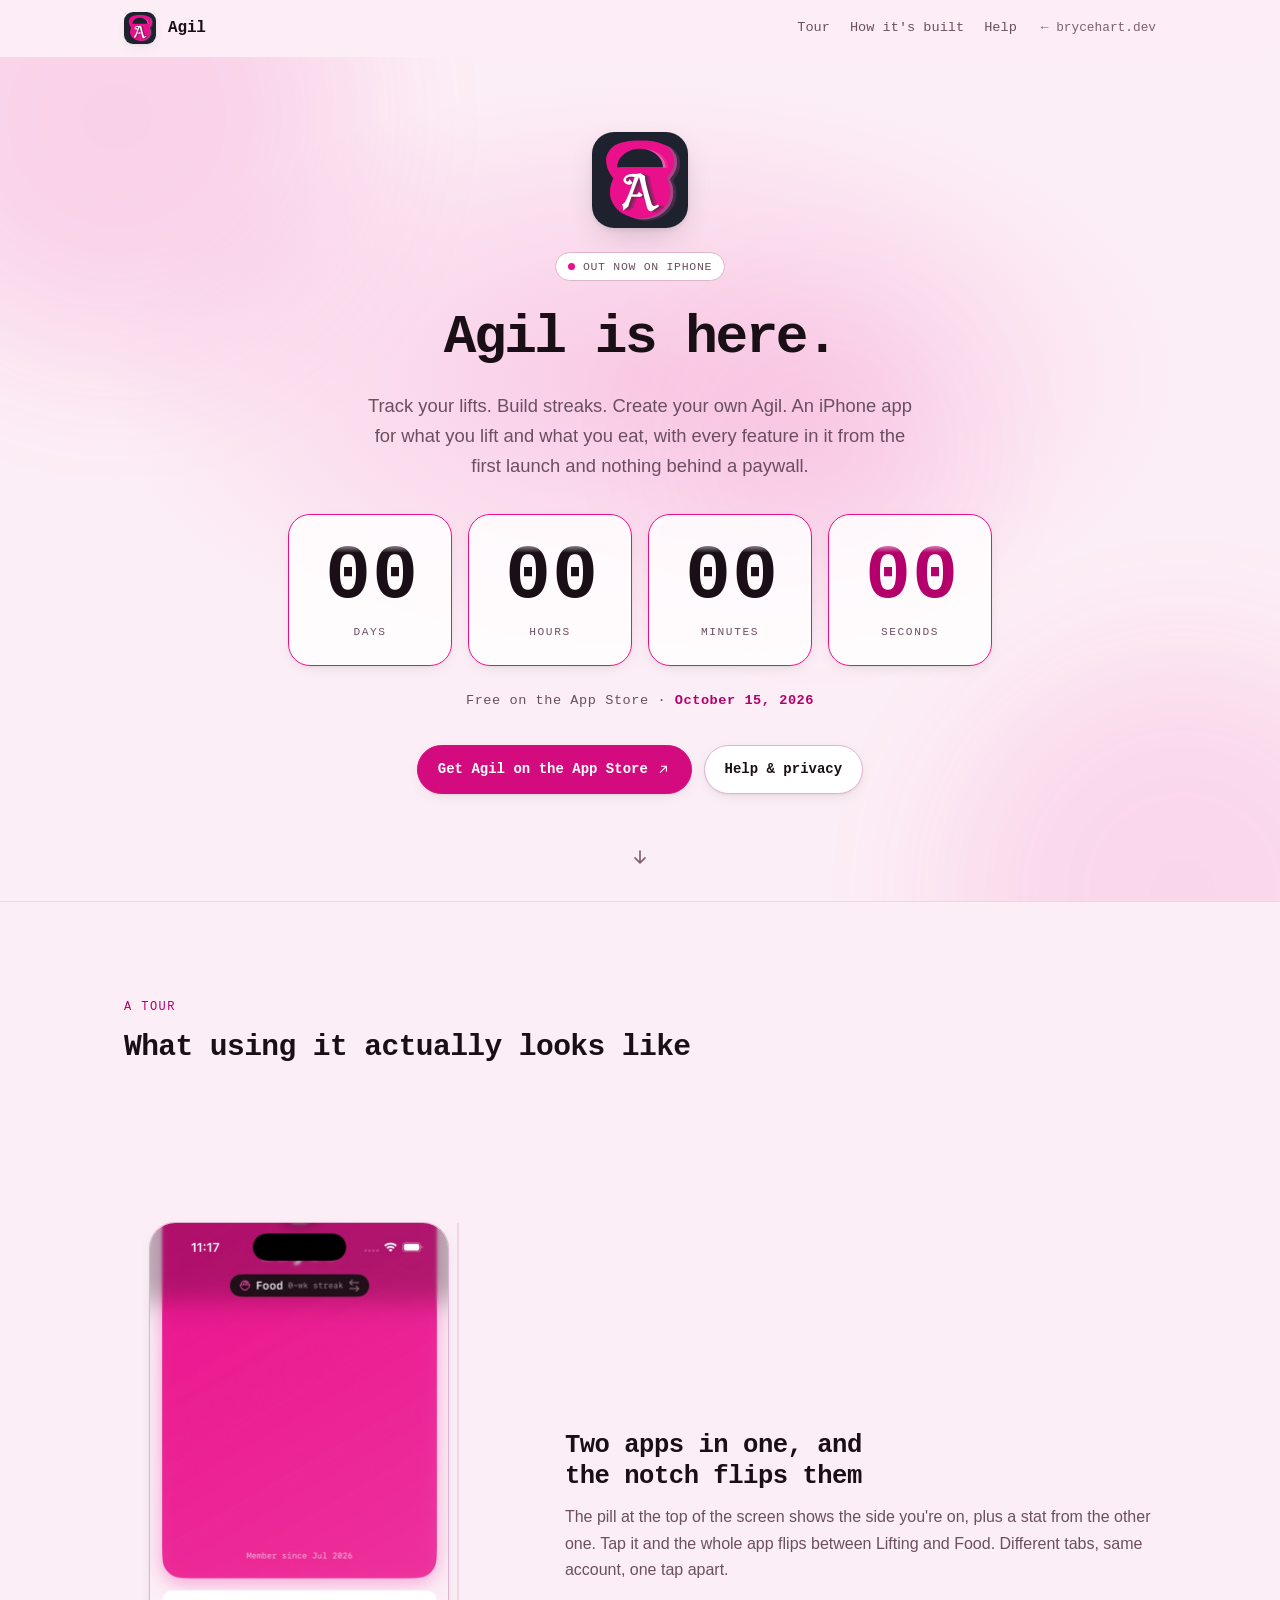
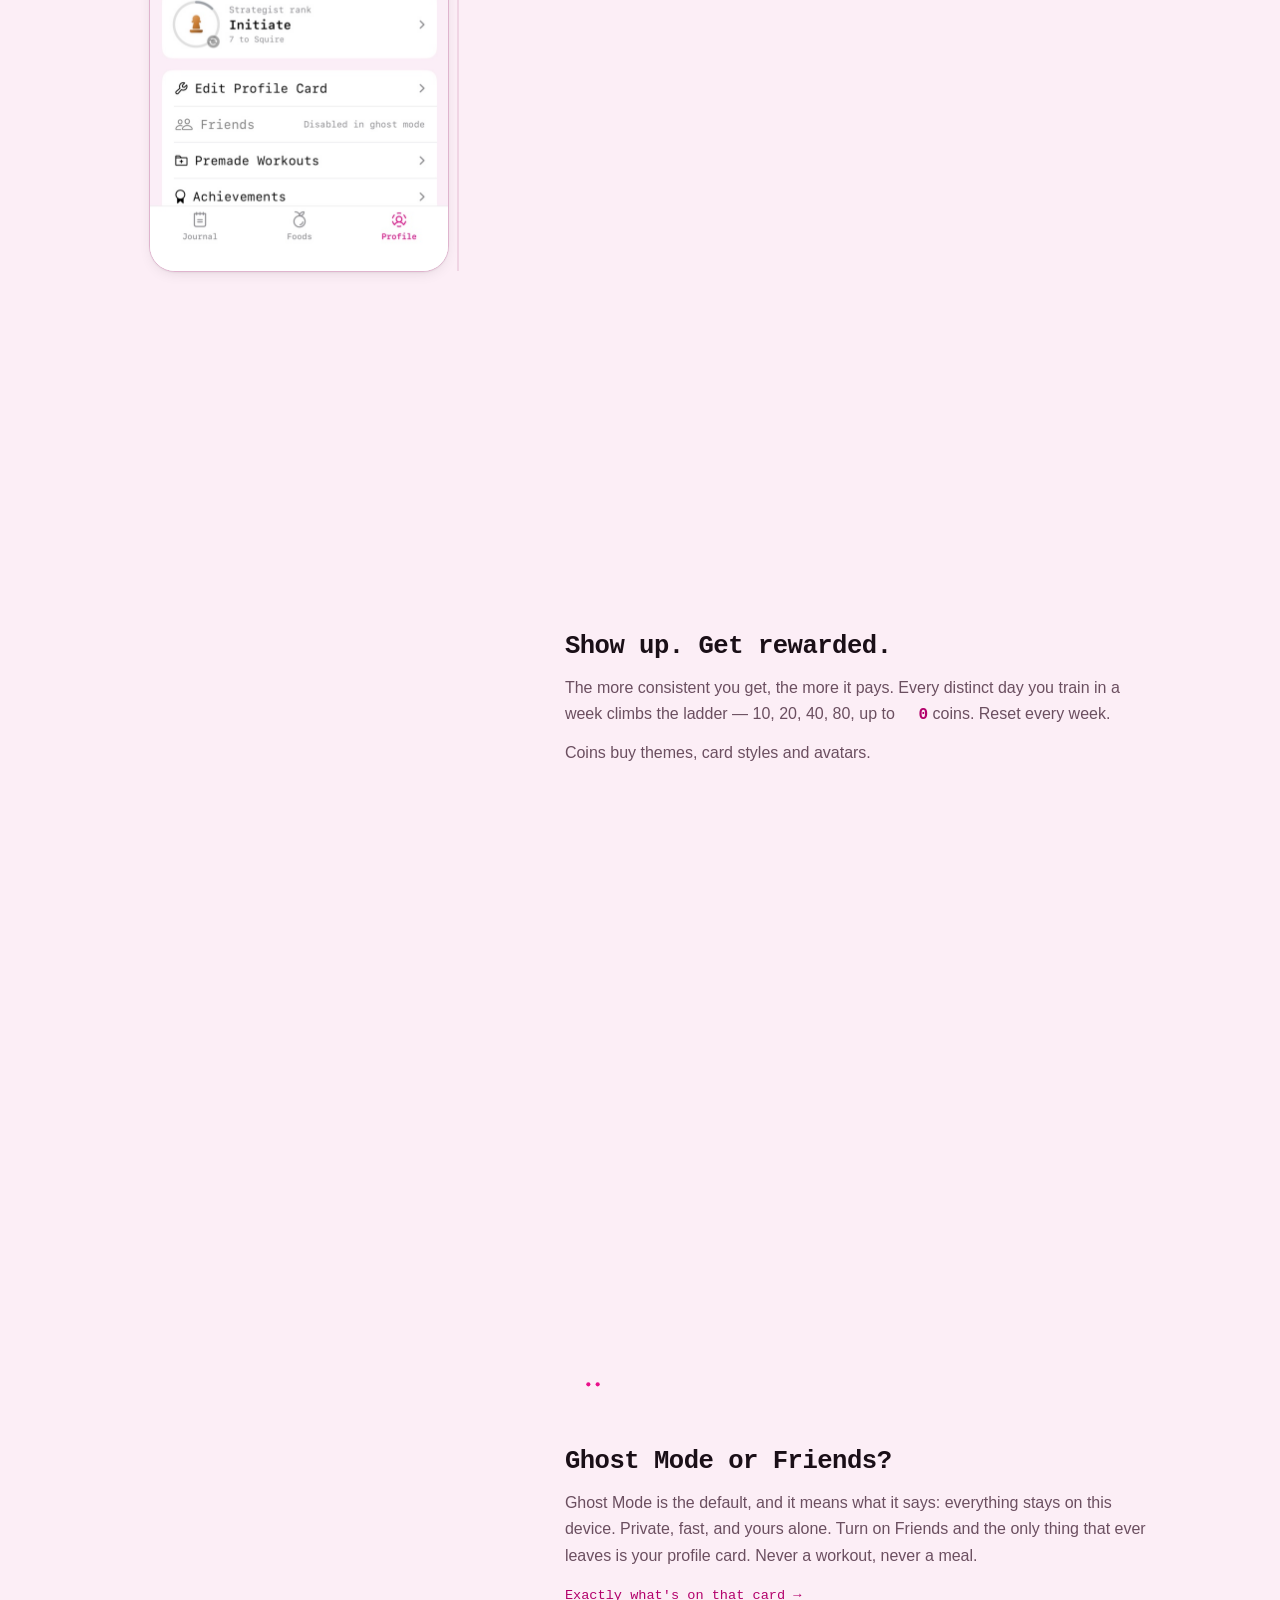
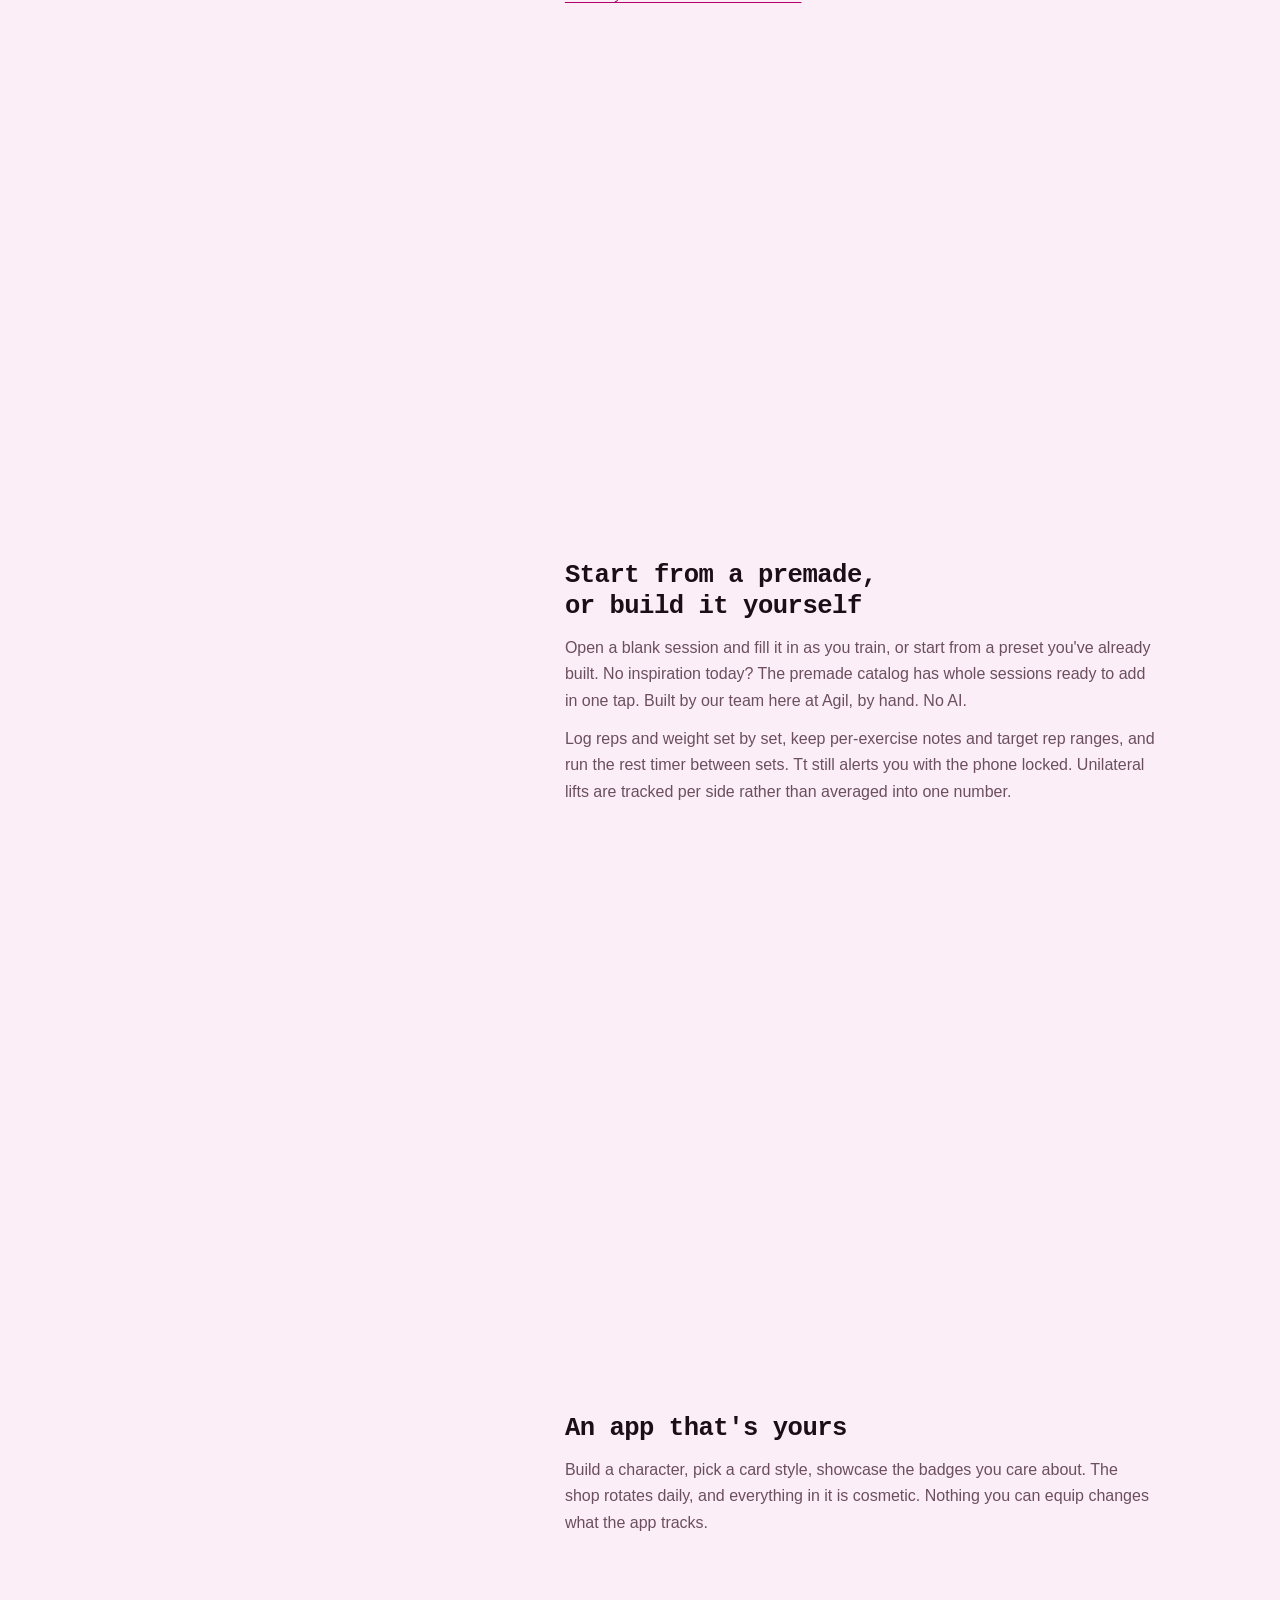
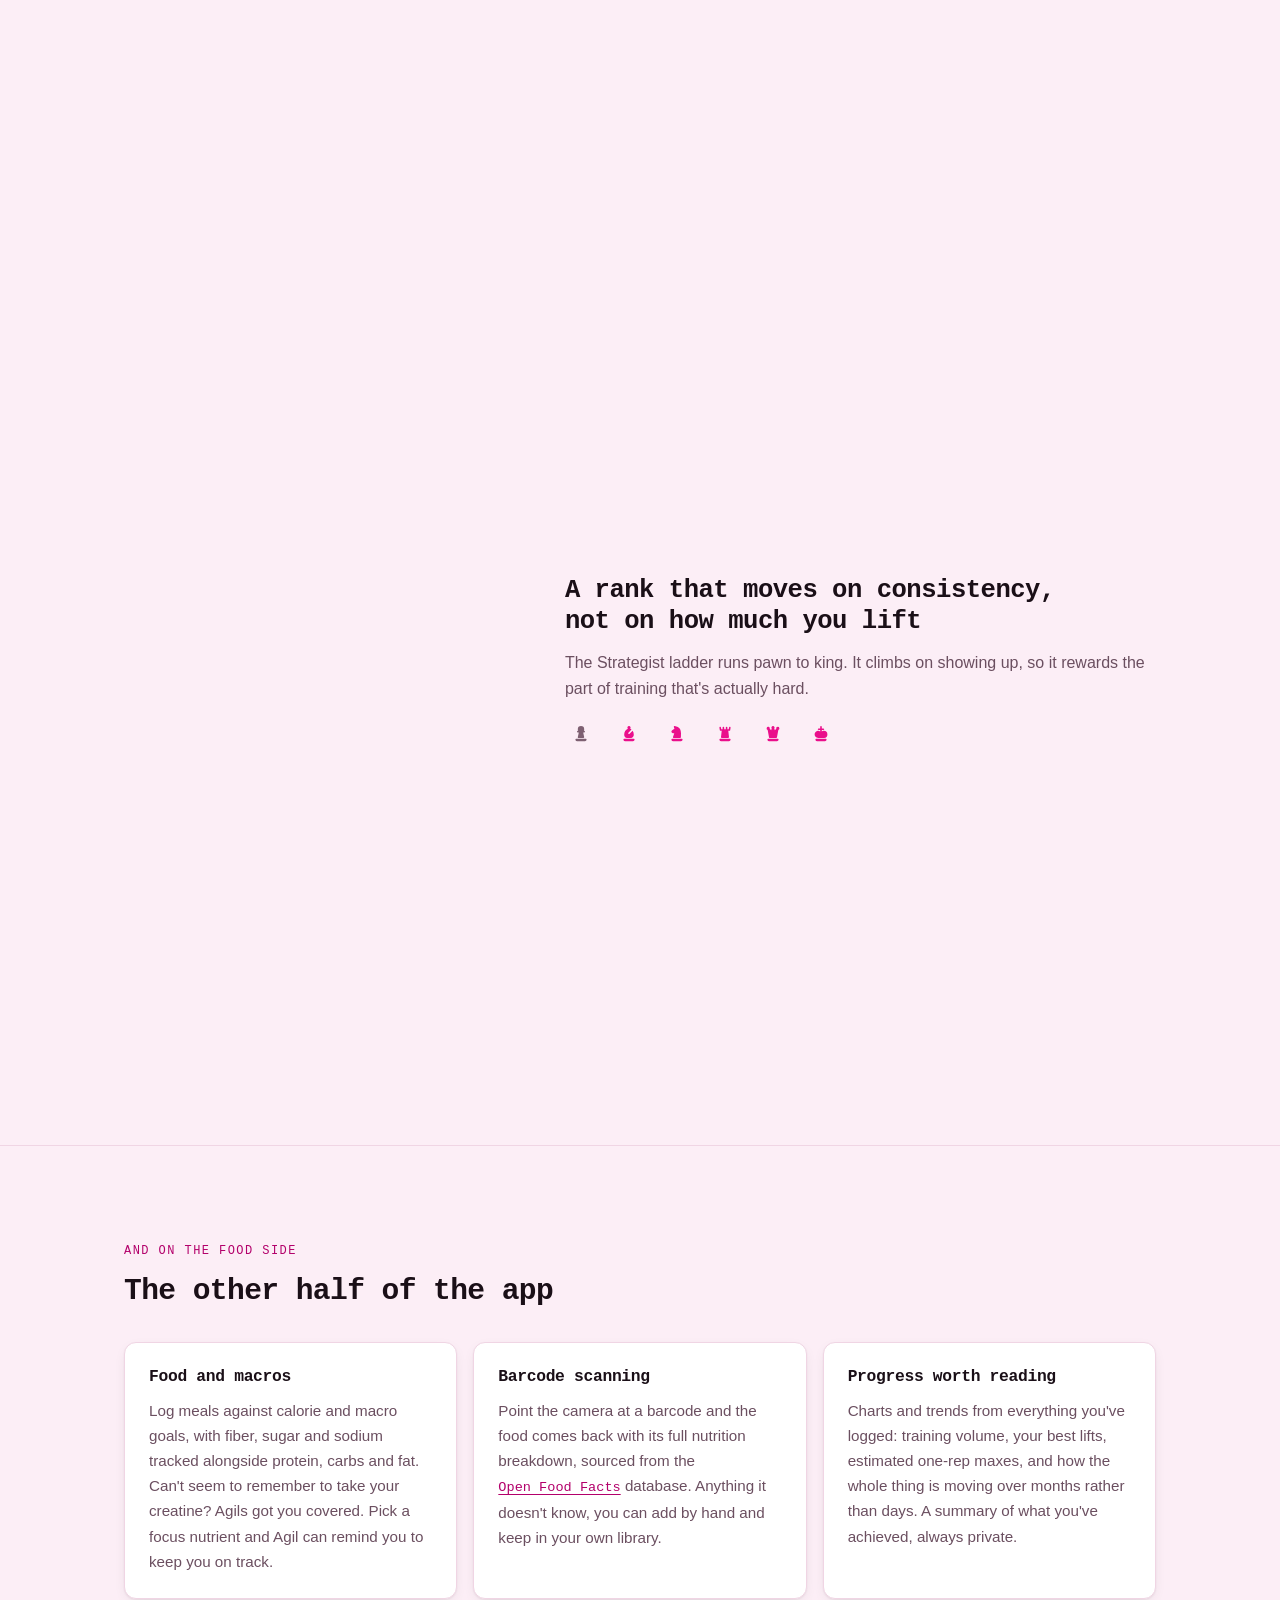
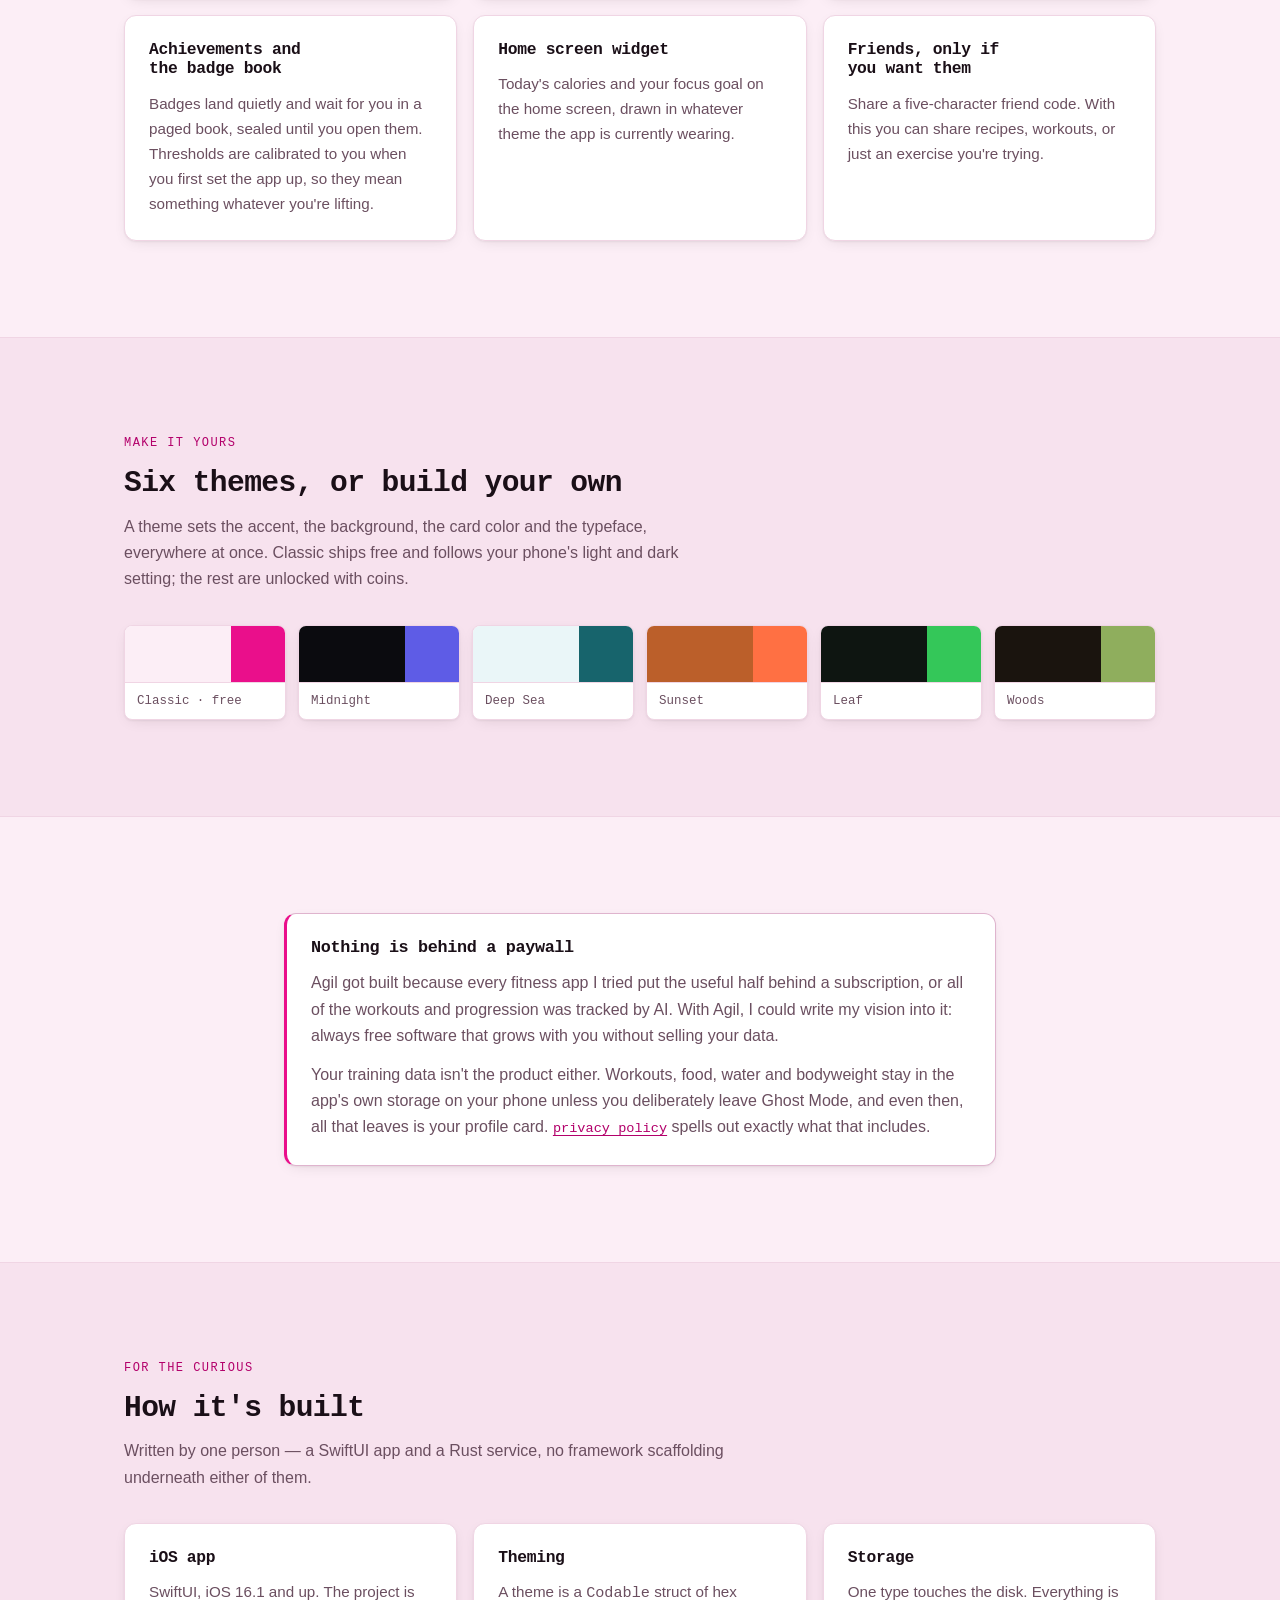
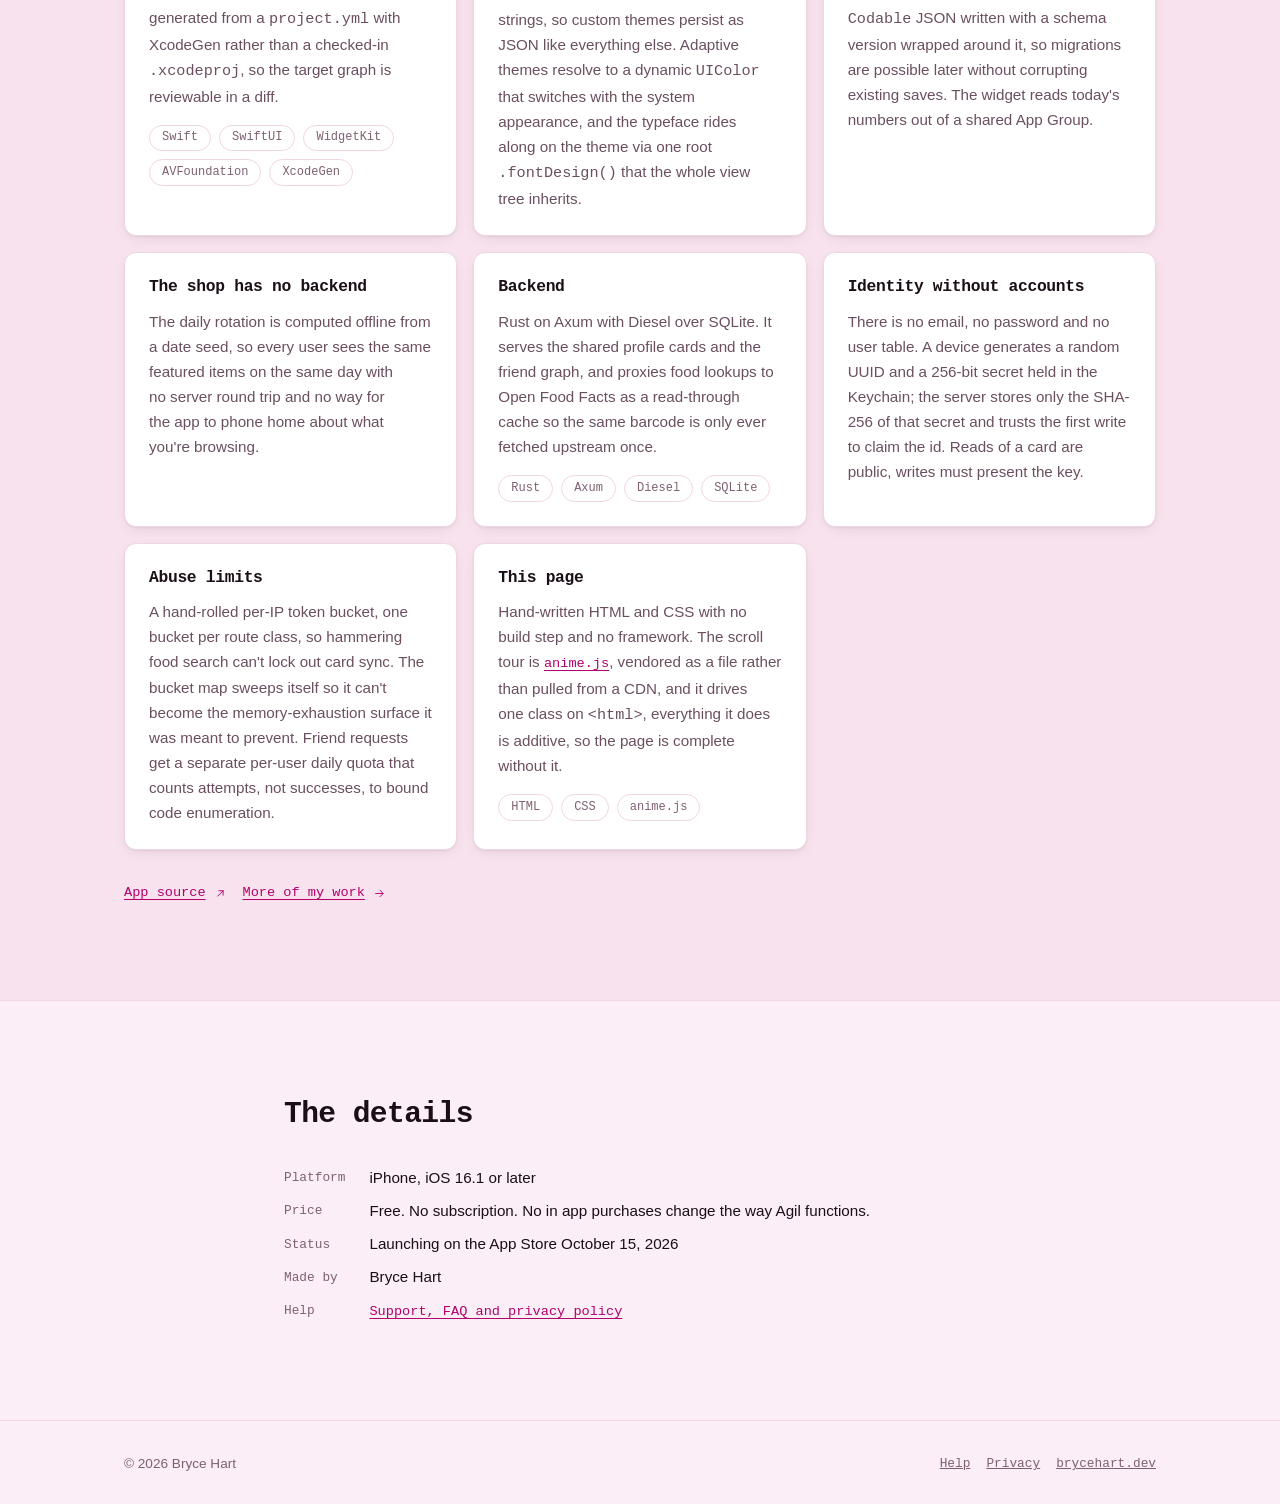
==== agil/index.html @ d1d2a428 "Initial commit: brycehart.dev static site Prepare for launch: real canonical/og URLs, 404 page, robo" ====
<!DOCTYPE html>
<html lang="en">
<head>
<meta charset="utf-8">
<meta name="viewport" content="width=device-width, initial-scale=1">

<title>Agil — a gym and nutrition tracker with nothing behind a paywall</title>
<meta name="description" content="Agil is an iPhone app for tracking lifts and food. Every feature is free, your training data stays on your phone, and there is no subscription.">
<meta name="author" content="Bryce Hart">

<!-- TODO: set the real domain here and in og:url once it's pointed at this site. -->
<link rel="canonical" href="https://brycehart.dev/agil/">

<meta property="og:type" content="website">
<meta property="og:title" content="Agil: a gym and nutrition tracker with no features behind a paywall">
<meta property="og:description" content="Track lifts and food on your iPhone. No subscription. Launching October 15, 2026.">
<meta property="og:url" content="https://brycehart.dev/agil/">
<!-- TODO: add assets/agil/og-image.png (1200x630) and uncomment for link previews. -->
<!-- <meta property="og:image" content="https://brycehart.dev/assets/agil/og-image.png"> -->
<meta name="twitter:card" content="summary_large_image">

<link rel="icon" href="../assets/agil/agil-icon-64.png" type="image/png">
<link rel="stylesheet" href="agil.css">

<!-- Only the first screenshot. It is the LCP element in both the pinned layout
     and the fallback; the other two are lazy and are promoted to eager one beat
     before they're needed. Deliberately NOT preloading the anime bundle — it is
     deferred, and preloading it would make it compete with this image. -->
<link rel="preload" as="image" href="../assets/agil/shots/shot-profile.jpg" fetchpriority="high">

<meta name="theme-color" content="#FCEEF6" media="(prefers-color-scheme: light)">
<meta name="theme-color" content="#130810" media="(prefers-color-scheme: dark)">
</head>

<body>
<a class="skip-link" href="#main">Skip to content</a>

<header class="site-header">
  <nav class="nav" aria-label="Primary">
    <a class="nav__brand" href="./">
      <img class="nav__mark" src="../assets/agil/agil-icon-64.png" alt="" width="32" height="32">
      <span>Agil</span>
    </a>

    <ul class="nav__links">
      <li><a href="#tour">Tour</a></li>
      <li><a href="#built">How it's built</a></li>
      <li><a href="help/">Help</a></li>
    </ul>

    <a class="nav__home" href="../">&larr; brycehart.dev</a>
  </nav>
</header>

<main id="main">

  <!-- ============================================================
       HERO
       ============================================================ -->
  <!-- The launch hero. agil-countdown.js reads data-launch and does everything
       else; with JS off the countdown stays hidden (CSS gates it on
       .js-countdown) and the written date below is what visitors get. -->
  <section class="hero launch" id="top" data-launch="2026-10-15T00:00:00-04:00" aria-labelledby="launch-title">
    <div class="launch__orbs" aria-hidden="true">
      <span class="launch__orb"></span>
      <span class="launch__orb"></span>
      <span class="launch__orb"></span>
    </div>

    <div class="wrap launch__inner">
      <img class="hero__mark launch__mark" data-intro src="../assets/agil/agil-icon-192.png"
           alt="The Agil app icon: a pink kettlebell with a letter A on it."
           width="96" height="96">

      <p class="pill" data-intro>
        <span class="pill__dot" aria-hidden="true"></span>
        <span data-launch-pill data-launched-text="Out now on iPhone">Launching October 15</span>
      </p>

      <h1 class="hero__title launch__title" id="launch-title" data-intro data-launched-text="Agil is here.">
        Agil is almost here.
      </h1>

      <p class="hero__lede launch__lede" data-intro>
        Track your lifts. Build streaks. Create your own Agil. An iPhone app for
        what you lift and what you eat, with every feature in it from the first
        launch and nothing behind a paywall.
      </p>

      <div class="countdown" role="timer" aria-labelledby="launch-date" data-countdown>
        <div class="countdown__unit" data-intro-unit>
          <span class="countdown__num" data-unit="days" aria-hidden="true"></span>
          <span class="countdown__label">Days</span>
        </div>
        <div class="countdown__unit" data-intro-unit>
          <span class="countdown__num" data-unit="hours" aria-hidden="true"></span>
          <span class="countdown__label">Hours</span>
        </div>
        <div class="countdown__unit" data-intro-unit>
          <span class="countdown__num" data-unit="minutes" aria-hidden="true"></span>
          <span class="countdown__label">Minutes</span>
        </div>
        <div class="countdown__unit countdown__unit--seconds" data-intro-unit>
          <span class="countdown__ring" data-ring aria-hidden="true"></span>
          <span class="countdown__num" data-unit="seconds" aria-hidden="true"></span>
          <span class="countdown__label">Seconds</span>
        </div>
        <div class="countdown__burst" data-burst aria-hidden="true"></div>
      </div>

      <!-- Updated at most once a minute, so a screen reader isn't read a number every second. -->
      <p class="visually-hidden" aria-live="polite" data-countdown-summary></p>

      <p class="launch__date" id="launch-date" data-intro>
        Free on the App Store &middot;
        <time datetime="2026-10-15T00:00-04:00">October 15, 2026</time>
      </p>

      <div class="hero__actions launch__actions" data-intro>
        <a class="btn btn--primary" href="#tour" data-prelaunch>
          Get a sneak peek
          <svg viewBox="0 0 24 24" aria-hidden="true" focusable="false"><path d="M5 12h13M13 6l6 6-6 6"/></svg>
        </a>
        <!-- TODO: App Store link. Replace this button with the official
             "Download on the App Store" badge from
             https://developer.apple.com/app-store/marketing/guidelines/
             Use the badge artwork unmodified, keep its clear space, and don't recolor
             or rebuild it — those are Apple's terms for using the mark. -->
        <a class="btn btn--primary" href="#" data-launched hidden>
          Get Agil on the App Store
          <svg viewBox="0 0 24 24" aria-hidden="true" focusable="false"><path d="M7 17 17 7M9 7h8v8"/></svg>
        </a>
        <a class="btn" href="help/">Help &amp; privacy</a>
      </div>
    </div>

    <a class="launch__cue" href="#tour" aria-label="Scroll to the tour">
      <svg viewBox="0 0 24 24" aria-hidden="true" focusable="false"><path d="M12 5v13M6 13l6 6 6-6"/></svg>
    </a>
  </section>


  <!-- ============================================================
       THE TOUR — the scroll-driven stage.

       Structure contract, so this stays easy to extend:
         * every <figure data-shot="N"> is one screen, stacked in one grid cell
         * every <li data-beat="N" data-shot="M"> is one talking point, and M
           says which screen it wants showing
         * the map is many-to-one: several beats may point at the same screen,
           and the swap no-ops when the index doesn't change
       ADDING A SCREEN LATER is three edits and no code: drop the file in
       assets/agil/shots/, add a <figure data-shot="N">, point a beat at it.

       Every word below is in the served HTML. The script injects no text, which
       is what makes the no-JS case a non-event.
       ============================================================ -->
  <section class="stage" id="tour" data-stage aria-labelledby="tour-title">
    <div class="wrap">
      <header class="section__head">
        <p class="eyebrow">A tour</p>
        <h2 class="section__title" id="tour-title">What using it actually looks like</h2>
      </header>

      <div class="stage__grid">

        <!-- The pinned column. Unpinned and laid out as a strip in the fallback. -->
        <div class="stage__phone">
          <div class="stage__frames" data-stage-frames>

            <figure class="shot stage__shot" data-shot="0">
              <img src="../assets/agil/shots/shot-profile.jpg" width="600" height="1304"
                   fetchpriority="high" decoding="async"
                   alt="Agil's Profile tab. A pill at the top reads “Food · 0-wk streak” with a
                        switch arrow. Below it a Strategist rank row shows a bronze chess pawn,
                        “Initiate”, and “7 to Squire”, then rows for Edit Profile Card, Friends
                        (marked disabled in ghost mode), Premade Workouts and Achievements.">
            </figure>

            <figure class="shot stage__shot" data-shot="1">
              <img src="../assets/agil/shots/shot-premade.jpg" width="600" height="1304"
                   loading="lazy" decoding="async"
                   alt="The Premade Workouts sheet: “Need inspiration? Start with one of our teams
                        researched workouts”, then Push Day — six lifts, chest, shoulders and
                        triceps — and Full Body A.">
            </figure>

            <figure class="shot stage__shot" data-shot="2">
              <img src="../assets/agil/shots/shot-card.jpg" width="600" height="1304"
                   loading="lazy" decoding="async"
                   alt="The Edit Profile Card screen with Card and Character tabs. A pink profile
                        card shows the Agil mark, a lifter avatar in a progress ring, the name
                        “Bryce”, the rank “Initiate” and “Member since Jul 2026”, above the hint
                        “Tap any part of your card to edit it.”">
            </figure>

            <!-- SLOT: the next screenshot goes here as data-shot="3", and one beat
                 below gets pointed at it. Nothing else changes.
                 Wanted next, in priority order:
                   3  active workout / set-by-set logging with the rest timer
                   4  the food diary with the macro summary
                   5  the barcode scanner
                   6  the progress dashboard charts
                   7  the theme picker and the home screen widget -->

            <span class="stage__rail" data-stage-rail aria-hidden="true"></span>
          </div>
        </div>

        <!-- The scrolling column. -->
        <ol class="stage__beats">

          <li class="beat" data-beat="0" data-shot="0">
            <h3 class="beat__title" data-beat-line>Two apps in one, and the notch flips them</h3>
            <p class="beat__body" data-beat-line>
              The pill at the top of the screen shows the side you're on, plus a stat
              from the other one. Tap it and the whole app flips between Lifting and
              Food. Different tabs, same account, one tap apart.
            </p>
          </li>

          <li class="beat" data-beat="1" data-shot="0">
            <h3 class="beat__title" data-beat-line>Show up. Get rewarded.</h3>
            <p class="beat__body" data-beat-line>
              The more consistent you get, the more it pays. Every distinct day you
              train in a week climbs the ladder &mdash; 10, 20, 40, 80, up to
              <span class="beat__count" data-count="100">100</span> coins. Reset every week.
            </p>
            <p class="beat__body" data-beat-line>
              Coins buy themes, card styles and avatars.
            </p>
          </li>

          <li class="beat" data-beat="2" data-shot="0">
            <span class="ghost-mark" data-draw aria-hidden="true">
              <svg xmlns="http://www.w3.org/2000/svg" width="24" height="24" viewBox="0 0 24 24" fill="none" stroke="currentColor" stroke-width="2" stroke-linecap="round" stroke-linejoin="round"><path stroke="none" d="M0 0h24v24H0z" fill="none"/><path d="M5 11a7 7 0 0 1 14 0v7a1.78 1.78 0 0 1 -3.1 1.4a1.65 1.65 0 0 0 -2.6 0a1.65 1.65 0 0 1 -2.6 0a1.65 1.65 0 0 0 -2.6 0a1.78 1.78 0 0 1 -3.1 -1.4v-7"/><path d="M10 10h.01"/><path d="M14 10h.01"/></svg>
            </span>
            <h3 class="beat__title" data-beat-line>Ghost Mode or Friends?</h3>
            <p class="beat__body" data-beat-line>
              Ghost Mode is the default, and it means what it says: everything stays on
              this device. Private, fast, and yours alone. Turn on Friends and the only
              thing that ever leaves is your profile card. Never a workout, never
              a meal.
            </p>
            <p class="beat__note" data-beat-line>
              <a class="link" href="help/#privacy">Exactly what's on that card &rarr;</a>
            </p>
          </li>

          <li class="beat" data-beat="3" data-shot="1">
            <h3 class="beat__title" data-beat-line>Start from a premade, or build it yourself</h3>
            <p class="beat__body" data-beat-line>
              Open a blank session and fill it in as you train, or start from a preset
              you've already built. No inspiration today? The premade catalog has whole
              sessions ready to add in one tap. Built by our team here at Agil, by hand. No AI.
            </p>
            <p class="beat__body" data-beat-line>
              Log reps and weight set by set, keep per-exercise notes and target rep
              ranges, and run the rest timer between sets. Tt still alerts you
              with the phone locked. Unilateral lifts are tracked per side rather than
              averaged into one number.
            </p>
          </li>

          <li class="beat" data-beat="4" data-shot="2">
            <h3 class="beat__title" data-beat-line>An app that's yours</h3>
            <p class="beat__body" data-beat-line>
              Build a character, pick a card style, showcase the badges you care about.
              The shop rotates daily, and everything in it is cosmetic. Nothing
              you can equip changes what the app tracks.
            </p>
          </li>

          <li class="beat" data-beat="5" data-shot="0">
            <h3 class="beat__title" data-beat-line>A rank that moves on consistency, not on how much you lift</h3>
            <p class="beat__body" data-beat-line>
              The Strategist ladder runs pawn to king. It climbs on showing up, so it
              rewards the part of training that's actually hard.
            </p>
            <ul class="ladder" data-ladder aria-label="The Strategist rank ladder, from pawn to king">
              <li style="--piece: url('../assets/agil/icons/chess_pawn_0.svg')"></li>
              <li style="--piece: url('../assets/agil/icons/chess_bishop_1.svg')"></li>
              <li style="--piece: url('../assets/agil/icons/chess_knight_2.svg')"></li>
              <li style="--piece: url('../assets/agil/icons/chess_rook_3.svg')"></li>
              <li style="--piece: url('../assets/agil/icons/chess_queen_4.svg')"></li>
              <li style="--piece: url('../assets/agil/icons/chess_king_5.svg')"></li>
            </ul>
          </li>

          <!-- SLOT beat 6 — needs shot 3 (active workout). Copy is ready:
               "Log it set by set" / "Reps and weight per set, per-exercise notes and
               target rep ranges, and a rest timer that still alerts you with the phone
               locked. Finishing a workout earns coins and drives your badges."
               SLOT beat 7 — needs shot 4 (food diary): macros plus fiber, sugar and
               sodium; pick a focus nutrient; log water.
               SLOT beat 8 — needs shot 5 (barcode scanner): Open Food Facts lookup,
               add-by-hand fallback.
               SLOT beat 9 — needs shot 6 (progress): "Charts and trends from everything
               you've logged: volume, best lifts, and how your training is moving." -->

        </ol>

      </div>
    </div>
  </section>


  <!-- ============================================================
       THE REST — food, barcode, widget. These read well as cards and
       don't need a screen each.
       ============================================================ -->
  <section class="section">
    <div class="wrap">
      <header class="section__head">
        <p class="eyebrow">And on the food side</p>
        <h2 class="section__title">The other half of the app</h2>
      </header>

      <div class="grid">

        <article class="card">
          <h3 class="card__title">Food and macros</h3>
          <p class="card__body">
            Log meals against calorie and macro goals, with fiber, sugar and sodium
            tracked alongside protein, carbs and fat. Can't seem to remember to take your creatine?
            Agils got you covered. Pick a focus nutrient and Agil can remind you to keep you on track.
          </p>
        </article>

        <article class="card">
          <h3 class="card__title">Barcode scanning</h3>
          <p class="card__body">
            Point the camera at a barcode and the food comes back with its full
            nutrition breakdown, sourced from the
            <a class="link" href="https://world.openfoodfacts.org/">Open Food Facts</a>
            database. Anything it doesn't know, you can add by hand and keep in your
            own library.
          </p>
        </article>

        <article class="card">
          <h3 class="card__title">Progress worth reading</h3>
          <p class="card__body">
            Charts and trends from everything you've logged: training volume, your
            best lifts, estimated one-rep maxes, and how the whole thing is moving
            over months rather than days. A summary of what you've achieved, always 
            private.
          </p>
        </article>

        <article class="card">
          <h3 class="card__title">Achievements and the badge book</h3>
          <p class="card__body">
            Badges land quietly and wait for you in a paged book, sealed until you
            open them. Thresholds are calibrated to you when you first set the app
            up, so they mean something whatever you're lifting.
          </p>
        </article>

        <article class="card">
          <h3 class="card__title">Home screen widget</h3>
          <p class="card__body">
            Today's calories and your focus goal on the home screen, drawn in
            whatever theme the app is currently wearing.
          </p>
        </article>

        <article class="card">
          <h3 class="card__title">Friends, only if you want them</h3>
          <p class="card__body">
            Share a five-character friend code. With this you can share recipes,
            workouts, or just an exercise you're trying.
          </p>
        </article>

      </div>
    </div>
  </section>


  <!-- ============================================================
       THEMES
       ============================================================ -->
  <section class="section section--alt">
    <div class="wrap">
      <header class="section__head">
        <p class="eyebrow">Make it yours</p>
        <h2 class="section__title">Six themes, or build your own</h2>
        <p class="section__sub">
          A theme sets the accent, the background, the card color and the typeface,
          everywhere at once. Classic ships free and follows your phone's light and
          dark setting; the rest are unlocked with coins.
        </p>
      </header>

      <ul class="swatches">
        <li class="swatch">
          <div class="swatch__chip" aria-hidden="true">
            <span style="background:#FCEEF6"></span><span style="background:#EA0F8B"></span>
          </div>
          <p class="swatch__name">Classic &middot; free</p>
        </li>
        <li class="swatch">
          <div class="swatch__chip" aria-hidden="true">
            <span style="background:#0B0B0F"></span><span style="background:#5E5CE6"></span>
          </div>
          <p class="swatch__name">Midnight</p>
        </li>
        <li class="swatch">
          <div class="swatch__chip" aria-hidden="true">
            <span style="background:#EAF6F8"></span><span style="background:#17646C"></span>
          </div>
          <p class="swatch__name">Deep Sea</p>
        </li>
        <li class="swatch">
          <div class="swatch__chip" aria-hidden="true">
            <span style="background:#BB5F2A"></span><span style="background:#FF7043"></span>
          </div>
          <p class="swatch__name">Sunset</p>
        </li>
        <li class="swatch">
          <div class="swatch__chip" aria-hidden="true">
            <span style="background:#0E1511"></span><span style="background:#34C759"></span>
          </div>
          <p class="swatch__name">Leaf</p>
        </li>
        <li class="swatch">
          <div class="swatch__chip" aria-hidden="true">
            <span style="background:#1A140E"></span><span style="background:#8FAE5D"></span>
          </div>
          <p class="swatch__name">Woods</p>
        </li>
      </ul>
    </div>
  </section>


  <!-- ============================================================
       THE PITCH
       ============================================================ -->
  <section class="section">
    <div class="wrap wrap--narrow">
      <div class="callout">
        <h2 class="callout__title">Nothing is behind a paywall</h2>
        <p>
          Agil got built because every fitness app I tried put the useful half behind
          a subscription, or all of the workouts and progression was tracked by AI. 
          With Agil, I could write my vision into it: always free software that grows 
          with you without selling your data.
        </p>
        <p>
          Your training data isn't the product either. Workouts, food, water and
          bodyweight stay in the app's own storage on your phone unless you
          deliberately leave Ghost Mode, and even then, all that leaves is your
          profile card. 
          <a class="link" href="help/#privacy">privacy policy</a> spells out exactly
          what that includes.
        </p>
      </div>
    </div>
  </section>


  <!-- ============================================================
       HOW IT'S BUILT — the recruiter half.
       ============================================================ -->
  <section class="section section--alt" id="built">
    <div class="wrap">
      <header class="section__head">
        <p class="eyebrow">For the curious</p>
        <h2 class="section__title">How it's built</h2>
        <p class="section__sub">
          Written by one person &mdash; a SwiftUI app and a Rust service, no framework
          scaffolding underneath either of them.
        </p>
      </header>

      <div class="grid">

        <article class="card">
          <h3 class="card__title">iOS app</h3>
          <p class="card__body">
            SwiftUI, iOS 16.1 and up. The project is generated from a
            <code>project.yml</code> with XcodeGen rather than a checked-in
            <code>.xcodeproj</code>, so the target graph is reviewable in a diff.
          </p>
          <ul class="tags">
            <li>Swift</li>
            <li>SwiftUI</li>
            <li>WidgetKit</li>
            <li>AVFoundation</li>
            <li>XcodeGen</li>
          </ul>
        </article>

        <article class="card">
          <h3 class="card__title">Theming</h3>
          <p class="card__body">
            A theme is a <code>Codable</code> struct of hex strings, so custom themes
            persist as JSON like everything else. Adaptive themes resolve to a dynamic
            <code>UIColor</code> that switches with the system appearance, and the
            typeface rides along on the theme via one root
            <code>.fontDesign()</code> that the whole view tree inherits.
          </p>
        </article>

        <article class="card">
          <h3 class="card__title">Storage</h3>
          <p class="card__body">
            One type touches the disk. Everything is <code>Codable</code> JSON written
            with a schema version wrapped around it, so migrations are possible later
            without corrupting existing saves. The widget reads today's numbers out of
            a shared App Group.
          </p>
        </article>

        <article class="card">
          <h3 class="card__title">The shop has no backend</h3>
          <p class="card__body">
            The daily rotation is computed offline from a date seed, so every user
            sees the same featured items on the same day with no server round trip
            and no way for the app to phone home about what you're browsing.
          </p>
        </article>

        <article class="card">
          <h3 class="card__title">Backend</h3>
          <p class="card__body">
            Rust on Axum with Diesel over SQLite. It serves the shared profile cards
            and the friend graph, and proxies food lookups to Open Food Facts as a
            read-through cache so the same barcode is only ever fetched upstream once.
          </p>
          <ul class="tags">
            <li>Rust</li>
            <li>Axum</li>
            <li>Diesel</li>
            <li>SQLite</li>
          </ul>
        </article>

        <article class="card">
          <h3 class="card__title">Identity without accounts</h3>
          <p class="card__body">
            There is no email, no password and no user table. A device generates a
            random UUID and a 256-bit secret held in the Keychain; the server stores
            only the SHA-256 of that secret and trusts the first write to claim the id.
            Reads of a card are public, writes must present the key.
          </p>
        </article>

        <article class="card">
          <h3 class="card__title">Abuse limits</h3>
          <p class="card__body">
            A hand-rolled per-IP token bucket, one bucket per route class, so hammering
            food search can't lock out card sync. The bucket map sweeps itself so it
            can't become the memory-exhaustion surface it was meant to prevent. Friend
            requests get a separate per-user daily quota that counts attempts, not
            successes, to bound code enumeration.
          </p>
        </article>

        <article class="card">
          <h3 class="card__title">This page</h3>
          <p class="card__body">
            Hand-written HTML and CSS with no build step and no framework. The scroll
            tour is <a class="link" href="https://animejs.com/">anime.js</a>, vendored
            as a file rather than pulled from a CDN, and it drives one class on
            <code>&lt;html&gt;</code>, everything it does is additive, so the
            page is complete without it.
          </p>
          <ul class="tags">
            <li>HTML</li>
            <li>CSS</li>
            <li>anime.js</li>
          </ul>
        </article>

      </div>

      <div class="card__links" style="margin-top: 2rem;">
        <a class="link" href="https://github.com/Bryce-Hart1/Agil_app">
          App source
          <svg viewBox="0 0 24 24" aria-hidden="true" focusable="false"><path d="M7 17 17 7M9 7h8v8"/></svg>
        </a>
        <a class="link" href="../#projects">
          More of my work
          <svg viewBox="0 0 24 24" aria-hidden="true" focusable="false"><path d="M5 12h13M13 6l6 6-6 6"/></svg>
        </a>
      </div>
    </div>
  </section>


  <!-- ============================================================
       FACTS
       ============================================================ -->
  <section class="section">
    <div class="wrap wrap--narrow">
      <header class="section__head">
        <h2 class="section__title">The details</h2>
      </header>

      <dl class="facts">
        <dt>Platform</dt>
        <dd>iPhone, iOS 16.1 or later</dd>

        <dt>Price</dt>
        <dd>Free. No subscription. No in app purchases change the way Agil functions.</dd>

        <dt>Status</dt>
        <!-- TODO: update when it ships, and put the real version here. -->
        <dd>Launching on the App Store October 15, 2026</dd>

        <dt>Made by</dt>
        <dd>Bryce Hart</dd>

        <dt>Help</dt>
        <dd><a class="link" href="help/">Support, FAQ and privacy policy</a></dd>
      </dl>
    </div>
  </section>

</main>

<footer class="site-footer">
  <div class="wrap">
    <p>&copy; <span data-year>2026</span> Bryce Hart</p>
    <ul class="site-footer__links">
      <li><a href="help/">Help</a></li>
      <li><a href="help/#privacy">Privacy</a></li>
      <li><a href="../">brycehart.dev</a></li>
    </ul>
  </div>
</footer>

<!-- Order matters and is preserved by `defer`. agil.js has no dependencies, so a
     blocked or failed anime request can never break the header or footer. -->
<script src="agil.js" defer></script>
<script src="vendor/anime.umd.min.js" defer></script>
<script src="agil-scroll.js" defer></script>
<script src="agil-countdown.js" defer></script>
</body>
</html>
---- agil/agil.css ----
/* ==========================================================================
   Agil — product, privacy and support pages
   Plain CSS, no build step. Self-contained: these pages do NOT load the
   personal site's styles.css, because they wear Agil's identity, not
   brycehart.dev's.

   Palette is Agil's built-in "Classic" theme, lifted verbatim from
   GymApp/Theme/AppTheme.swift:
       light   accent #EA0F8B   bg #FCEEF6   surface #FFFFFF
       dark    accent #FF4FB0   bg #130810   surface #211019
   Classic is an *adaptive* theme in the app (it follows the system light/dark
   setting), so these pages do the same via prefers-color-scheme.

   Two colors are added that the app doesn't need. The app draws its pink on
   large controls; a web page puts it under inline body links and small button
   labels, where #EA0F8B lands at 4.2:1 on white — under the 4.5:1 floor. So:
     --accent      the brand pink. Marks, rules, large type, decoration.
     --accent-ink  a deeper pink for body-copy links      (6.7:1 on white)
     --accent-btn  a deeper pink for solid button fills   (5.1:1 vs white)
   In dark mode the pink is already light enough to carry text, so all three
   collapse back to one value.

   Type: the whole app runs on the system font's *monospaced* design
   (AppFontDesign.monospaced is every built-in theme's default). Mono is the
   brand here, so it carries the chrome — headings, nav, labels, buttons,
   pills. Running prose stays in the system sans, because the privacy page is
   1,500 words and mono at that length is a wall. The seam is deliberate.

   Layout of this file:
     1. Tokens
     2. Reset & base
     3. Layout primitives
     4. Header / nav
     5. Hero
     6. Sections & cards
     7. Prose (privacy / support long-form)
     8. Buttons, pills, tags
     9. Footer
    10. Motion & print
   ========================================================================== */


/* 1. Tokens ---------------------------------------------------------------- */

:root {
  color-scheme: light dark;

  --bg:            #FCEEF6;  /* Classic light background */
  --bg-alt:        #F7E2EE;  /* one step down, for banded sections */
  --surface:       #FFFFFF;  /* Classic light surface (cards) */
  --border:        #F0D5E4;
  --border-strong: #DFB4CE;

  --text:          #1A0F17;  /* near-black plum, not grey */
  --text-muted:    #6B4F60;
  --text-faint:    #7E6072;  /* as light as it goes and still clears 4.5:1 on --bg-alt */

  --accent:        #EA0F8B;  /* the logo pink */
  --accent-ink:    #B3006B;  /* links in body copy */
  --accent-btn:    #D40B7E;  /* solid fills carrying white text */
  --on-accent:     #FFFFFF;

  --shadow:      0 1px 2px rgb(26 15 23 / 0.05), 0 4px 16px -6px rgb(26 15 23 / 0.14);
  --shadow-lift: 0 2px 4px rgb(26 15 23 / 0.07), 0 12px 32px -10px rgb(26 15 23 / 0.22);

  --font-sans: ui-sans-serif, -apple-system, BlinkMacSystemFont, "Segoe UI",
               Inter, Roboto, "Helvetica Neue", Arial, sans-serif;
  --font-mono: ui-monospace, SFMono-Regular, "SF Mono", Menlo, Consolas,
               "Liberation Mono", monospace;

  --sp-1: 0.25rem;
  --sp-2: 0.5rem;
  --sp-3: 0.75rem;
  --sp-4: 1rem;
  --sp-6: 1.5rem;
  --sp-8: 2rem;
  --sp-12: 3rem;
  --sp-16: 4rem;
  --sp-24: 6rem;

  --radius: 12px;
  --radius-sm: 8px;
  --radius-lg: 22px;   /* iOS app-icon corner, for the mark */

  --measure: 68ch;
  --page: 1080px;
}

@media (prefers-color-scheme: dark) {
  :root {
    --bg:            #130810;  /* Classic dark background */
    --bg-alt:        #1A0C16;
    --surface:       #211019;  /* Classic dark surface */
    --border:        #35202C;
    --border-strong: #4E2E3F;

    --text:          #F9EDF4;
    --text-muted:    #CFAEC0;
    --text-faint:    #B893A8;

    --accent:        #FF4FB0;  /* Classic dark accent */
    --accent-ink:    #FF4FB0;
    --accent-btn:    #FF4FB0;
    --on-accent:     #130810;  /* dark ink on the bright pink */

    --shadow:      0 1px 2px rgb(0 0 0 / 0.5), 0 4px 16px -6px rgb(0 0 0 / 0.6);
    --shadow-lift: 0 2px 4px rgb(0 0 0 / 0.5), 0 12px 32px -10px rgb(0 0 0 / 0.7);
  }
}


/* 2. Reset & base ---------------------------------------------------------- */

*, *::before, *::after { box-sizing: border-box; }
[hidden] { display: none !important; }   /* .btn's inline-flex would otherwise beat it */
* { margin: 0; }

html {
  scroll-behavior: smooth;
  scroll-padding-top: 5rem;
  -webkit-text-size-adjust: 100%;
}

body {
  background: var(--bg);
  color: var(--text);
  font-family: var(--font-sans);
  font-size: 1rem;
  line-height: 1.65;
  -webkit-font-smoothing: antialiased;
  text-rendering: optimizeLegibility;
}

h1, h2, h3, h4 {
  font-family: var(--font-mono);
  line-height: 1.2;
  letter-spacing: -0.02em;
  font-weight: 600;
  text-wrap: balance;
}

p { text-wrap: pretty; }
a { color: inherit; }
img { max-width: 100%; height: auto; display: block; }

svg {
  fill: none;
  stroke: currentColor;
  stroke-width: 1.75;
  stroke-linecap: round;
  stroke-linejoin: round;
}

:focus-visible {
  outline: 2px solid var(--accent);
  outline-offset: 3px;
  border-radius: var(--radius-sm);
}

.skip-link {
  position: absolute;
  left: var(--sp-4);
  top: -100%;
  z-index: 100;
  padding: var(--sp-3) var(--sp-4);
  background: var(--surface);
  border: 1px solid var(--border-strong);
  border-radius: var(--radius-sm);
  font-family: var(--font-mono);
  font-size: 0.875rem;
  text-decoration: none;
}
.skip-link:focus { top: var(--sp-4); }

.visually-hidden {
  position: absolute;
  width: 1px; height: 1px;
  padding: 0; margin: -1px;
  overflow: hidden;
  clip-path: inset(50%);
  white-space: nowrap;
}


/* 3. Layout primitives ----------------------------------------------------- */

.wrap {
  width: 100%;
  max-width: var(--page);
  margin-inline: auto;
  padding-inline: var(--sp-6);
}
.wrap--narrow { max-width: 760px; }

.section {
  padding-block: var(--sp-24);
  border-top: 1px solid var(--border);
}
.section--alt { background: var(--bg-alt); }
.section--tight { padding-block: var(--sp-16); }

.section__head { margin-bottom: var(--sp-8); }

.section__title {
  font-size: clamp(1.35rem, 1.1rem + 1.1vw, 1.85rem);
}

.section__sub {
  margin-top: var(--sp-3);
  color: var(--text-muted);
  max-width: var(--measure);
}

.eyebrow {
  font-family: var(--font-mono);
  font-size: 0.75rem;
  letter-spacing: 0.12em;
  text-transform: uppercase;
  color: var(--accent-ink);
  margin-bottom: var(--sp-3);
}


/* 4. Header / nav ---------------------------------------------------------- */

.site-header {
  position: sticky;
  top: 0;
  z-index: 50;
  background: color-mix(in srgb, var(--bg) 84%, transparent);
  backdrop-filter: saturate(1.4) blur(10px);
  border-bottom: 1px solid transparent;
  transition: border-color 0.2s ease;
}
.site-header[data-scrolled] { border-bottom-color: var(--border); }

.nav {
  max-width: var(--page);
  margin-inline: auto;
  padding: var(--sp-3) var(--sp-6);
  display: flex;
  align-items: center;
  gap: var(--sp-6);
  flex-wrap: wrap;
}

.nav__brand {
  display: inline-flex;
  align-items: center;
  gap: var(--sp-3);
  text-decoration: none;
  margin-right: auto;
  font-family: var(--font-mono);
  font-weight: 600;
  letter-spacing: -0.01em;
}

/* The logo ships with its own near-black plate, so it needs no background of
   its own — just the iOS icon radius so it reads as an app icon. */
.nav__mark {
  width: 2rem;
  height: 2rem;
  border-radius: 9px;
  box-shadow: var(--shadow);
}

.nav__links {
  display: flex;
  gap: var(--sp-5, 1.25rem);
  list-style: none;
  padding: 0;
  font-family: var(--font-mono);
  font-size: 0.85rem;
  flex-wrap: wrap;
}
.nav__links a {
  text-decoration: none;
  color: var(--text-muted);
  padding-block: var(--sp-1);
  border-bottom: 1px solid transparent;
}
.nav__links a:hover { color: var(--text); border-bottom-color: var(--accent); }
.nav__links a[aria-current="page"] { color: var(--text); border-bottom-color: var(--accent); }

.nav__home {
  font-family: var(--font-mono);
  font-size: 0.8rem;
  color: var(--text-faint);
  text-decoration: none;
}
.nav__home:hover { color: var(--accent-ink); }


/* 5. Hero ------------------------------------------------------------------ */

.hero { padding-block: var(--sp-24) var(--sp-16); }

.hero__mark {
  width: 96px;
  height: 96px;
  border-radius: var(--radius-lg);
  box-shadow: var(--shadow-lift);
  margin-bottom: var(--sp-6);
}

.hero__title {
  font-size: clamp(2.1rem, 1.5rem + 3vw, 3.4rem);
  letter-spacing: -0.045em;
}

.hero__lede {
  margin-top: var(--sp-5, 1.25rem);
  max-width: 54ch;
  font-size: clamp(1.02rem, 0.98rem + 0.3vw, 1.15rem);
  color: var(--text-muted);
}

.hero__actions {
  display: flex;
  flex-wrap: wrap;
  align-items: center;
  gap: var(--sp-3);
  margin-top: var(--sp-8);
}

/* Launch hero — the countdown. Full-viewport, centred, with a pink glow behind
   it. The countdown itself is opt-in behind `.js-countdown` on <html>, which
   agil-countdown.js adds; without it the written launch date is the fallback. */
.launch {
  position: relative;
  isolation: isolate;
  overflow: hidden;
  display: grid;
  align-items: center;
  min-height: calc(100svh - 3.5rem);
  padding-block: var(--sp-16) var(--sp-24);
  text-align: center;
  background:
    radial-gradient(60% 50% at 50% 38%, color-mix(in srgb, var(--accent) 16%, transparent), transparent 70%),
    var(--bg);
}

.launch__inner { display: flex; flex-direction: column; align-items: center; }
.launch__mark { margin-inline: auto; }
.launch__title { margin-top: var(--sp-6); text-wrap: balance; }
.launch__lede { margin-inline: auto; text-wrap: pretty; }
.launch__actions { justify-content: center; }

.launch__date {
  margin-top: var(--sp-6);
  font-family: var(--font-mono);
  font-size: 0.85rem;
  letter-spacing: 0.04em;
  color: var(--text-muted);
}
.launch__date time { color: var(--accent-ink); font-weight: 700; white-space: nowrap; }

/* Decorative drifting blobs. anime moves them; CSS only places them. */
.launch__orbs { position: absolute; inset: 0; z-index: -1; pointer-events: none; }
.launch__orb {
  position: absolute;
  width: 34vmax; height: 34vmax;
  border-radius: 50%;
  background: var(--accent);
  opacity: 0.12;
  filter: blur(70px);
}
.launch__orb:nth-child(1) { top: -12vmax; left: -10vmax; }
.launch__orb:nth-child(2) { bottom: -16vmax; right: -8vmax; opacity: 0.1; }
.launch__orb:nth-child(3) { top: 30%; left: 55%; width: 20vmax; height: 20vmax; opacity: 0.08; }

.launch__cue {
  position: absolute;
  bottom: var(--sp-6);
  left: 50%;
  translate: -50% 0;
  display: grid;
  place-items: center;
  width: 2.5rem; height: 2.5rem;
  border-radius: 50%;
  color: var(--text-faint);
  animation: cue-bob 2.2s ease-in-out infinite;
}
.launch__cue:hover { color: var(--accent-ink); }
.launch__cue svg {
  width: 1.25rem; height: 1.25rem;
  fill: none; stroke: currentColor; stroke-width: 2;
  stroke-linecap: round; stroke-linejoin: round;
}
@keyframes cue-bob { 50% { transform: translateY(6px); } }

.countdown { display: none; }

.js-countdown .countdown {
  position: relative;
  display: grid;
  grid-template-columns: repeat(4, minmax(0, 1fr));
  gap: clamp(0.5rem, 2vw, 1rem);
  width: min(100%, 44rem);
  margin-top: var(--sp-8);
}

.countdown__unit {
  position: relative;
  display: flex;
  flex-direction: column;
  align-items: center;
  gap: var(--sp-2);
  padding: clamp(0.9rem, 2.5vw, 1.5rem) var(--sp-2);
  border: 1px solid var(--border);
  border-radius: var(--radius-lg);
  background: color-mix(in srgb, var(--surface) 82%, transparent);
  box-shadow: var(--shadow);
  backdrop-filter: blur(6px);
}

.countdown__num {
  display: flex;
  font-family: var(--font-mono);
  font-weight: 700;
  font-size: clamp(2.2rem, 1rem + 6vw, 4.75rem);
  line-height: 1;
  letter-spacing: -0.04em;
  font-variant-numeric: tabular-nums;
  color: var(--text);
}
.countdown__unit--seconds .countdown__num { color: var(--accent-ink); }

/* One digit = a window onto a vertical strip of 0–9 twice over. anime slides
   the strip; the doubled strip is what lets a countdown wrap 0 → 9 while still
   rolling in the same direction. */
.digit {
  display: block;
  height: 1em;
  width: 0.62em;
  overflow: hidden;
  -webkit-mask-image: linear-gradient(transparent, #000 18%, #000 82%, transparent);
          mask-image: linear-gradient(transparent, #000 18%, #000 82%, transparent);
}
.digit__strip { display: block; will-change: transform; }
.digit__strip span { display: block; height: 1em; text-align: center; }

.countdown__label {
  font-family: var(--font-mono);
  font-size: 0.7rem;
  letter-spacing: 0.14em;
  text-transform: uppercase;
  color: var(--text-muted);
}

.countdown__ring {
  position: absolute;
  inset: -1px;
  border: 2px solid var(--accent);
  border-radius: inherit;
  opacity: 0;
  pointer-events: none;
}

.countdown__burst {
  position: absolute;
  top: 50%; left: 50%;
  width: 0; height: 0;
  pointer-events: none;
}
.countdown__burst span {
  position: absolute;
  width: 9px; height: 9px;
  margin: -4.5px 0 0 -4.5px;
  border-radius: 2px;
  background: var(--accent);
}
.countdown__burst span:nth-child(3n) { background: var(--accent-ink); border-radius: 50%; }
.countdown__burst span:nth-child(4n) { background: var(--border-strong); }

.launch[data-state="launched"] .countdown__unit { border-color: var(--accent); }

@media (max-width: 30rem) {
  .js-countdown .countdown { grid-template-columns: repeat(2, minmax(0, 1fr)); }
}

/* Page title block on the legal/support pages — smaller than the product hero. */
.page-head {
  padding-block: var(--sp-16) var(--sp-8);
}
.page-head__title {
  font-size: clamp(1.7rem, 1.3rem + 1.8vw, 2.4rem);
  letter-spacing: -0.035em;
}
.page-head__meta {
  margin-top: var(--sp-4);
  font-family: var(--font-mono);
  font-size: 0.8rem;
  color: var(--text-faint);
}


/* 6. Sections & cards ------------------------------------------------------ */

.grid {
  display: grid;
  gap: var(--sp-4);
  grid-template-columns: repeat(auto-fill, minmax(300px, 1fr));
}

.card {
  background: var(--surface);
  border: 1px solid var(--border);
  border-radius: var(--radius);
  padding: var(--sp-6);
  box-shadow: var(--shadow);
}

.card__title {
  font-size: 1.02rem;
  display: flex;
  align-items: center;
  gap: var(--sp-2);
}

.card__body {
  margin-top: var(--sp-3);
  color: var(--text-muted);
  font-size: 0.95rem;
}

.card__body + .card__body { margin-top: var(--sp-3); }

/* A single wide card used for the "no paywalls" claim and other pull-outs. */
.callout {
  background: var(--surface);
  border: 1px solid var(--border-strong);
  border-left: 3px solid var(--accent);
  border-radius: var(--radius);
  padding: var(--sp-6);
  box-shadow: var(--shadow);
}
.callout__title { font-size: 1.05rem; }
.callout p { margin-top: var(--sp-3); color: var(--text-muted); }

/* Screenshot frames. Empty until real captures land — the aspect ratio holds
   the layout so dropping images in later doesn't reflow the page. */
/* Columns are capped, not fluid: a phone frame is 9:19.5, so a 380px-wide
   column would be 820px tall and the page would become a corridor. */
.shots {
  display: grid;
  gap: var(--sp-4);
  grid-template-columns: repeat(auto-fit, minmax(150px, 230px));
  justify-content: center;
}

.shot {
  aspect-ratio: 9 / 19.5;          /* iPhone */
  border-radius: 26px;
  border: 1px solid var(--border-strong);
  background: var(--surface);
  box-shadow: var(--shadow);
  overflow: hidden;
  display: grid;
  place-items: center;
}
.shot img { width: 100%; height: 100%; object-fit: cover; }
.shot__placeholder {
  font-family: var(--font-mono);
  font-size: 0.75rem;
  color: var(--text-faint);
  text-align: center;
  padding: var(--sp-4);
}

/* Theme swatches — the six built-in themes, real hexes from AppTheme.swift. */
.swatches {
  display: grid;
  gap: var(--sp-3);
  grid-template-columns: repeat(auto-fill, minmax(150px, 1fr));
  list-style: none;
  padding: 0;
}
.swatch {
  border: 1px solid var(--border);
  border-radius: var(--radius-sm);
  overflow: hidden;
  background: var(--surface);
  box-shadow: var(--shadow);
}
.swatch__chip {
  height: 56px;
  display: flex;
}
.swatch__chip span { flex: 1; }
.swatch__chip span:nth-child(2) { flex: 0 0 34%; }
.swatch__name {
  font-family: var(--font-mono);
  font-size: 0.78rem;
  padding: var(--sp-2) var(--sp-3);
  color: var(--text-muted);
  border-top: 1px solid var(--border);
}

/* Two-column key/value list used for "system requirements" style facts. */
.facts {
  display: grid;
  grid-template-columns: max-content 1fr;
  gap: var(--sp-2) var(--sp-6);
  font-size: 0.95rem;
}
.facts dt {
  font-family: var(--font-mono);
  font-size: 0.8rem;
  color: var(--text-faint);
  padding-top: 0.15rem;
}
.facts dd { margin: 0; color: var(--text); }

@media (max-width: 32rem) {
  .facts { grid-template-columns: 1fr; gap: 0; }
  .facts dd { margin-bottom: var(--sp-4); }
}


/* 7. Prose ----------------------------------------------------------------- */

.prose {
  max-width: var(--measure);
}
.prose > * + * { margin-top: var(--sp-4); }

.prose h2 {
  margin-top: var(--sp-12);
  font-size: 1.2rem;
  padding-top: var(--sp-4);
  border-top: 1px solid var(--border);
}
.prose h3 {
  margin-top: var(--sp-8);
  font-size: 0.98rem;
  color: var(--text);
}
.prose h2 + p, .prose h3 + p { margin-top: var(--sp-3); }

.prose p, .prose li { color: var(--text-muted); }
.prose strong { color: var(--text); font-weight: 600; }

.prose a {
  color: var(--accent-ink);
  text-underline-offset: 3px;
  text-decoration-thickness: 1px;
}
.prose a:hover { text-decoration-thickness: 2px; }

.prose ul, .prose ol {
  padding-left: 1.25rem;
  display: grid;
  gap: var(--sp-2);
}
.prose li::marker { color: var(--accent); }

.prose code {
  font-family: var(--font-mono);
  font-size: 0.875em;
  background: var(--bg-alt);
  border: 1px solid var(--border);
  border-radius: 5px;
  padding: 0.1em 0.35em;
  color: var(--text);
}

/* Table of contents at the top of the long pages. */
.toc {
  background: var(--surface);
  border: 1px solid var(--border);
  border-radius: var(--radius);
  padding: var(--sp-5, 1.25rem) var(--sp-6);
  box-shadow: var(--shadow);
}
.toc h2 {
  font-size: 0.75rem;
  letter-spacing: 0.12em;
  text-transform: uppercase;
  color: var(--text-faint);
  margin: 0 0 var(--sp-3);
  border: 0;
  padding: 0;
}
.toc ol {
  margin: 0;
  padding-left: 1.1rem;
  display: grid;
  gap: var(--sp-1);
  font-family: var(--font-mono);
  font-size: 0.85rem;
}
.toc a { color: var(--text-muted); text-decoration: none; }
.toc a:hover { color: var(--accent-ink); text-decoration: underline; }

/* A short summary panel above the full policy — the version a person actually
   reads. Never the only statement of a fact; the body below always repeats it. */
.summary {
  background: var(--surface);
  border: 1px solid var(--border-strong);
  border-radius: var(--radius);
  padding: var(--sp-6);
  box-shadow: var(--shadow);
}
.summary h2 {
  font-size: 0.95rem;
  margin: 0 0 var(--sp-4);
  border: 0;
  padding: 0;
}
.summary ul {
  margin: 0;
  padding-left: 1.1rem;
  display: grid;
  gap: var(--sp-2);
  font-size: 0.95rem;
  color: var(--text-muted);
}
.summary li::marker { color: var(--accent); }

/* Support-page Q&A. <details> so the page is skimmable, but every answer is in
   the DOM for search and for Ctrl-F. */
.qa {
  border-top: 1px solid var(--border);
}
.qa details {
  border-bottom: 1px solid var(--border);
  padding: var(--sp-4) 0;
}
.qa summary {
  font-family: var(--font-mono);
  font-size: 0.95rem;
  font-weight: 600;
  cursor: pointer;
  list-style: none;
  display: flex;
  gap: var(--sp-3);
  align-items: baseline;
}
.qa summary::-webkit-details-marker { display: none; }
.qa summary::before {
  content: "+";
  color: var(--accent);
  font-weight: 700;
}
.qa details[open] summary::before { content: "\2013"; }
.qa details > *:not(summary) {
  margin-top: var(--sp-3);
  margin-left: 1.4rem;
  color: var(--text-muted);
  font-size: 0.95rem;
  max-width: var(--measure);
}
.qa details > * + *:not(summary) { margin-top: var(--sp-3); }


/* 8. Buttons, pills, tags -------------------------------------------------- */

.btn {
  display: inline-flex;
  align-items: center;
  gap: var(--sp-2);
  padding: var(--sp-3) var(--sp-5, 1.25rem);
  border: 1px solid var(--border-strong);
  border-radius: 999px;
  background: var(--surface);
  color: var(--text);
  font-family: var(--font-mono);
  font-size: 0.875rem;
  font-weight: 600;
  text-decoration: none;
  box-shadow: var(--shadow);
  transition: transform 0.15s ease, box-shadow 0.15s ease, background 0.15s ease;
}
.btn:hover { transform: translateY(-1px); box-shadow: var(--shadow-lift); }
.btn svg { width: 1.05em; height: 1.05em; }

.btn--primary {
  background: var(--accent-btn);
  border-color: var(--accent-btn);
  color: var(--on-accent);
}
.btn--primary:hover { background: var(--accent); border-color: var(--accent); }

.pill {
  display: inline-flex;
  align-items: center;
  gap: var(--sp-2);
  padding: var(--sp-1) var(--sp-3);
  border: 1px solid var(--border-strong);
  border-radius: 999px;
  background: var(--surface);
  font-family: var(--font-mono);
  font-size: 0.72rem;
  letter-spacing: 0.06em;
  text-transform: uppercase;
  color: var(--text-muted);
}
.pill__dot {
  width: 7px; height: 7px;
  border-radius: 50%;
  background: var(--accent);
}

.tags {
  display: flex;
  flex-wrap: wrap;
  gap: var(--sp-2);
  list-style: none;
  padding: 0;
  margin-top: var(--sp-4);
}
.tags li {
  font-family: var(--font-mono);
  font-size: 0.75rem;
  color: var(--text-faint);
  border: 1px solid var(--border);
  border-radius: 999px;
  padding: 0.15rem var(--sp-3);
}

.link {
  display: inline-flex;
  align-items: center;
  gap: var(--sp-2);
  font-family: var(--font-mono);
  font-size: 0.85rem;
  color: var(--accent-ink);
  text-underline-offset: 3px;
}
.link svg { width: 0.95em; height: 0.95em; }

.card__links {
  display: flex;
  flex-wrap: wrap;
  gap: var(--sp-4);
  margin-top: var(--sp-4);
}


/* 9. Footer ---------------------------------------------------------------- */

.site-footer {
  border-top: 1px solid var(--border);
  padding-block: var(--sp-8);
  font-size: 0.85rem;
  color: var(--text-faint);
}
.site-footer .wrap {
  display: flex;
  flex-wrap: wrap;
  gap: var(--sp-3) var(--sp-6);
  align-items: center;
}
.site-footer__links {
  display: flex;
  flex-wrap: wrap;
  gap: var(--sp-4);
  list-style: none;
  padding: 0;
  margin-left: auto;
  font-family: var(--font-mono);
  font-size: 0.8rem;
}
.site-footer a { color: inherit; }
.site-footer a:hover { color: var(--accent-ink); }


/* Phone widths. App Review opens the support and privacy URLs on a phone as
   often as not, so the first screen shouldn't be spent on navigation. */
@media (max-width: 34rem) {
  .wrap { padding-inline: var(--sp-4); }

  .nav {
    padding: var(--sp-3) var(--sp-4);
    gap: var(--sp-2) var(--sp-4);
    row-gap: var(--sp-2);
  }
  .nav__links { gap: var(--sp-4); font-size: 0.8rem; }
  .nav__home { font-size: 0.75rem; }

  .hero { padding-block: var(--sp-12) var(--sp-8); }
  .hero__mark { width: 72px; height: 72px; }
  .page-head { padding-block: var(--sp-8) var(--sp-4); }
  .section { padding-block: var(--sp-16); }

  .card, .callout, .summary, .toc { padding: var(--sp-5, 1.25rem); }
}


/* 10. Motion & print ------------------------------------------------------- */

/* TRANSFORM ONLY — no opacity, deliberately.

   `.reveal` is added by JS and cleared by an IntersectionObserver. If the
   observer never fires, whatever `.reveal` sets is what the visitor is stuck
   with. With `opacity: 0` in here, that means invisible content — and the
   observer genuinely may not fire: background tabs, a restored scroll position
   that puts the element outside every threshold, or a browser that ran the
   script but throttled the callback. That is an unacceptable failure mode on
   /agil/help/, which is the URL App Review opens to read the privacy policy.

   Sliding 10px is the same effect minus the risk: worst case the section sits
   10px low and nobody can tell. Same rule as the beat copy in agil-scroll.js —
   never put readable content behind a JS-driven opacity. */
.reveal {
  transform: translateY(10px);
  transition: transform 0.5s ease;
}
.reveal.is-visible { transform: none; }

@media (prefers-reduced-motion: reduce) {
  html { scroll-behavior: auto; }
  *, *::before, *::after {
    animation-duration: 0.01ms !important;
    transition-duration: 0.01ms !important;
  }
  .reveal { transform: none; }
  .launch__cue { animation: none; }
}

@media print {
  .site-header, .site-footer, .hero__actions, .toc { display: none; }
  body { background: #fff; color: #000; }
  .prose a::after { content: " (" attr(href) ")"; font-size: 0.8em; }
}


/* 11. Tour stage ------------------------------------------------------------
   The scroll-driven section on the product page: a phone that pins while the
   talking points scroll past it, swapping its screenshot as each one arrives.

   THE RULE THAT MAKES THIS SAFE: everything below is written so the DEFAULT
   state — the one you get with no CSS class applied — is the fallback layout.
   The pinned version is opt-in, gated behind `.js-stage` on <html>, which
   agil-scroll.js adds only once it is confident it will work (anime loaded,
   sticky supported, wide enough, tall enough, motion allowed). Every failure
   mode therefore lands on a plain, complete, readable page rather than on a
   half-applied effect. Nothing here hides content by default, so no script
   failure can leave content hidden.
   ========================================================================== */

.stage {
  padding-block: var(--sp-24);
  border-top: 1px solid var(--border);
}

.stage__grid { display: grid; gap: var(--sp-12); }

/* Fallback geometry: the same phone-frame strip the page used before, reusing
   the .shot component wholesale. See the note on .shots — the columns are
   capped rather than fluid because a 9:19.5 frame in a wide column becomes a
   corridor. */
.stage__frames {
  display: grid;
  gap: var(--sp-4);
  grid-template-columns: repeat(auto-fit, minmax(150px, 230px));
  justify-content: center;
}

.stage__beats {
  list-style: none;
  padding: 0;
  display: grid;
  gap: var(--sp-12);
  counter-reset: beat;
}

.beat__title { font-size: clamp(1.2rem, 1rem + 1vw, 1.6rem); }

.beat__body {
  margin-top: var(--sp-3);
  color: var(--text-muted);
  max-width: var(--measure);
}

.beat__note {
  margin-top: var(--sp-4);
  font-family: var(--font-mono);
  font-size: 0.8rem;
  color: var(--text-faint);
}

/* The coin figure in the consistency beat. The number is written on every
   animation frame while it counts up, so it MUST be able to change digit count
   without reflowing the sentence around it: tabular figures, fixed min-width,
   own formatting context. Without this the whole paragraph shimmers. */
.beat__count {
  font-family: var(--font-mono);
  font-variant-numeric: tabular-nums;
  display: inline-block;
  min-width: 3ch;
  text-align: right;
  color: var(--accent-ink);
  font-weight: 600;
}

/* Chess rank ladder. The source SVGs are fill="currentColor", which an <img>
   would resolve to its own black rather than inheriting ours — so they're
   painted as masks instead: the box is the color, the file is the stencil.
   That gives correct color in both light and dark with no inlined markup and
   no duplicate assets. */
.ladder {
  display: flex;
  flex-wrap: wrap;
  gap: var(--sp-4);
  align-items: center;
  margin-top: var(--sp-6);
  padding: 0;
  list-style: none;
}
.ladder li {
  width: 2rem;
  height: 2rem;
  background-color: var(--accent);
  -webkit-mask: var(--piece) center / contain no-repeat;
          mask: var(--piece) center / contain no-repeat;
}
.ladder li:first-child { background-color: var(--text-faint); }

/* Ghost mark for the privacy beat — inline SVG (not an <img>) because its
   stroke gets drawn on by anime.createDrawable, which needs the path in the
   document. Stroked, not filled, which is what makes a draw-on legible. */
.ghost-mark {
  width: 3.5rem;
  height: 3.5rem;
  color: var(--accent);
  margin-bottom: var(--sp-4);
}
.ghost-mark svg { width: 100%; height: 100%; }


/* --- Pinned variant ------------------------------------------------------ */

.js-stage .stage__grid {
  grid-template-columns: minmax(240px, 34%) 1fr;
  column-gap: var(--sp-16);
  /* REQUIRED. Grid's default `stretch` makes the sticky child as tall as its
     whole column, which leaves it no room to travel within — sticky then
     computes correctly and still never appears to stick. This one line is the
     difference between the effect working and silently doing nothing. */
  align-items: start;
}

.js-stage .stage__phone {
  position: sticky;
  top: 0;
  /* svh, not vh: on iOS Safari the collapsing toolbar changes vh mid-scroll,
     which makes the pinned phone jump every time the scroll direction flips. */
  height: 100svh;
  display: grid;
  place-items: center;
}

/* Stacked with grid-area rather than absolute positioning, so the stack still
   derives its height from its tallest child. Adding a fourth screenshot needs
   no size to be recalculated anywhere. */
.js-stage .stage__frames {
  display: grid;
  grid-template-columns: 1fr;
  width: min(300px, 26vw);
  max-height: 78svh;
  justify-content: initial;
  gap: 0;
}
.js-stage .stage__shot {
  grid-area: 1 / 1;
  opacity: 0;
  will-change: opacity;   /* scoped to .js-stage: mobile never pays for this */
}
/* The honest pre-script state: frame one is the one already showing. */
.js-stage .stage__shot:first-child { opacity: 1; }

/* One screenful of scroll track per beat — no JS-computed heights, no magic
   numbers. 88svh rather than 100 so the next headline is already peeking in
   while the current one sits centred. */
.js-stage .stage__beats { gap: 0; }
.js-stage .beat {
  min-height: 88svh;
  display: grid;
  align-content: center;
}

/* The active beat gets a rule down its left edge. Cheap, and it makes the
   link between "this paragraph" and "that screenshot" explicit. */
.js-stage .beat {
  border-left: 2px solid transparent;
  padding-left: var(--sp-6);
  transition: border-color 0.35s ease;
}
.js-stage .beat[data-current] { border-left-color: var(--accent); }

/* Scrubbed progress rail beside the phone. `position: sticky` on .stage__phone
   already establishes the containing block, so the rail needs nothing else. */
.stage__rail { display: none; }
.js-stage .stage__rail {
  display: block;
  position: absolute;
  inset-block: 14%;
  right: var(--sp-4);
  width: 2px;
  background: var(--border);
}
.js-stage .stage__rail::after {
  content: "";
  position: absolute;
  inset: 0;
  background: var(--accent);
  transform: scaleY(var(--rail, 0));
  transform-origin: top;
}


/* --- The merged help page ------------------------------------------------ */

/* Inside the help page the policy is a section of a larger document, so its
   headings demote one level (h2 -> h3) to keep the outline valid. These rules
   give the demoted headings the visual weight the h2 styling used to carry, so
   the policy still reads as a policy rather than as FAQ overflow. */
.prose--policy h3 {
  margin-top: var(--sp-12);
  font-size: 1.05rem;
  padding-top: var(--sp-4);
  border-top: 1px solid var(--border);
}
.prose--policy h4 {
  margin-top: var(--sp-6);
  font-size: 0.95rem;
  color: var(--text);
}
.prose--policy h3 + p,
.prose--policy h4 + p { margin-top: var(--sp-3); }

/* Nested entries in the help page's table of contents. */
.toc ol ol {
  margin-top: var(--sp-1);
  padding-left: 1.1rem;
  font-size: 0.8rem;
}


/* --- Stage: narrow and short viewports ----------------------------------- */

/* Belt and braces. agil-scroll.js already refuses to add .js-stage below these
   thresholds, but if the class is ever applied by hand (or left behind by a
   failed teardown) these rules unwind the pin rather than trapping a phone in
   half a small viewport. */
@media (max-width: 48rem), (max-height: 40rem) {
  .js-stage .stage__grid { grid-template-columns: 1fr; }
  .js-stage .stage__phone { position: static; height: auto; }
  .js-stage .stage__frames {
    grid-template-columns: repeat(auto-fit, minmax(150px, 230px));
    width: auto;
    max-height: none;
    gap: var(--sp-4);
    justify-content: center;
  }
  .js-stage .stage__shot { grid-area: auto; opacity: 1; }
  .js-stage .beat {
    min-height: 0;
    border-left: 0;
    padding-left: 0;
  }
  .js-stage .stage__beats { gap: var(--sp-12); }
  .js-stage .stage__rail { display: none; }
}
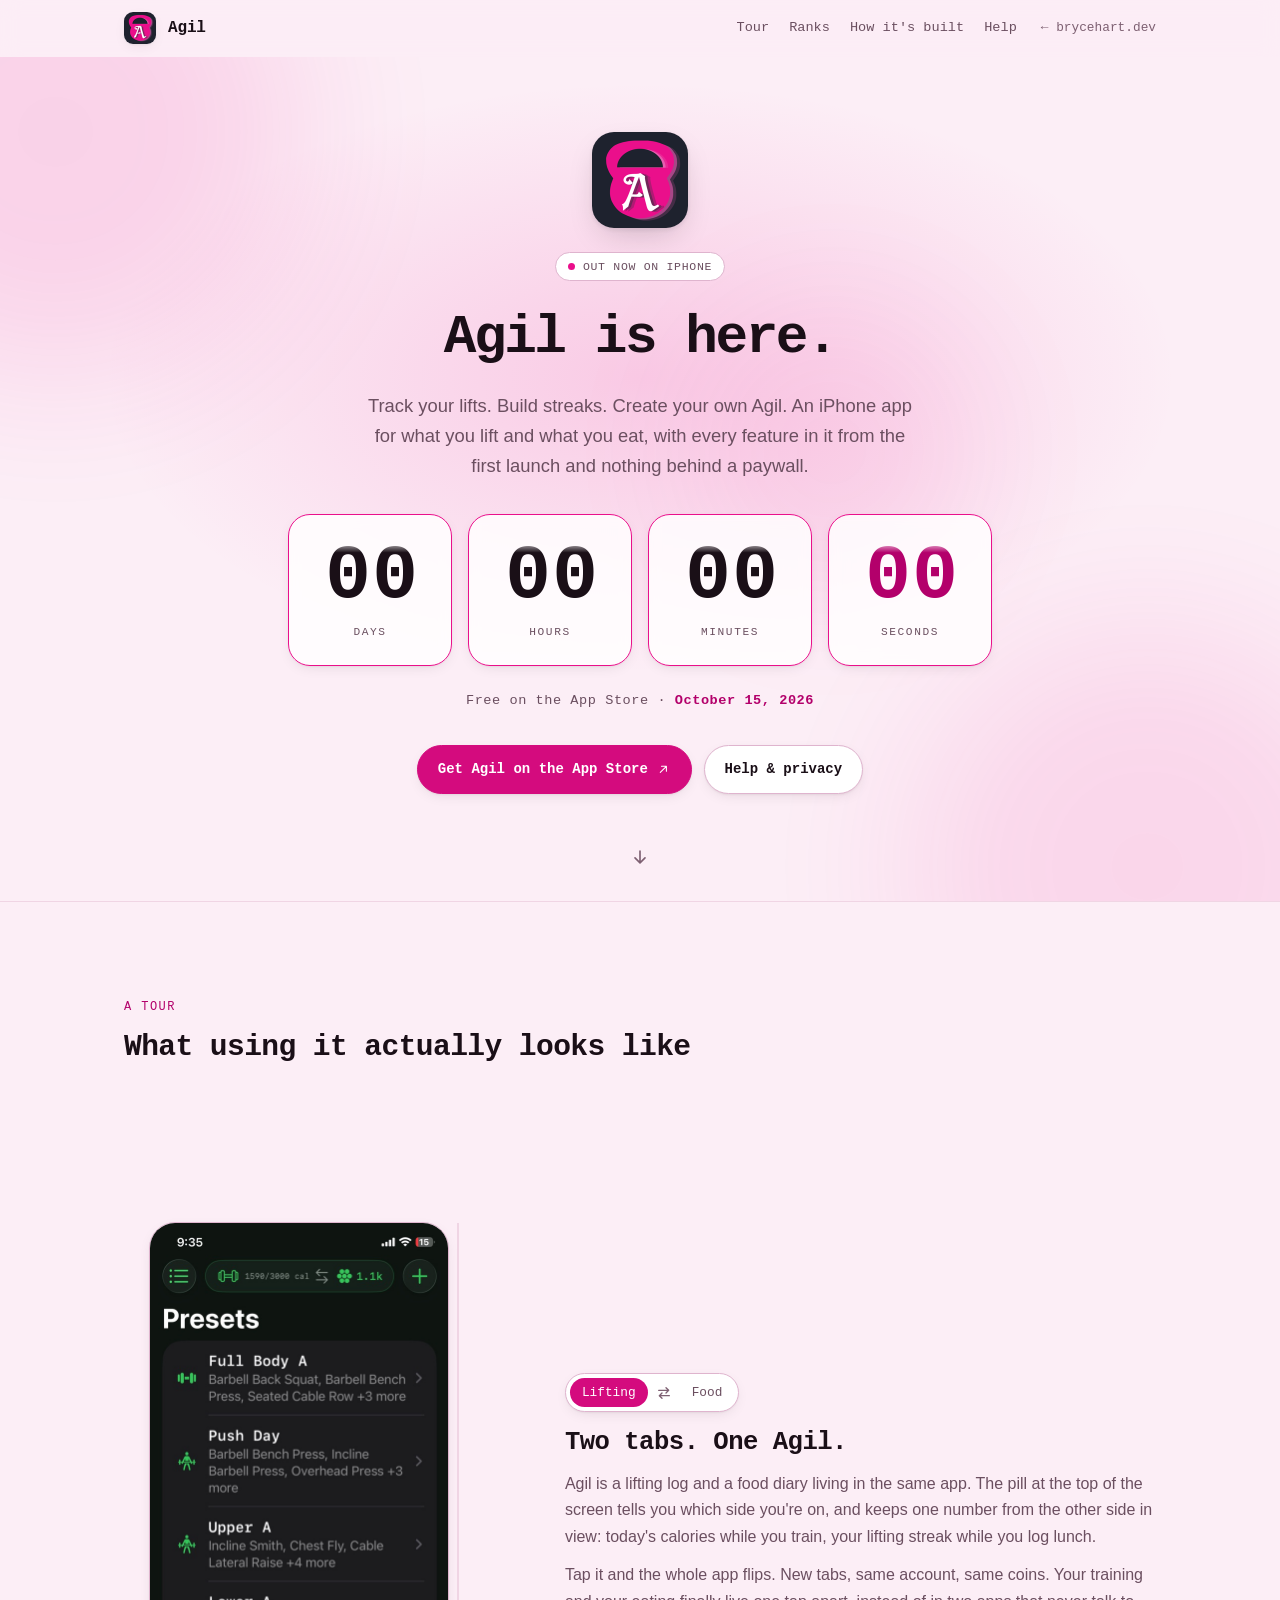
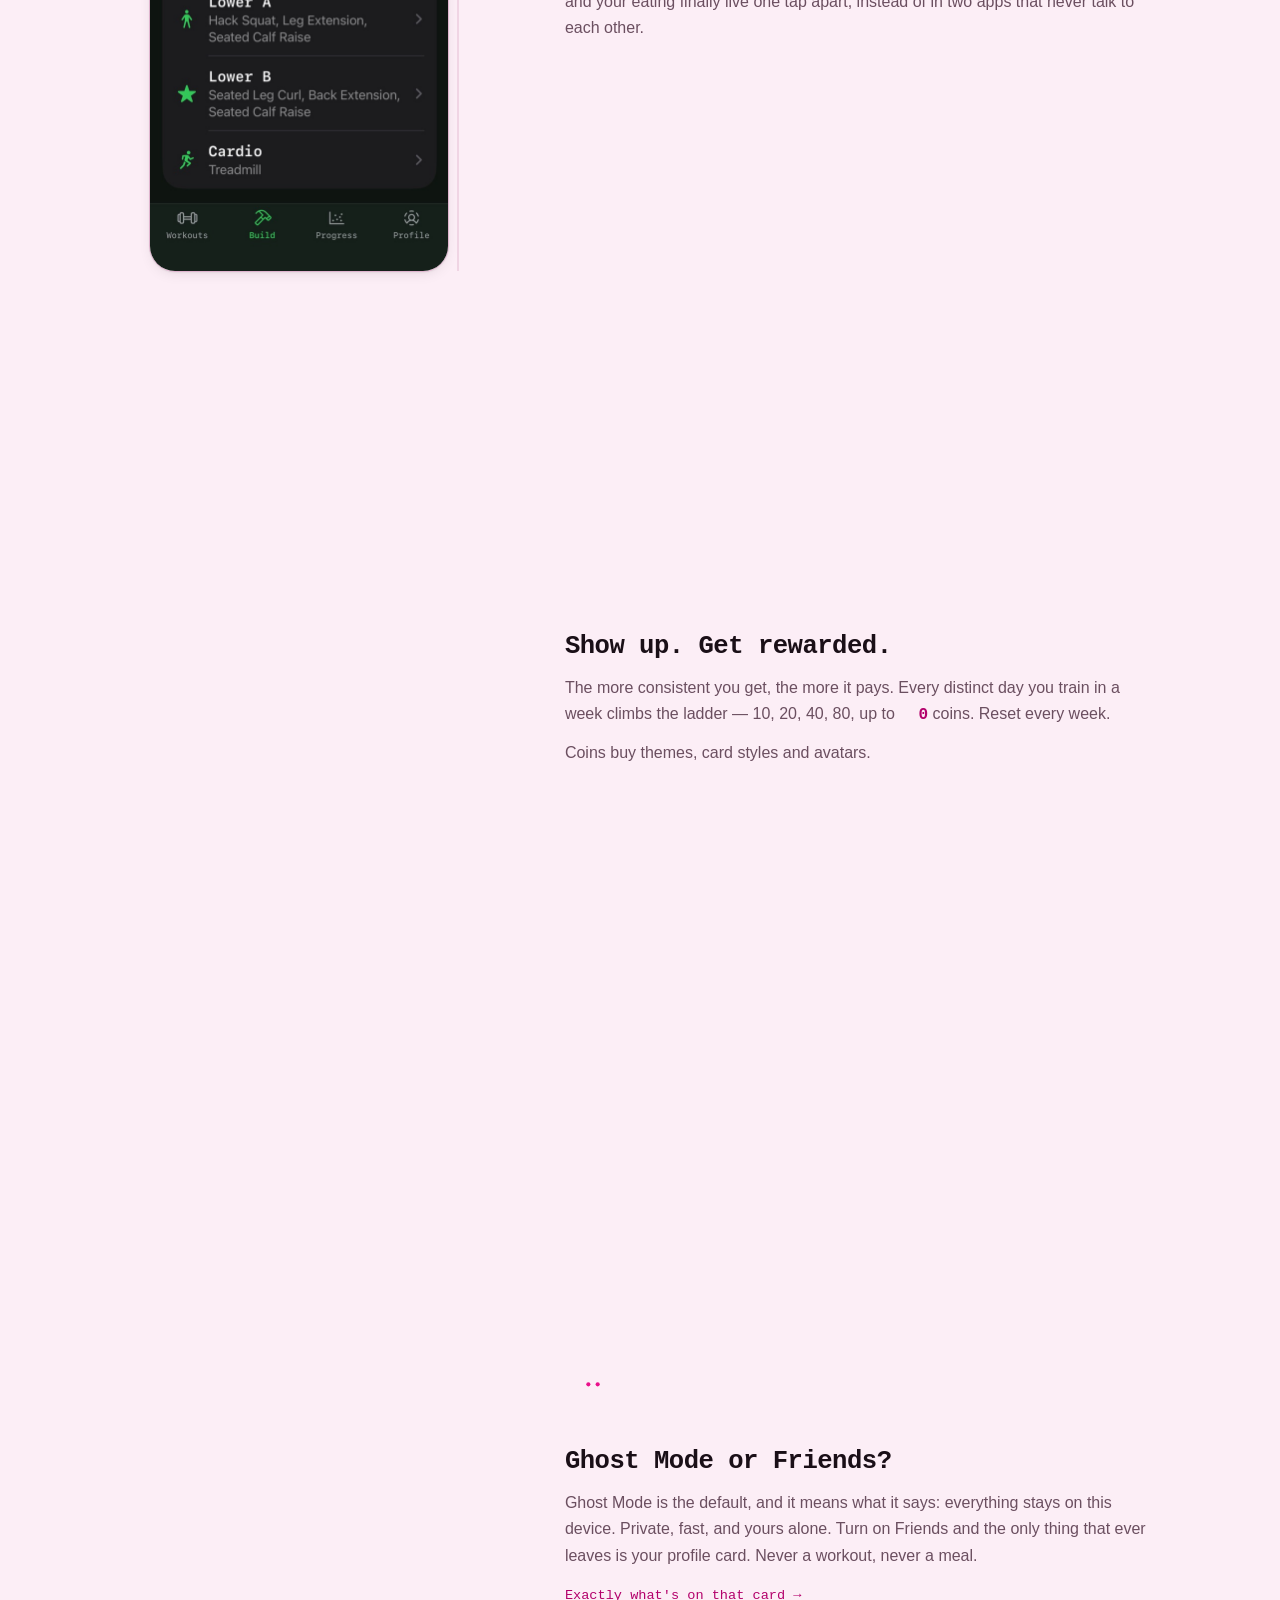
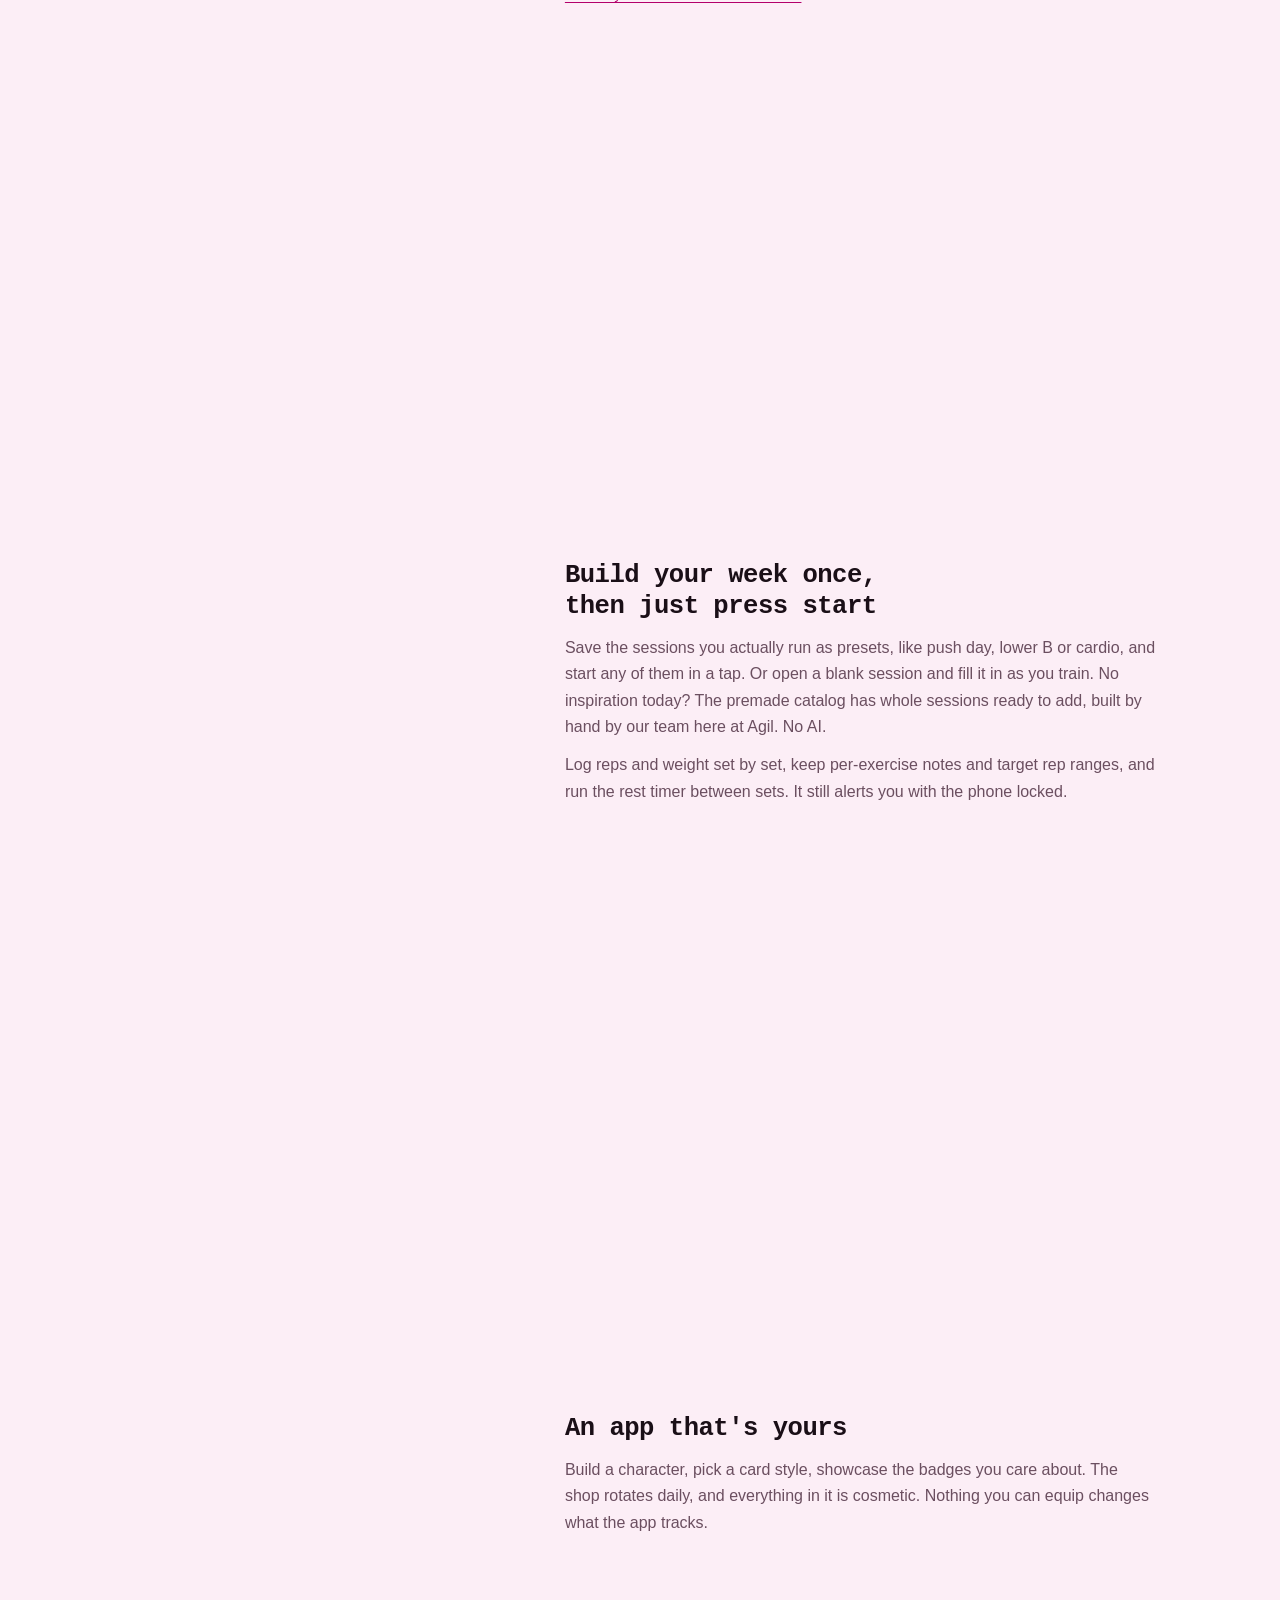
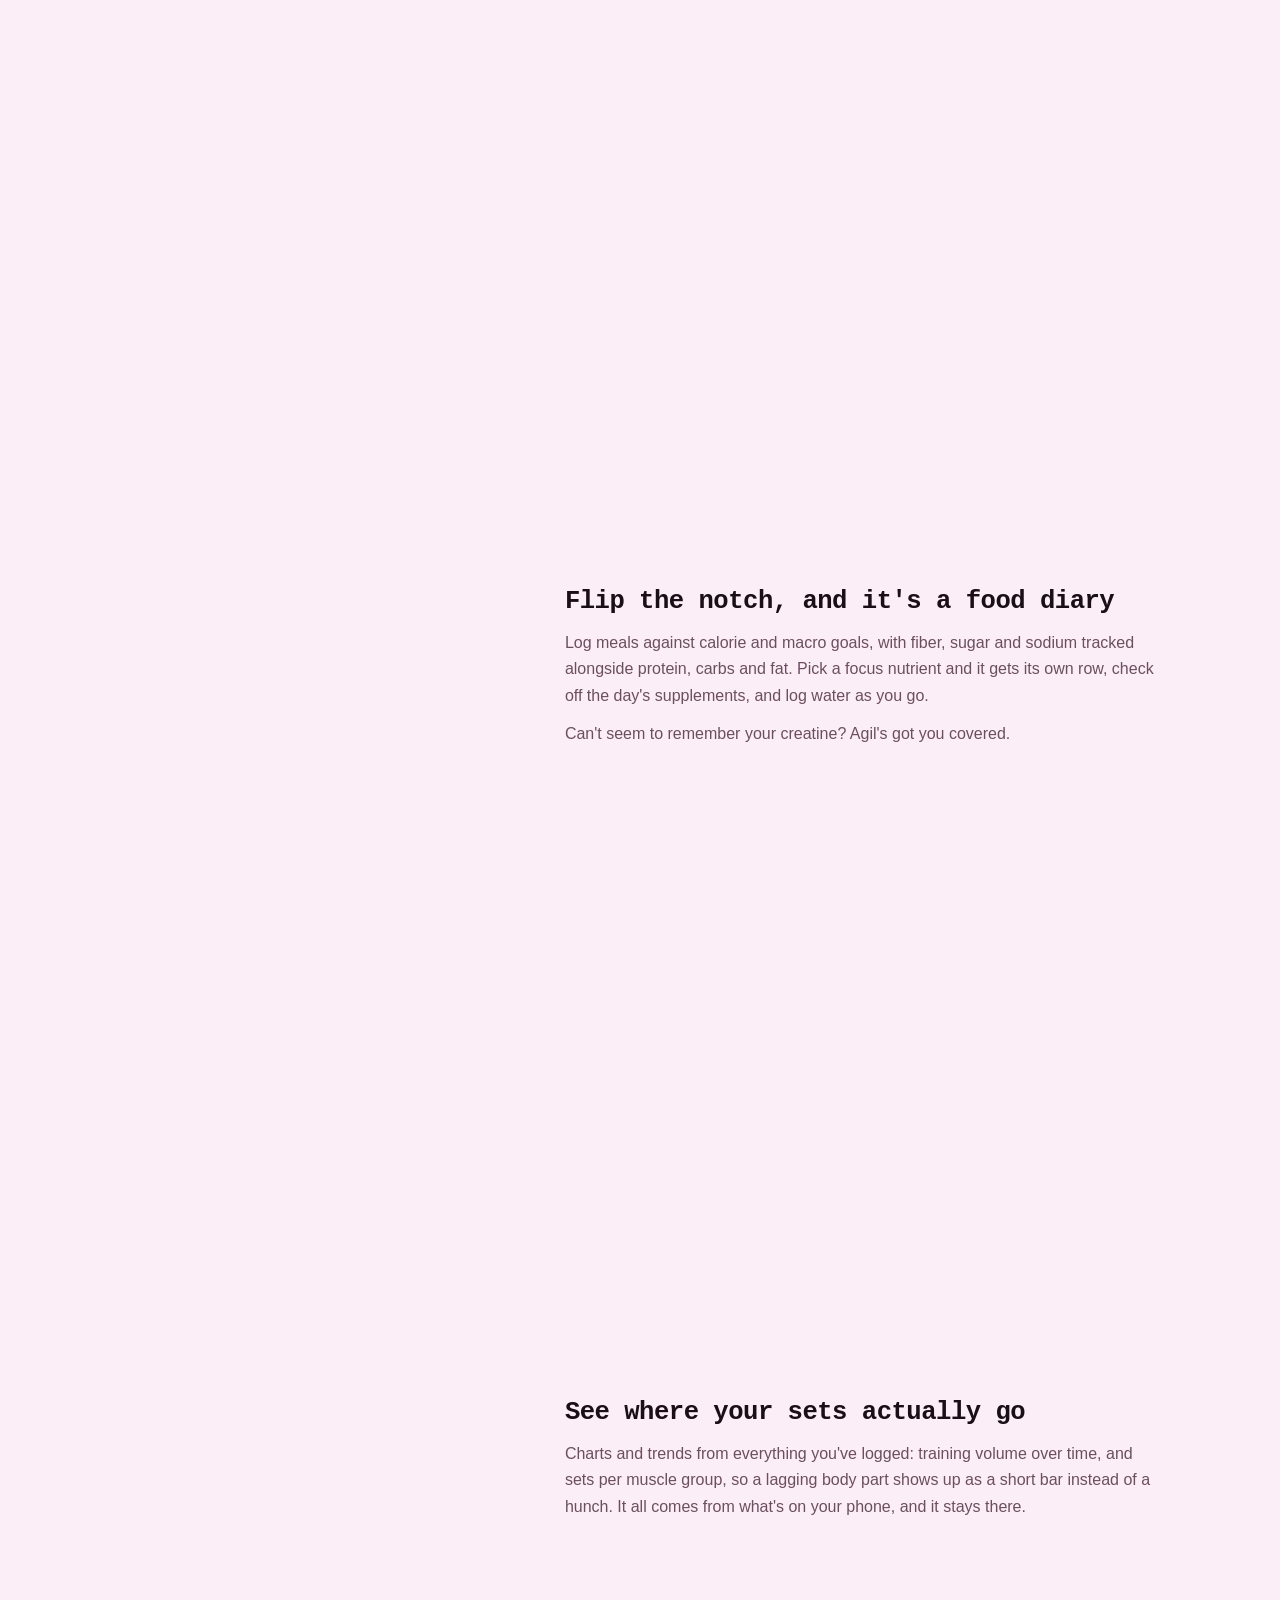
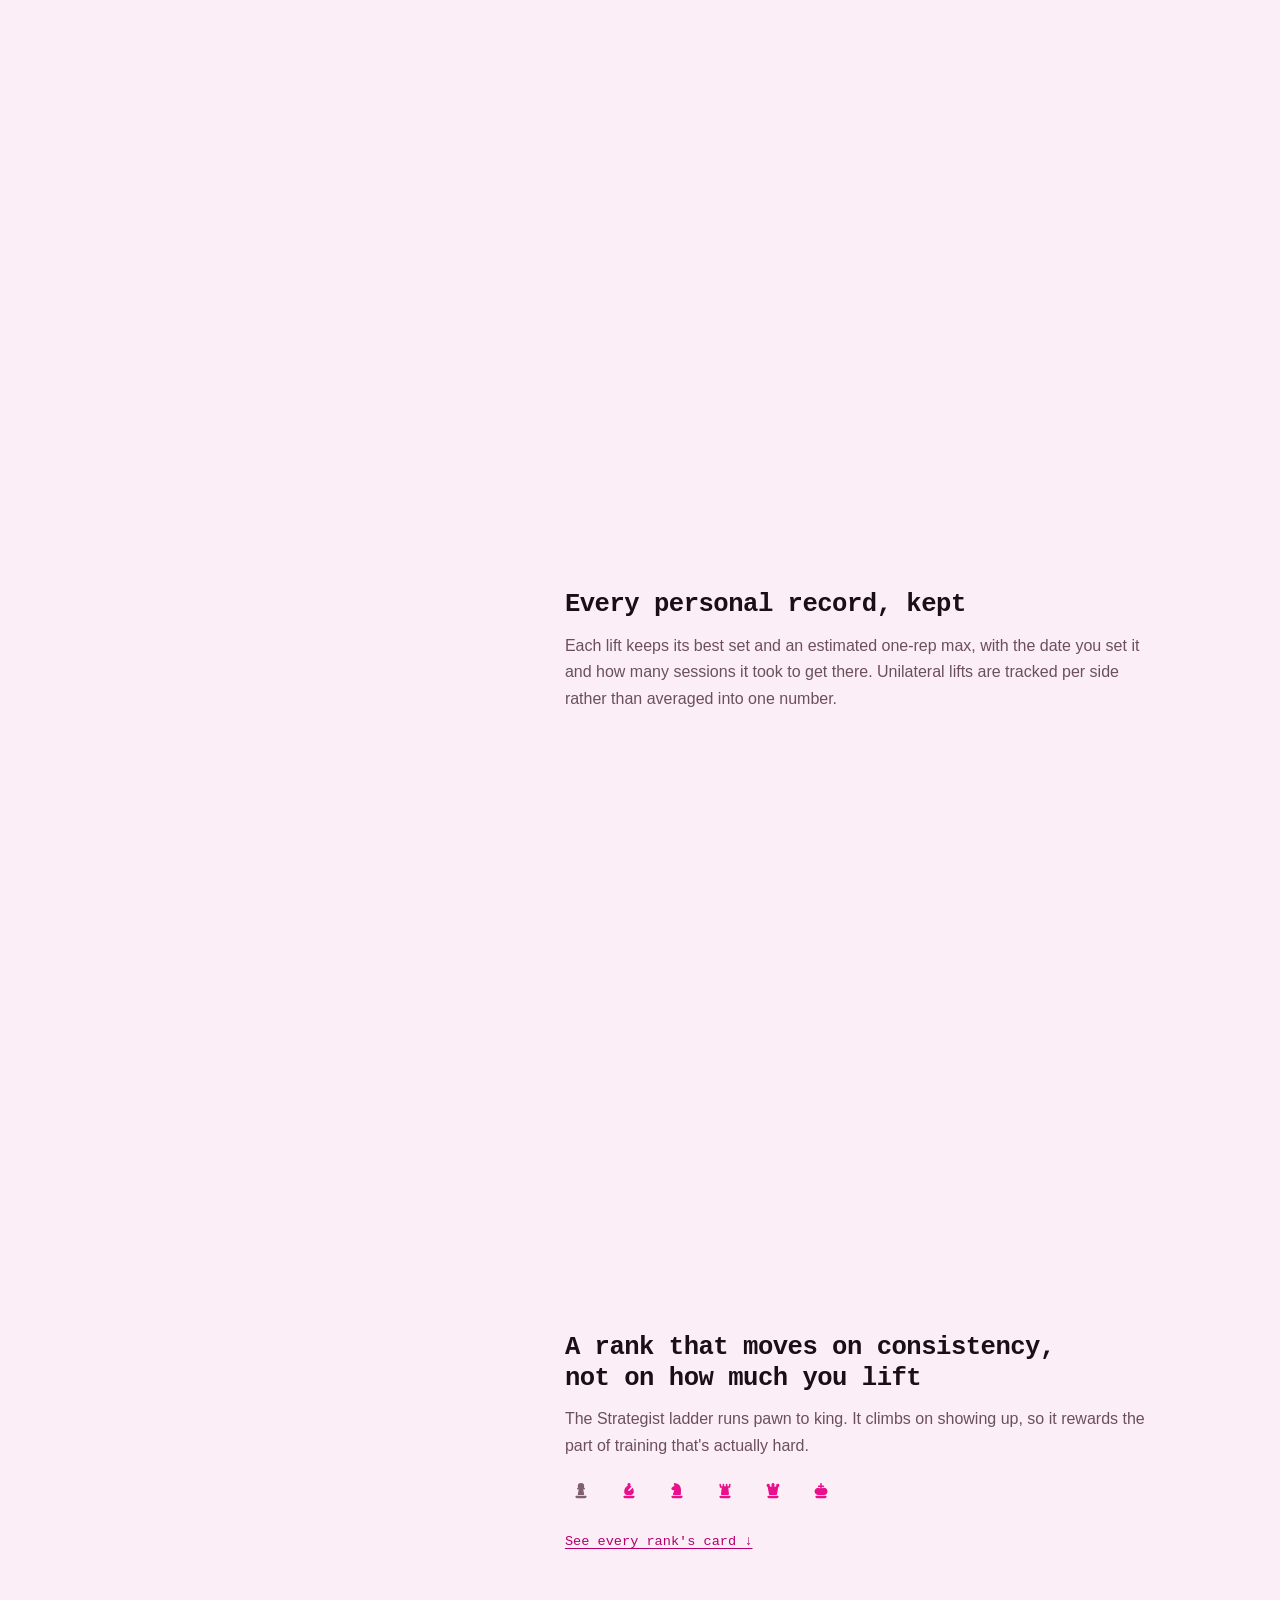
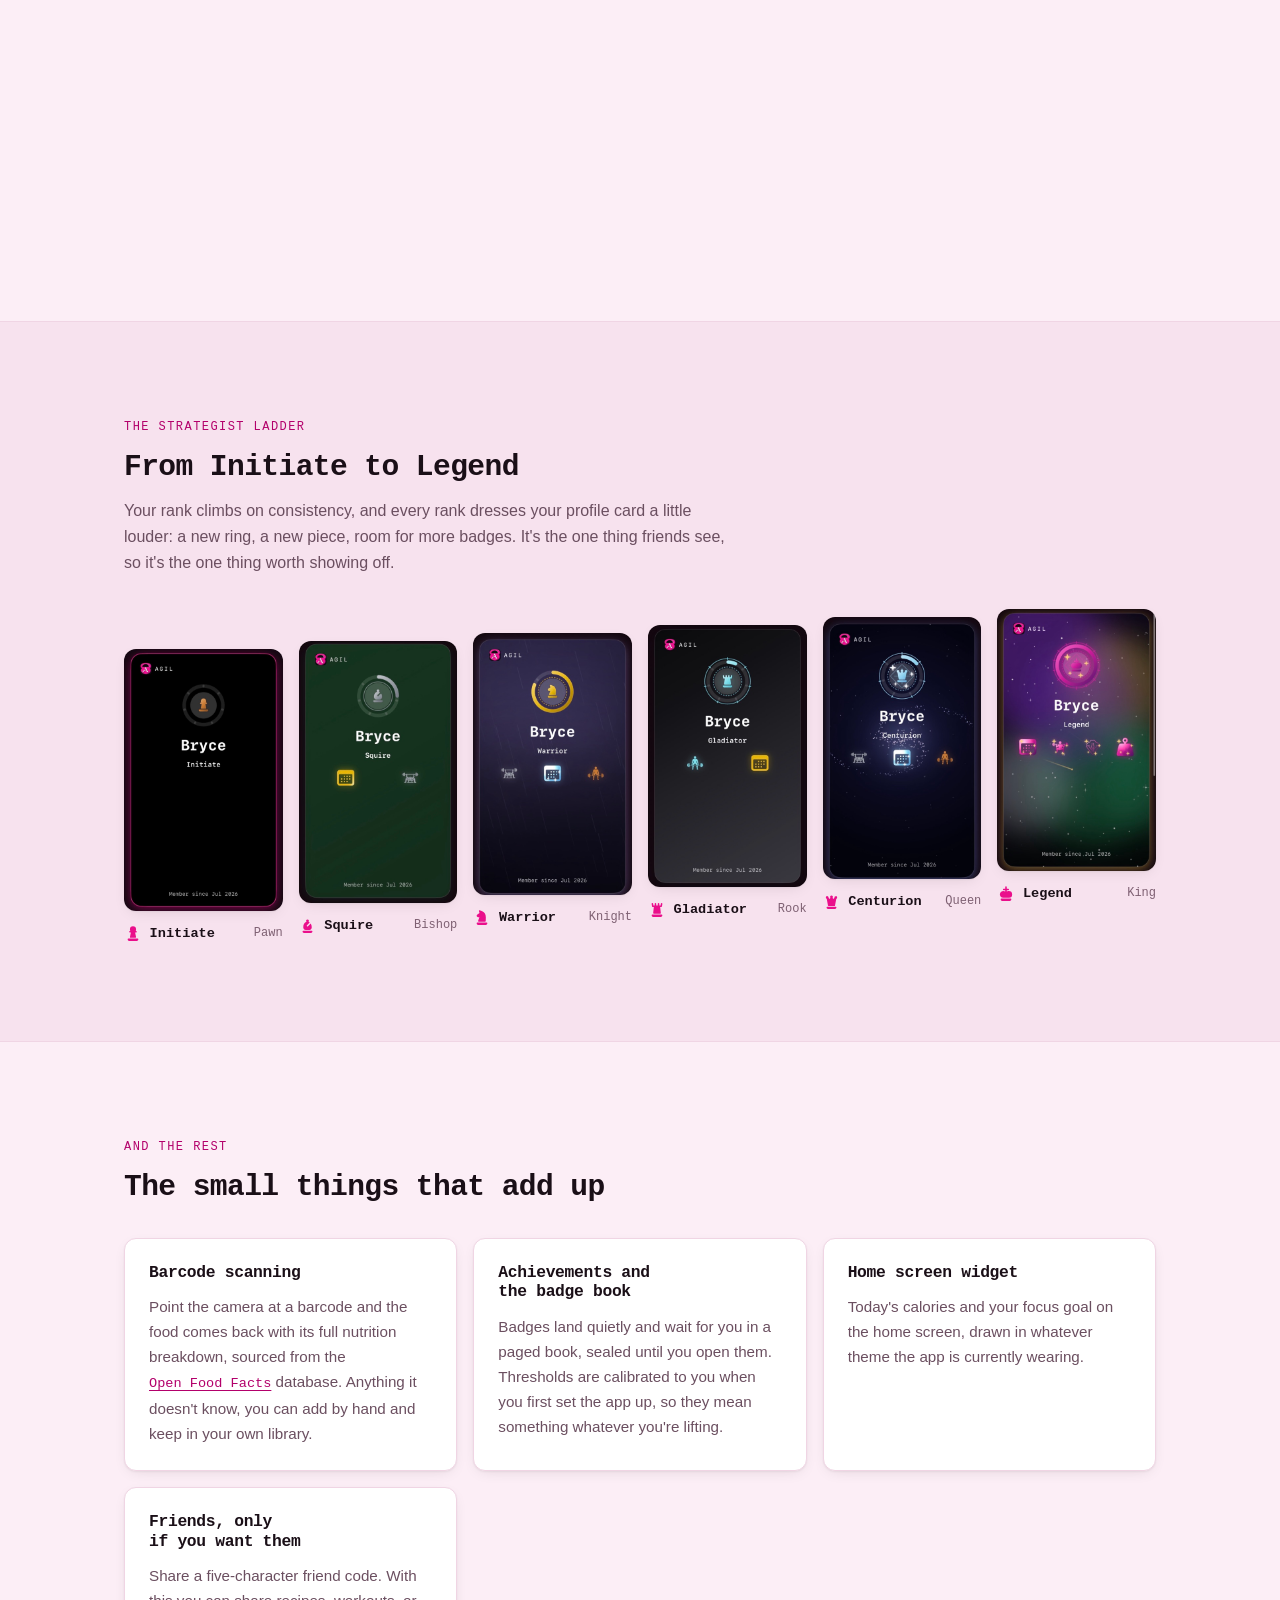
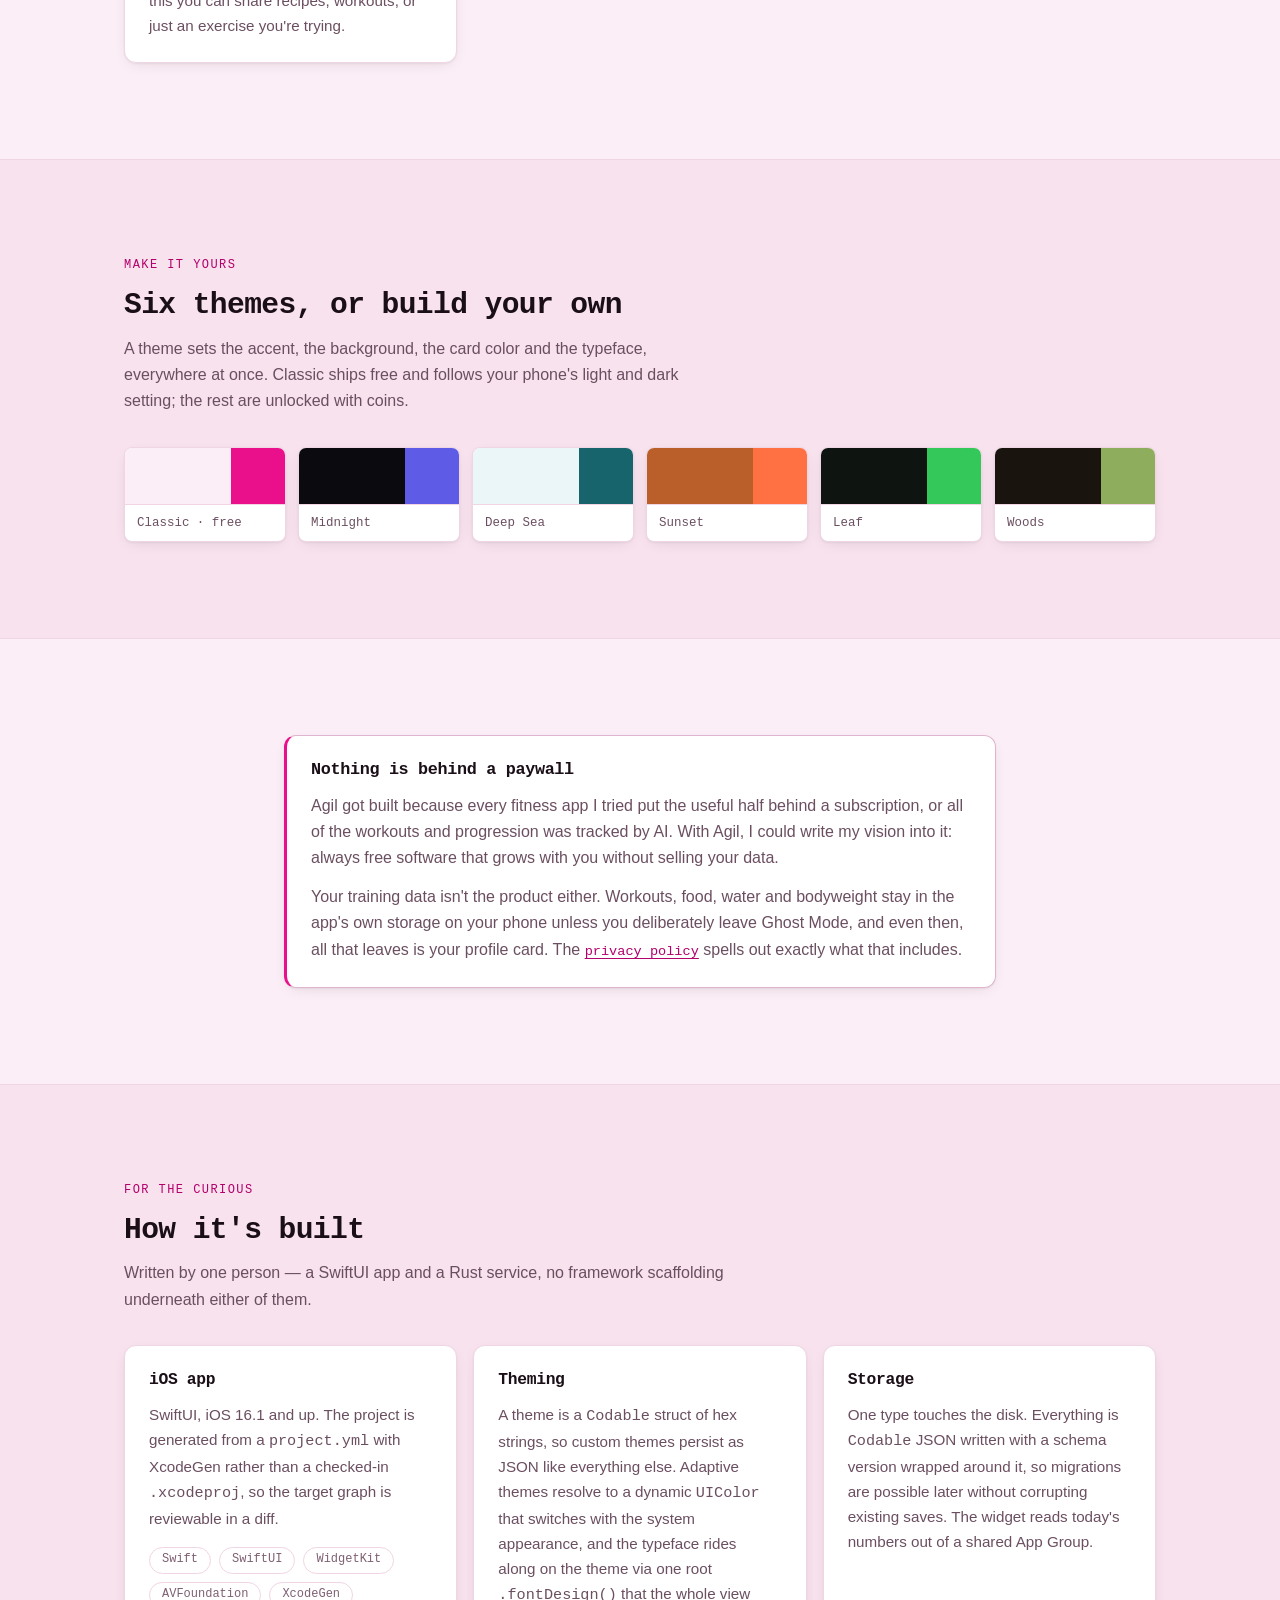
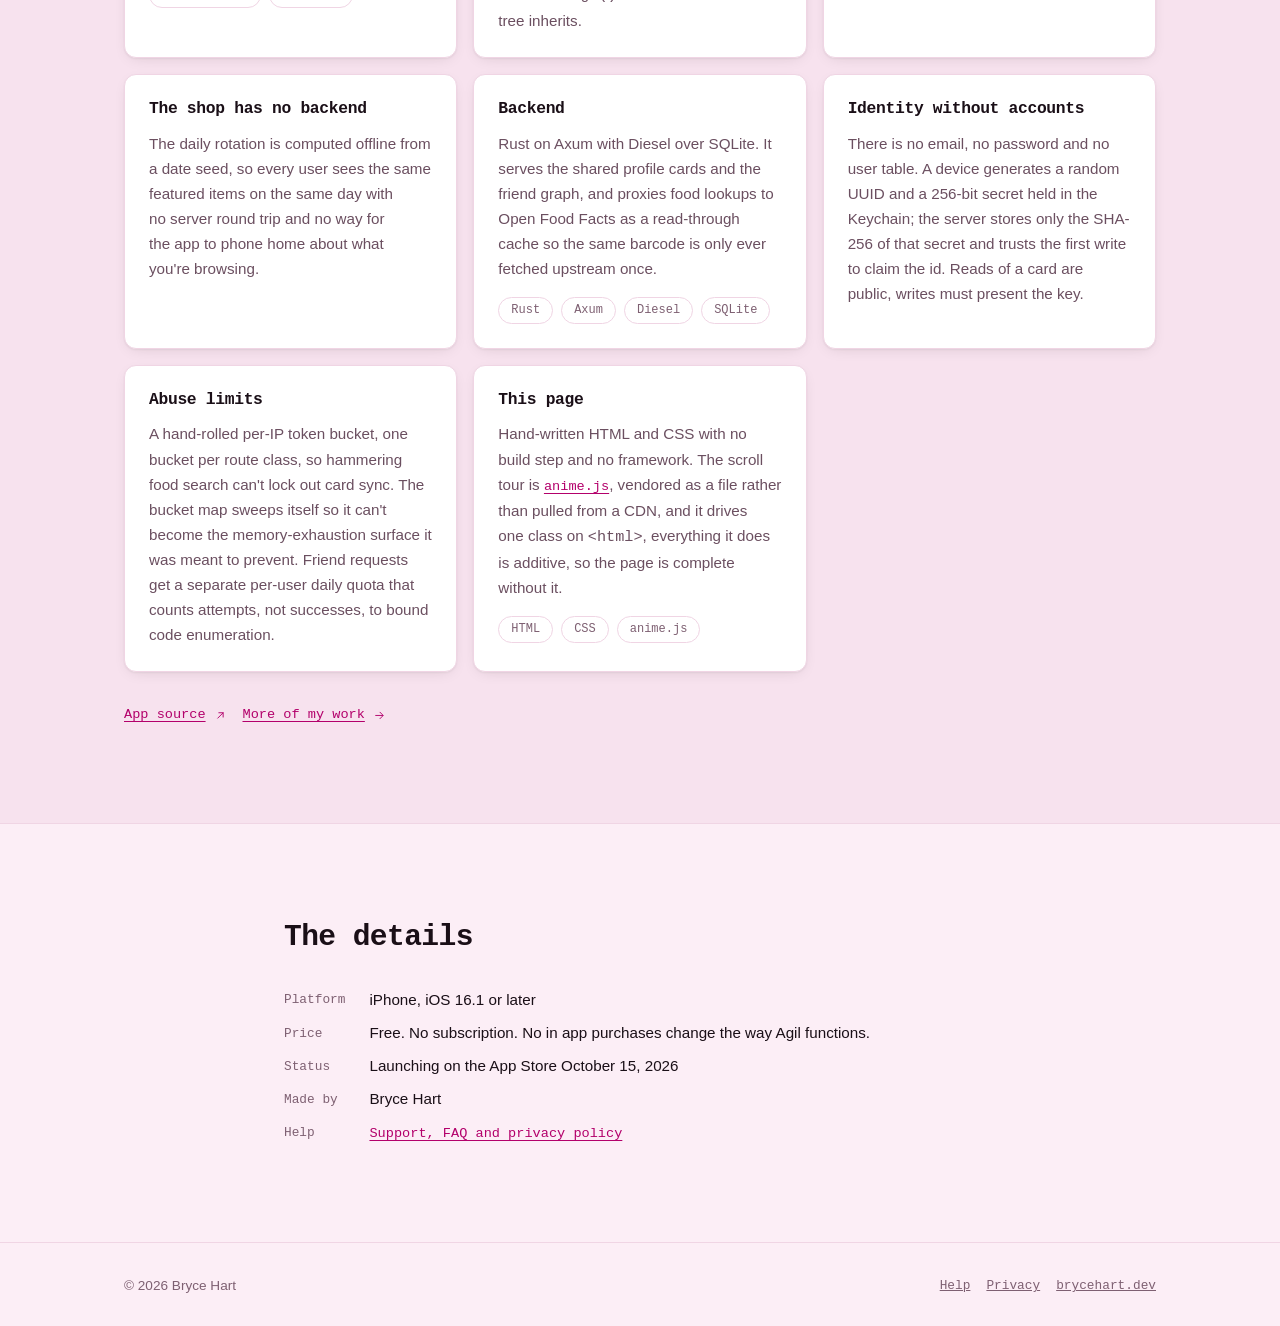
==== commit 3b53d34e: "Add new in-app screenshots and rank cards to the Agil page - Opener beat: "Two tabs. One Agil." with" ====
--- a/agil/index.html
+++ b/agil/index.html
@@ -26,7 +26,7 @@
      and the fallback; the other two are lazy and are promoted to eager one beat
      before they're needed. Deliberately NOT preloading the anime bundle — it is
      deferred, and preloading it would make it compete with this image. -->
-<link rel="preload" as="image" href="../assets/agil/shots/shot-profile.jpg" fetchpriority="high">
+<link rel="preload" as="image" href="../assets/agil/shots/shot-presets.jpg" fetchpriority="high">
 
 <meta name="theme-color" content="#FCEEF6" media="(prefers-color-scheme: light)">
 <meta name="theme-color" content="#130810" media="(prefers-color-scheme: dark)">
@@ -44,6 +44,7 @@
 
     <ul class="nav__links">
       <li><a href="#tour">Tour</a></li>
+      <li><a href="#ranks">Ranks</a></li>
       <li><a href="#built">How it's built</a></li>
       <li><a href="help/">Help</a></li>
     </ul>
@@ -168,24 +169,42 @@
         <div class="stage__phone">
           <div class="stage__frames" data-stage-frames>
 
-            <figure class="shot stage__shot" data-shot="0">
+            <!-- The opener: one phone that flips between the two sides, which is the
+                 thing the first beat is describing. Both faces are the same files the
+                 presets and food frames use below, so the flip costs no extra bytes.
+                 Pinned layout only: in the fallback strip those frames already show
+                 both screens, so this one would just be a duplicate. See .flip. -->
+            <figure class="shot stage__shot flip" data-shot="0">
+              <div class="flip__card">
+                <img class="flip__face" src="../assets/agil/shots/shot-presets.jpg" width="600" height="1298"
+                     fetchpriority="high" decoding="async"
+                     alt="The Lifting side of Agil. The pill at the top reads “1590/3000 cal”, today's
+                          calories from the Food side, next to a switch arrow and a coin count.">
+                <img class="flip__face flip__face--back" src="../assets/agil/shots/shot-food.jpg" width="600" height="1298"
+                     decoding="async"
+                     alt="The same app flipped to the Food side. Now the pill reads “8-wk streak”, the
+                          lifting streak, above the day's food journal.">
+              </div>
+            </figure>
+
+            <figure class="shot stage__shot" data-shot="1">
               <img src="../assets/agil/shots/shot-profile.jpg" width="600" height="1304"
-                   fetchpriority="high" decoding="async"
+                   loading="lazy" decoding="async"
                    alt="Agil's Profile tab. A pill at the top reads “Food · 0-wk streak” with a
                         switch arrow. Below it a Strategist rank row shows a bronze chess pawn,
                         “Initiate”, and “7 to Squire”, then rows for Edit Profile Card, Friends
                         (marked disabled in ghost mode), Premade Workouts and Achievements.">
             </figure>
 
-            <figure class="shot stage__shot" data-shot="1">
-              <img src="../assets/agil/shots/shot-premade.jpg" width="600" height="1304"
+            <figure class="shot stage__shot" data-shot="2">
+              <img src="../assets/agil/shots/shot-presets.jpg" width="600" height="1298"
                    loading="lazy" decoding="async"
-                   alt="The Premade Workouts sheet: “Need inspiration? Start with one of our teams
-                        researched workouts”, then Push Day — six lifts, chest, shoulders and
-                        triceps — and Full Body A.">
+                   alt="The Build tab's Presets list in the green Leaf theme: Full Body A, Push Day,
+                        Upper A, Lower A, Lower B and Cardio, each with its first few exercises,
+                        like “Barbell Back Squat, Barbell Bench Press, Seated Cable Row +3 more”.">
             </figure>
 
-            <figure class="shot stage__shot" data-shot="2">
+            <figure class="shot stage__shot" data-shot="3">
               <img src="../assets/agil/shots/shot-card.jpg" width="600" height="1304"
                    loading="lazy" decoding="async"
                    alt="The Edit Profile Card screen with Card and Character tabs. A pink profile
@@ -194,14 +213,38 @@
                         “Tap any part of your card to edit it.”">
             </figure>
 
-            <!-- SLOT: the next screenshot goes here as data-shot="3", and one beat
+            <figure class="shot stage__shot" data-shot="4">
+              <img src="../assets/agil/shots/shot-food.jpg" width="600" height="1298"
+                   loading="lazy" decoding="async"
+                   alt="The Food journal for Monday, Sep 14, 2026, in the indigo Midnight theme. A
+                        Supplements row reads “All taken today”. The summary ring shows 1,410
+                        calories left of 3,000, beside Protein, Carbs and Fat bars with grams left,
+                        and a Focus row tracks Fiber at 7 of 50 g.">
+            </figure>
+
+            <figure class="shot stage__shot" data-shot="5">
+              <img src="../assets/agil/shots/shot-progress.jpg" width="600" height="1298"
+                   loading="lazy" decoding="async"
+                   alt="The Progress tab's “Sets per muscle group” bar chart in pink: Triceps 31,
+                        Lats 29, Chest 28, Biceps 20, Side Delts 16, Quads 15, Hamstrings 12,
+                        Calves 7, Mid-Back 4, Core 3 and Lower Back 3.">
+            </figure>
+
+            <figure class="shot stage__shot" data-shot="6">
+              <img src="../assets/agil/shots/shot-records.jpg" width="600" height="1298"
+                   loading="lazy" decoding="async"
+                   alt="The Personal records screen: “37 all-time bests”. Each record card has a
+                        trophy, the lift, the date it was set, the best set and an estimated
+                        one-rep max: Tricep pushdown 6 × 230 lb (est. 276 lb), Barbell Bench
+                        Press 5 × 170 lb (est. 198 lb), and Lateral raise 7 × 140 lb per side.">
+            </figure>
+
+            <!-- SLOT: the next screenshot goes here as data-shot="7", and one beat
                  below gets pointed at it. Nothing else changes.
                  Wanted next, in priority order:
-                   3  active workout / set-by-set logging with the rest timer
-                   4  the food diary with the macro summary
-                   5  the barcode scanner
-                   6  the progress dashboard charts
-                   7  the theme picker and the home screen widget -->
+                   7  active workout / set-by-set logging with the rest timer
+                   8  the barcode scanner
+                   9  the theme picker and the home screen widget -->
 
             <span class="stage__rail" data-stage-rail aria-hidden="true"></span>
           </div>
@@ -210,16 +253,30 @@
         <!-- The scrolling column. -->
         <ol class="stage__beats">
 
-          <li class="beat" data-beat="0" data-shot="0">
-            <h3 class="beat__title" data-beat-line>Two apps in one, and the notch flips them</h3>
-            <p class="beat__body" data-beat-line>
-              The pill at the top of the screen shows the side you're on, plus a stat
-              from the other one. Tap it and the whole app flips between Lifting and
-              Food. Different tabs, same account, one tap apart.
+          <li class="beat beat--opener" data-beat="0" data-shot="0">
+            <!-- A little replica of the pill. Decorative: the sentence below says
+                 the same thing in words. In the pinned layout it lights up in step
+                 with the flipping phone (same duration as .flip__card). -->
+            <p class="side-switch" data-beat-line aria-hidden="true">
+              <span class="side-switch__side side-switch__side--lift">Lifting</span>
+              <svg viewBox="0 0 24 24" focusable="false"><path d="M4 8h15M15 4l4 4-4 4M20 16H5M9 12l-4 4 4 4"/></svg>
+              <span class="side-switch__side side-switch__side--food">Food</span>
+            </p>
+            <h3 class="beat__title" data-beat-line>Two tabs. One Agil.</h3>
+            <p class="beat__body" data-beat-line>
+              Agil is a lifting log and a food diary living in the same app. The pill at
+              the top of the screen tells you which side you're on, and keeps one number
+              from the other side in view: today's calories while you train, your lifting
+              streak while you log lunch.
+            </p>
+            <p class="beat__body" data-beat-line>
+              Tap it and the whole app flips. New tabs, same account, same coins. Your
+              training and your eating finally live one tap apart, instead of in two
+              apps that never talk to each other.
             </p>
           </li>
 
-          <li class="beat" data-beat="1" data-shot="0">
+          <li class="beat" data-beat="1" data-shot="1">
             <h3 class="beat__title" data-beat-line>Show up. Get rewarded.</h3>
             <p class="beat__body" data-beat-line>
               The more consistent you get, the more it pays. Every distinct day you
@@ -231,7 +288,7 @@
             </p>
           </li>
 
-          <li class="beat" data-beat="2" data-shot="0">
+          <li class="beat" data-beat="2" data-shot="1">
             <span class="ghost-mark" data-draw aria-hidden="true">
               <svg xmlns="http://www.w3.org/2000/svg" width="24" height="24" viewBox="0 0 24 24" fill="none" stroke="currentColor" stroke-width="2" stroke-linecap="round" stroke-linejoin="round"><path stroke="none" d="M0 0h24v24H0z" fill="none"/><path d="M5 11a7 7 0 0 1 14 0v7a1.78 1.78 0 0 1 -3.1 1.4a1.65 1.65 0 0 0 -2.6 0a1.65 1.65 0 0 1 -2.6 0a1.65 1.65 0 0 0 -2.6 0a1.78 1.78 0 0 1 -3.1 -1.4v-7"/><path d="M10 10h.01"/><path d="M14 10h.01"/></svg>
             </span>
@@ -247,22 +304,22 @@
             </p>
           </li>
 
-          <li class="beat" data-beat="3" data-shot="1">
-            <h3 class="beat__title" data-beat-line>Start from a premade, or build it yourself</h3>
-            <p class="beat__body" data-beat-line>
-              Open a blank session and fill it in as you train, or start from a preset
-              you've already built. No inspiration today? The premade catalog has whole
-              sessions ready to add in one tap. Built by our team here at Agil, by hand. No AI.
+          <li class="beat" data-beat="3" data-shot="2">
+            <h3 class="beat__title" data-beat-line>Build your week once, then just press start</h3>
+            <p class="beat__body" data-beat-line>
+              Save the sessions you actually run as presets, like push day, lower B or
+              cardio, and start any of them in a tap. Or open a blank session and
+              fill it in as you train. No inspiration today? The premade catalog has whole
+              sessions ready to add, built by hand by our team here at Agil. No AI.
             </p>
             <p class="beat__body" data-beat-line>
               Log reps and weight set by set, keep per-exercise notes and target rep
-              ranges, and run the rest timer between sets. Tt still alerts you
-              with the phone locked. Unilateral lifts are tracked per side rather than
-              averaged into one number.
+              ranges, and run the rest timer between sets. It still alerts you
+              with the phone locked.
             </p>
           </li>
 
-          <li class="beat" data-beat="4" data-shot="2">
+          <li class="beat" data-beat="4" data-shot="3">
             <h3 class="beat__title" data-beat-line>An app that's yours</h3>
             <p class="beat__body" data-beat-line>
               Build a character, pick a card style, showcase the badges you care about.
@@ -271,7 +328,38 @@
             </p>
           </li>
 
-          <li class="beat" data-beat="5" data-shot="0">
+          <li class="beat" data-beat="5" data-shot="4">
+            <h3 class="beat__title" data-beat-line>Flip the notch, and it's a food diary</h3>
+            <p class="beat__body" data-beat-line>
+              Log meals against calorie and macro goals, with fiber, sugar and sodium
+              tracked alongside protein, carbs and fat. Pick a focus nutrient and it
+              gets its own row, check off the day's supplements, and log water as you go.
+            </p>
+            <p class="beat__body" data-beat-line>
+              Can't seem to remember your creatine? Agil's got you covered.
+            </p>
+          </li>
+
+          <li class="beat" data-beat="6" data-shot="5">
+            <h3 class="beat__title" data-beat-line>See where your sets actually go</h3>
+            <p class="beat__body" data-beat-line>
+              Charts and trends from everything you've logged: training volume over
+              time, and sets per muscle group, so a lagging body part shows up as a short
+              bar instead of a hunch. It all comes from what's on your phone, and
+              it stays there.
+            </p>
+          </li>
+
+          <li class="beat" data-beat="7" data-shot="6">
+            <h3 class="beat__title" data-beat-line>Every personal record, kept</h3>
+            <p class="beat__body" data-beat-line>
+              Each lift keeps its best set and an estimated one-rep max, with the date
+              you set it and how many sessions it took to get there. Unilateral lifts
+              are tracked per side rather than averaged into one number.
+            </p>
+          </li>
+
+          <li class="beat" data-beat="8" data-shot="1">
             <h3 class="beat__title" data-beat-line>A rank that moves on consistency, not on how much you lift</h3>
             <p class="beat__body" data-beat-line>
               The Strategist ladder runs pawn to king. It climbs on showing up, so it
@@ -285,18 +373,17 @@
               <li style="--piece: url('../assets/agil/icons/chess_queen_4.svg')"></li>
               <li style="--piece: url('../assets/agil/icons/chess_king_5.svg')"></li>
             </ul>
+            <p class="beat__note" data-beat-line>
+              <a class="link" href="#ranks">See every rank's card &darr;</a>
+            </p>
           </li>
 
-          <!-- SLOT beat 6 — needs shot 3 (active workout). Copy is ready:
+          <!-- SLOT beat: needs shot 7 (active workout). Copy is ready:
                "Log it set by set" / "Reps and weight per set, per-exercise notes and
                target rep ranges, and a rest timer that still alerts you with the phone
                locked. Finishing a workout earns coins and drives your badges."
-               SLOT beat 7 — needs shot 4 (food diary): macros plus fiber, sugar and
-               sodium; pick a focus nutrient; log water.
-               SLOT beat 8 — needs shot 5 (barcode scanner): Open Food Facts lookup,
-               add-by-hand fallback.
-               SLOT beat 9 — needs shot 6 (progress): "Charts and trends from everything
-               you've logged: volume, best lifts, and how your training is moving." -->
+               SLOT beat: needs shot 8 (barcode scanner): Open Food Facts lookup,
+               add-by-hand fallback. -->
 
         </ol>
 
@@ -306,26 +393,106 @@
 
 
   <!-- ============================================================
-       THE REST — food, barcode, widget. These read well as cards and
-       don't need a screen each.
+       RANKS — one real profile card per rung of the ladder. The images
+       are the whole content; the captions carry the names so the list
+       still reads with images off.
+       ============================================================ -->
+  <section class="section section--alt" id="ranks" aria-labelledby="ranks-title">
+    <div class="wrap">
+      <header class="section__head">
+        <p class="eyebrow">The Strategist ladder</p>
+        <h2 class="section__title" id="ranks-title">From Initiate to Legend</h2>
+        <p class="section__sub">
+          Your rank climbs on consistency, and every rank dresses your profile card a
+          little louder: a new ring, a new piece, room for more badges. It's the one
+          thing friends see, so it's the one thing worth showing off.
+        </p>
+      </header>
+
+      <ol class="ranks">
+        <li class="rank">
+          <figure>
+            <img src="../assets/agil/cards/card-initiate.jpg" width="480" height="793" loading="lazy" decoding="async"
+                 alt="The Initiate profile card: plain black with a thin pink border and a copper pawn in a grey ring.">
+            <figcaption>
+              <span class="rank__piece" style="--piece: url('../assets/agil/icons/chess_pawn_0.svg')" aria-hidden="true"></span>
+              <span class="rank__name">Initiate</span>
+              <span class="rank__tier">Pawn</span>
+            </figcaption>
+          </figure>
+        </li>
+        <li class="rank">
+          <figure>
+            <img src="../assets/agil/cards/card-squire.jpg" width="480" height="793" loading="lazy" decoding="async"
+                 alt="The Squire profile card: deep green with a silver bishop, its ring partly filled, and two showcased badges.">
+            <figcaption>
+              <span class="rank__piece" style="--piece: url('../assets/agil/icons/chess_bishop_1.svg')" aria-hidden="true"></span>
+              <span class="rank__name">Squire</span>
+              <span class="rank__tier">Bishop</span>
+            </figcaption>
+          </figure>
+        </li>
+        <li class="rank">
+          <figure>
+            <img src="../assets/agil/cards/card-warrior.jpg" width="480" height="793" loading="lazy" decoding="async"
+                 alt="The Warrior profile card: dusky purple with falling rain, a gold knight in a gold ring, and three badges.">
+            <figcaption>
+              <span class="rank__piece" style="--piece: url('../assets/agil/icons/chess_knight_2.svg')" aria-hidden="true"></span>
+              <span class="rank__name">Warrior</span>
+              <span class="rank__tier">Knight</span>
+            </figcaption>
+          </figure>
+        </li>
+        <li class="rank">
+          <figure>
+            <img src="../assets/agil/cards/card-gladiator.jpg" width="480" height="793" loading="lazy" decoding="async"
+                 alt="The Gladiator profile card: graphite gradient with an icy blue rook inside a ticked, dashed ring.">
+            <figcaption>
+              <span class="rank__piece" style="--piece: url('../assets/agil/icons/chess_rook_3.svg')" aria-hidden="true"></span>
+              <span class="rank__name">Gladiator</span>
+              <span class="rank__tier">Rook</span>
+            </figcaption>
+          </figure>
+        </li>
+        <li class="rank">
+          <figure>
+            <img src="../assets/agil/cards/card-centurion.jpg" width="480" height="793" loading="lazy" decoding="async"
+                 alt="The Centurion profile card: a starfield with a swirling galaxy and a sparkling platinum queen.">
+            <figcaption>
+              <span class="rank__piece" style="--piece: url('../assets/agil/icons/chess_queen_4.svg')" aria-hidden="true"></span>
+              <span class="rank__name">Centurion</span>
+              <span class="rank__tier">Queen</span>
+            </figcaption>
+          </figure>
+        </li>
+        <li class="rank">
+          <figure>
+            <img src="../assets/agil/cards/card-legend.jpg" width="480" height="793" loading="lazy" decoding="async"
+                 alt="The Legend profile card: a purple-to-green aurora sky with a shooting star, a glowing pink king, and four sparkling pink badges.">
+            <figcaption>
+              <span class="rank__piece" style="--piece: url('../assets/agil/icons/chess_king_5.svg')" aria-hidden="true"></span>
+              <span class="rank__name">Legend</span>
+              <span class="rank__tier">King</span>
+            </figcaption>
+          </figure>
+        </li>
+      </ol>
+    </div>
+  </section>
+
+
+  <!-- ============================================================
+       THE REST — barcode, badges, widget, friends. These read well as
+       cards and don't need a screen each.
        ============================================================ -->
   <section class="section">
     <div class="wrap">
       <header class="section__head">
-        <p class="eyebrow">And on the food side</p>
-        <h2 class="section__title">The other half of the app</h2>
+        <p class="eyebrow">And the rest</p>
+        <h2 class="section__title">The small things that add up</h2>
       </header>
 
       <div class="grid">
-
-        <article class="card">
-          <h3 class="card__title">Food and macros</h3>
-          <p class="card__body">
-            Log meals against calorie and macro goals, with fiber, sugar and sodium
-            tracked alongside protein, carbs and fat. Can't seem to remember to take your creatine?
-            Agils got you covered. Pick a focus nutrient and Agil can remind you to keep you on track.
-          </p>
-        </article>
 
         <article class="card">
           <h3 class="card__title">Barcode scanning</h3>
@@ -335,16 +502,6 @@
             <a class="link" href="https://world.openfoodfacts.org/">Open Food Facts</a>
             database. Anything it doesn't know, you can add by hand and keep in your
             own library.
-          </p>
-        </article>
-
-        <article class="card">
-          <h3 class="card__title">Progress worth reading</h3>
-          <p class="card__body">
-            Charts and trends from everything you've logged: training volume, your
-            best lifts, estimated one-rep maxes, and how the whole thing is moving
-            over months rather than days. A summary of what you've achieved, always 
-            private.
           </p>
         </article>
 
@@ -453,7 +610,7 @@
           bodyweight stay in the app's own storage on your phone unless you
           deliberately leave Ghost Mode, and even then, all that leaves is your
           profile card. 
-          <a class="link" href="help/#privacy">privacy policy</a> spells out exactly
+          The <a class="link" href="help/#privacy">privacy policy</a> spells out exactly
           what that includes.
         </p>
       </div>
--- a/agil/agil.css
+++ b/agil/agil.css
@@ -1018,6 +1018,84 @@
 }
 .ladder li:first-child { background-color: var(--text-faint); }
 
+/* Rank cards — the ladder's six rungs as the real profile cards. Phones get a
+   swipeable strip that bleeds to the screen edges (the strip scrolls, the page
+   never does); wider screens get a grid, and the full row steps upward left to
+   right so the section reads as a climb. The stagger is layout, not motion, so
+   reduced-motion visitors keep it. */
+.ranks {
+  list-style: none;
+  padding: 0 var(--sp-6) var(--sp-4);
+  margin-inline: calc(var(--sp-6) * -1);
+  display: grid;
+  grid-auto-flow: column;
+  grid-auto-columns: min(70vw, 260px);
+  gap: var(--sp-4);
+  overflow-x: auto;
+  scroll-snap-type: x mandatory;
+  scroll-padding-inline: var(--sp-6);
+  overscroll-behavior-x: contain;
+}
+.rank { scroll-snap-align: start; }
+.rank figure { margin: 0; }
+.rank img {
+  display: block;
+  width: 100%;
+  height: auto;
+  border-radius: var(--radius);
+  box-shadow: var(--shadow);
+  background: #0B0B0F;   /* every card is dark; avoids a white flash while decoding */
+}
+.rank figcaption {
+  margin-top: var(--sp-3);
+  display: flex;
+  align-items: center;
+  gap: var(--sp-2);
+  font-family: var(--font-mono);
+  font-size: 0.85rem;
+}
+.rank__piece {
+  width: 1.1rem;
+  height: 1.1rem;
+  flex: none;
+  background-color: var(--accent);
+  -webkit-mask: var(--piece) center / contain no-repeat;
+          mask: var(--piece) center / contain no-repeat;
+}
+.rank__name { font-weight: 600; color: var(--text); }
+.rank__tier { margin-left: auto; font-size: 0.75rem; color: var(--text-faint); }
+
+@media (min-width: 48rem) {
+  .ranks {
+    grid-auto-flow: row;
+    grid-auto-columns: auto;
+    grid-template-columns: repeat(3, 1fr);
+    gap: var(--sp-8) var(--sp-6);
+    overflow: visible;
+    margin-inline: 0;
+    padding: 0;
+  }
+}
+
+@media (min-width: 64rem) {
+  .ranks {
+    grid-template-columns: repeat(6, 1fr);
+    gap: var(--sp-4);
+    padding-bottom: calc(var(--sp-2) * 5);   /* room for the lowest rung */
+  }
+  .rank { transform: translateY(calc((5 - var(--i, 0)) * var(--sp-2))); }
+  .rank:nth-child(2) { --i: 1; }
+  .rank:nth-child(3) { --i: 2; }
+  .rank:nth-child(4) { --i: 3; }
+  .rank:nth-child(5) { --i: 4; }
+  .rank:nth-child(6) { --i: 5; }
+}
+
+@media (hover: hover) and (prefers-reduced-motion: no-preference) {
+  .rank img { transition: transform 0.25s ease, box-shadow 0.25s ease; }
+  .rank:hover img { transform: translateY(-4px); box-shadow: var(--shadow-lift); }
+}
+
 /* Ghost mark for the privacy beat — inline SVG (not an <img>) because its
    stroke gets drawn on by anime.createDrawable, which needs the path in the
    document. Stroked, not filled, which is what makes a draw-on legible. */
@@ -1028,6 +1106,108 @@
   margin-bottom: var(--sp-4);
 }
 .ghost-mark svg { width: 100%; height: 100%; }
+
+/* The opener's flipping phone. Pinned layout only: in the fallback strip the
+   presets and food frames already show both screens, so this frame would be a
+   duplicate there. The front face is never hidden by anything; the back face
+   is a CSS-only overlay that fades in while the card is edge-on, so even a
+   stalled animation leaves a real screenshot showing. The flip turns to 90deg,
+   swaps faces, and turns back from -90deg, which avoids a mirrored back face
+   and any backface-visibility quirks inside the clipped frame. */
+.flip { display: none; }
+.js-stage .flip { display: grid; }
+
+.flip__card {
+  display: grid;
+  width: 100%;
+  height: 100%;
+}
+.flip__face { grid-area: 1 / 1; }
+.flip__face--back { opacity: 0; }
+
+/* 6s loop: hold Lifting, flip, hold Food, flip back. Paused unless the opener
+   is the frame showing (the stage has no data-shot until the first swap, and
+   "0" once you scroll back up). The pill replica pauses and runs on exactly
+   the same condition, so the two never drift apart. */
+.js-stage .flip__card,
+.js-stage .flip__face--back,
+.js-stage .side-switch__side {
+  animation-duration: 6s;
+  animation-iteration-count: infinite;
+  animation-timing-function: ease-in-out;
+  animation-play-state: paused;
+}
+.js-stage .flip__card        { animation-name: flip-card; }
+.js-stage .flip__face--back  { animation-name: flip-back; animation-timing-function: step-end; }
+.js-stage .side-switch__side--lift { animation-name: side-lift; animation-timing-function: step-end; }
+.js-stage .side-switch__side--food { animation-name: side-food; animation-timing-function: step-end; }
+
+.js-stage .stage:not([data-shot]) :is(.flip__card, .flip__face--back, .side-switch__side),
+.js-stage .stage[data-shot="0"]   :is(.flip__card, .flip__face--back, .side-switch__side) {
+  animation-play-state: running;
+}
+
+@keyframes flip-card {
+  0%, 38%   { transform: perspective(1400px) rotateY(0deg); }
+  45%       { transform: perspective(1400px) rotateY(90deg); }
+  45.01%    { transform: perspective(1400px) rotateY(-90deg); }
+  52%, 88%  { transform: perspective(1400px) rotateY(0deg); }
+  95%       { transform: perspective(1400px) rotateY(90deg); }
+  95.01%    { transform: perspective(1400px) rotateY(-90deg); }
+  100%      { transform: perspective(1400px) rotateY(0deg); }
+}
+@keyframes flip-back {
+  0%   { opacity: 0; }
+  45%  { opacity: 1; }
+  95%  { opacity: 0; }
+}
+
+/* The pill replica in the opener beat. */
+.side-switch {
+  display: inline-flex;
+  align-items: center;
+  gap: var(--sp-2);
+  margin-bottom: var(--sp-4);
+  padding: var(--sp-1);
+  border: 1px solid var(--border-strong);
+  border-radius: 999px;
+  background: var(--surface);
+  box-shadow: var(--shadow);
+  font-family: var(--font-mono);
+  font-size: 0.8rem;
+  width: fit-content;
+}
+.side-switch svg {
+  width: 1rem;
+  height: 1rem;
+  fill: none;
+  stroke: var(--text-faint);
+  stroke-width: 2;
+  stroke-linecap: round;
+  stroke-linejoin: round;
+}
+.side-switch__side {
+  padding: var(--sp-1) var(--sp-3);
+  border-radius: 999px;
+  color: var(--text-muted);
+}
+/* Static state (fallback, no motion): Lifting is the side you're on. */
+.side-switch__side--lift { background: var(--accent-btn); color: var(--on-accent); }
+
+@keyframes side-lift {
+  0%   { background: var(--accent-btn); color: var(--on-accent); }
+  45%  { background: transparent; color: var(--text-muted); }
+  95%  { background: var(--accent-btn); color: var(--on-accent); }
+}
+@keyframes side-food {
+  0%   { background: transparent; color: var(--text-muted); }
+  45%  { background: var(--accent-btn); color: var(--on-accent); }
+  95%  { background: transparent; color: var(--text-muted); }
+}
+
+@media (prefers-reduced-motion: reduce) {
+  .flip__card, .flip__face--back, .side-switch__side { animation: none !important; }
+}
 
 
 /* --- Pinned variant ------------------------------------------------------ */
@@ -1156,6 +1336,7 @@
     justify-content: center;
   }
   .js-stage .stage__shot { grid-area: auto; opacity: 1; }
+  .js-stage .flip { display: none; }
   .js-stage .beat {
     min-height: 0;
     border-left: 0;
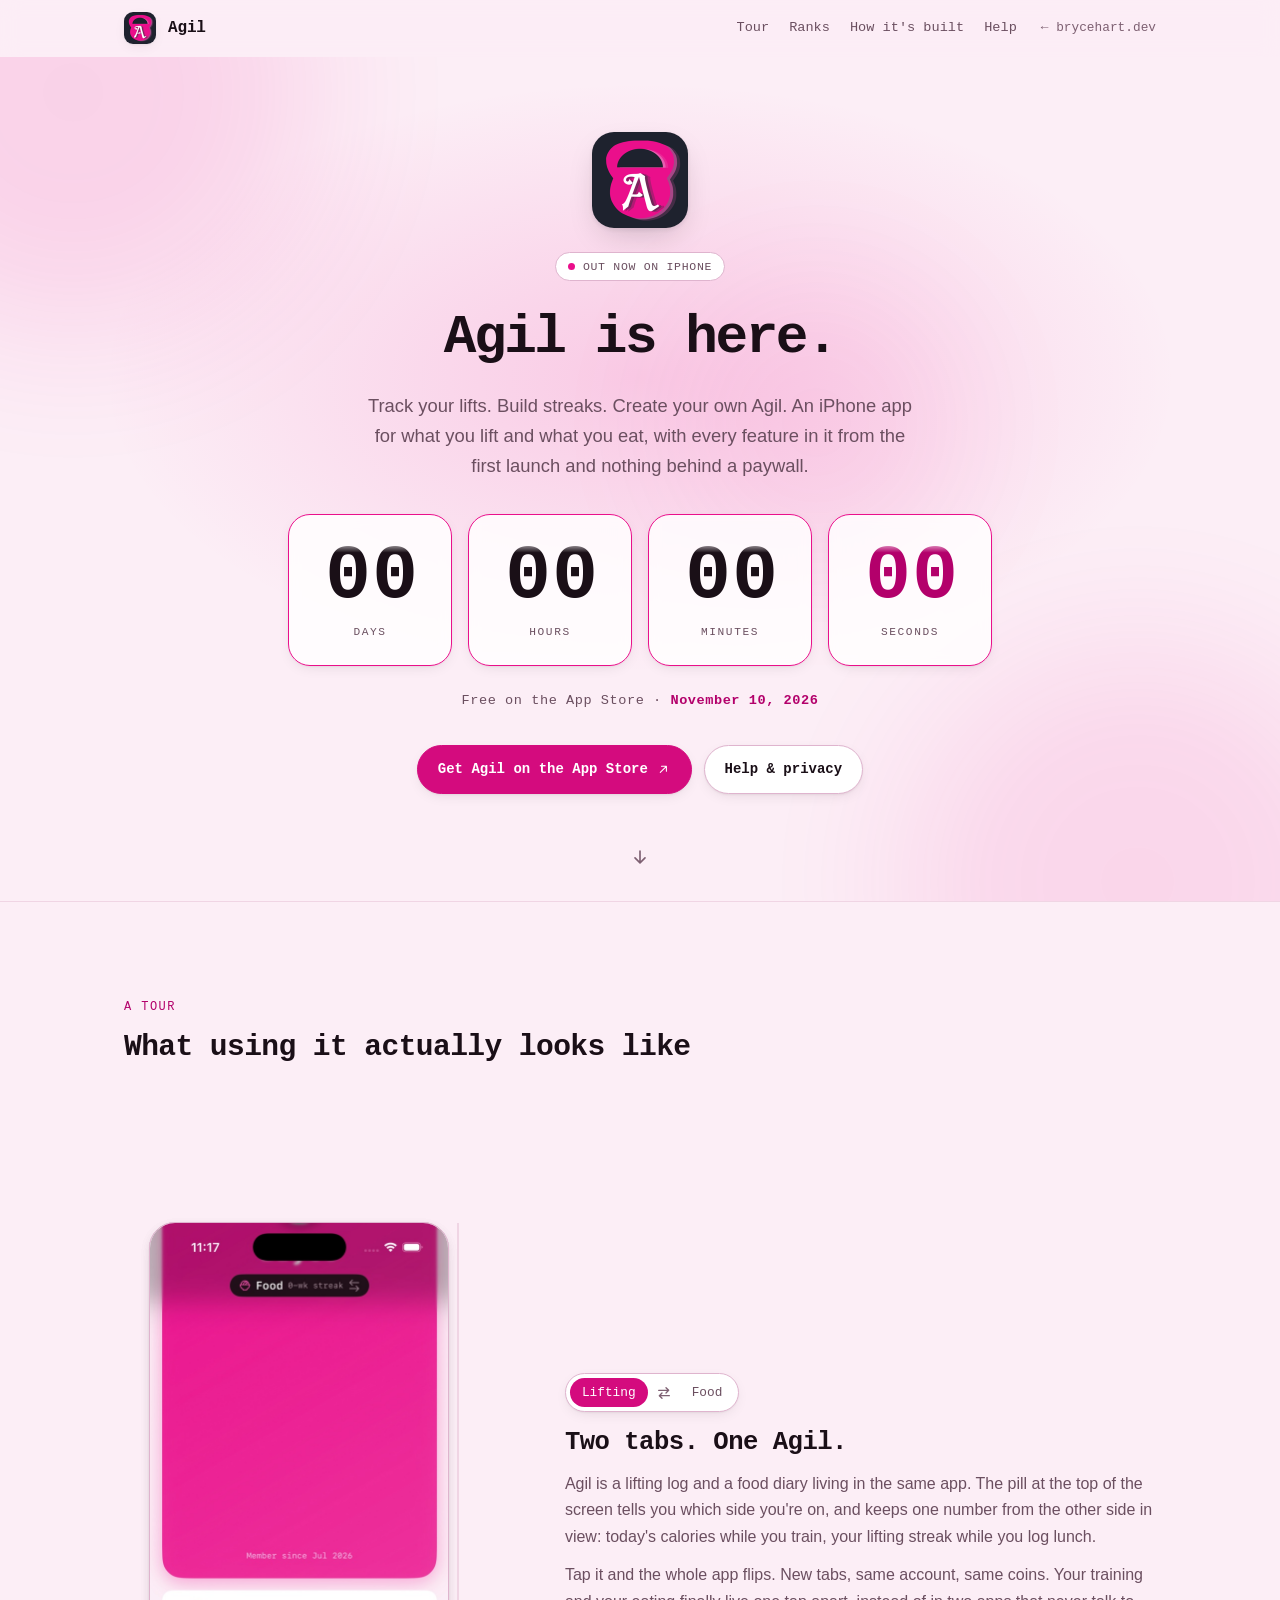
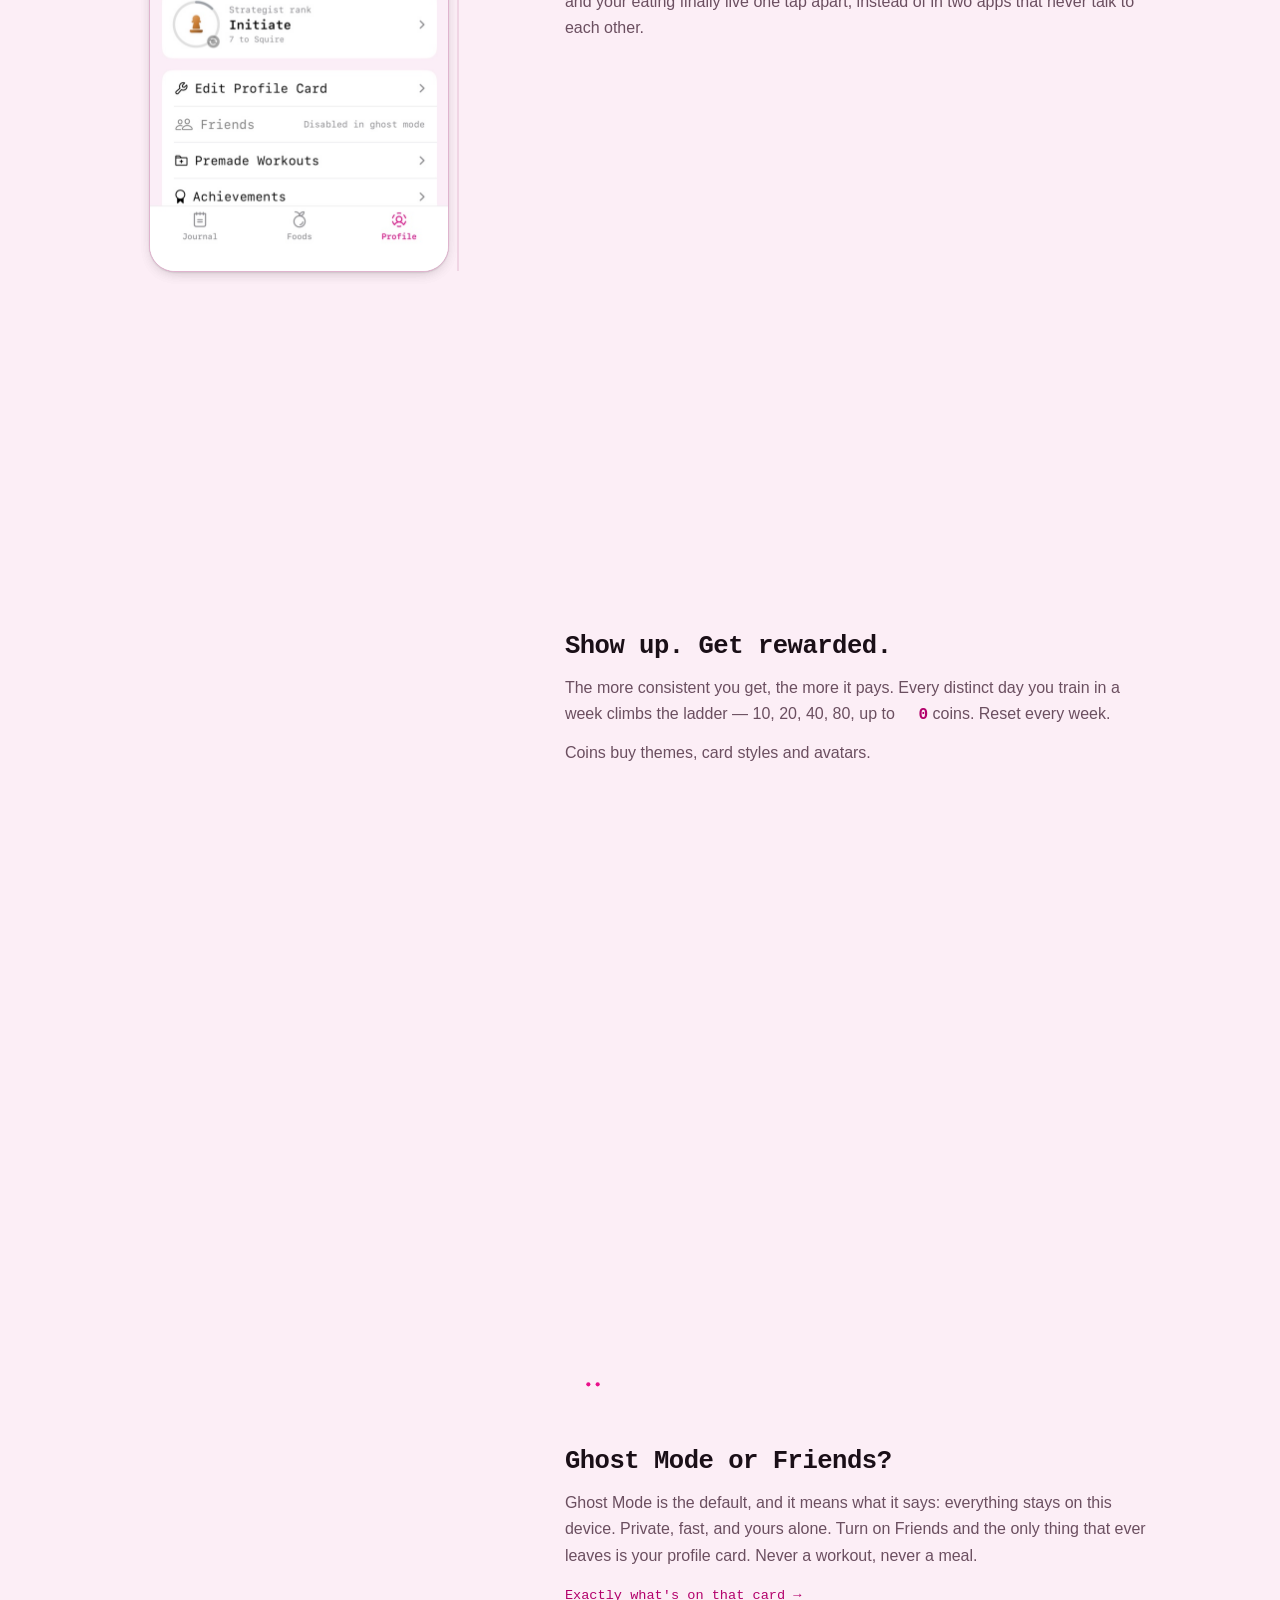
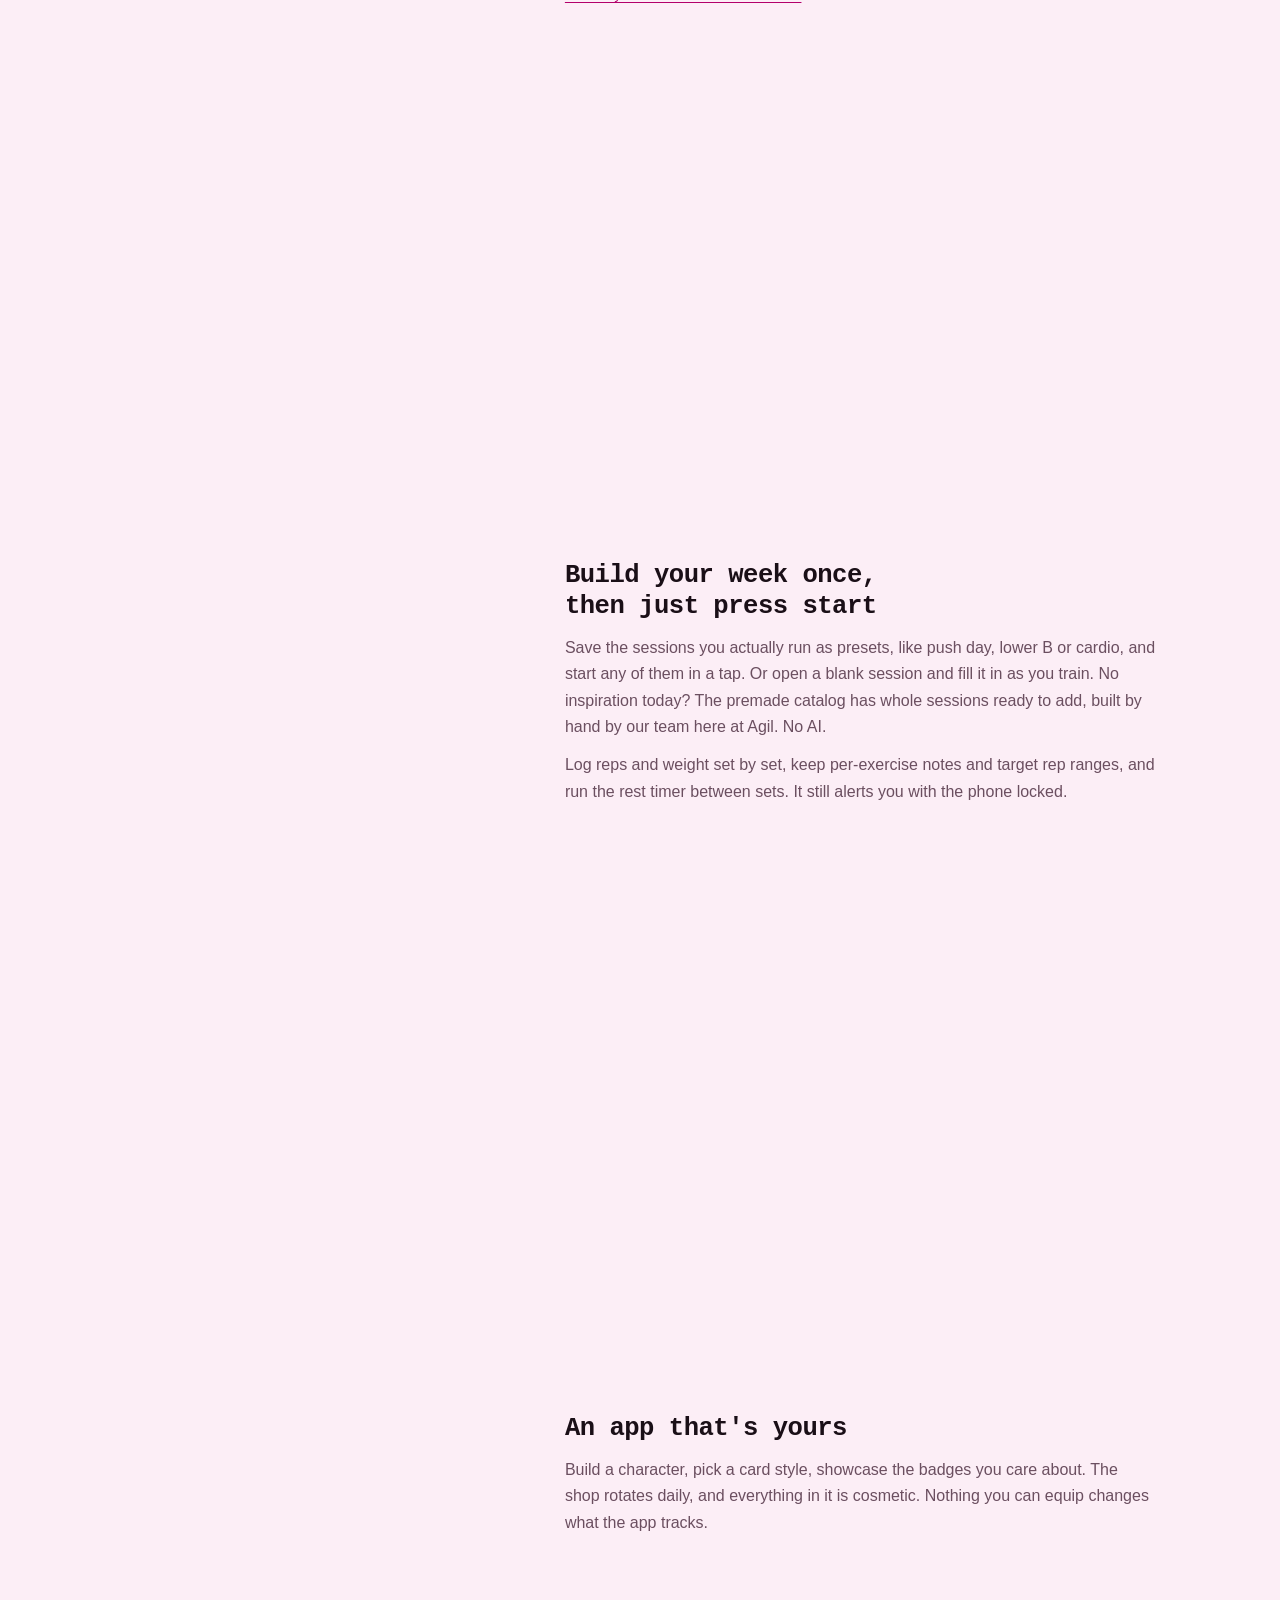
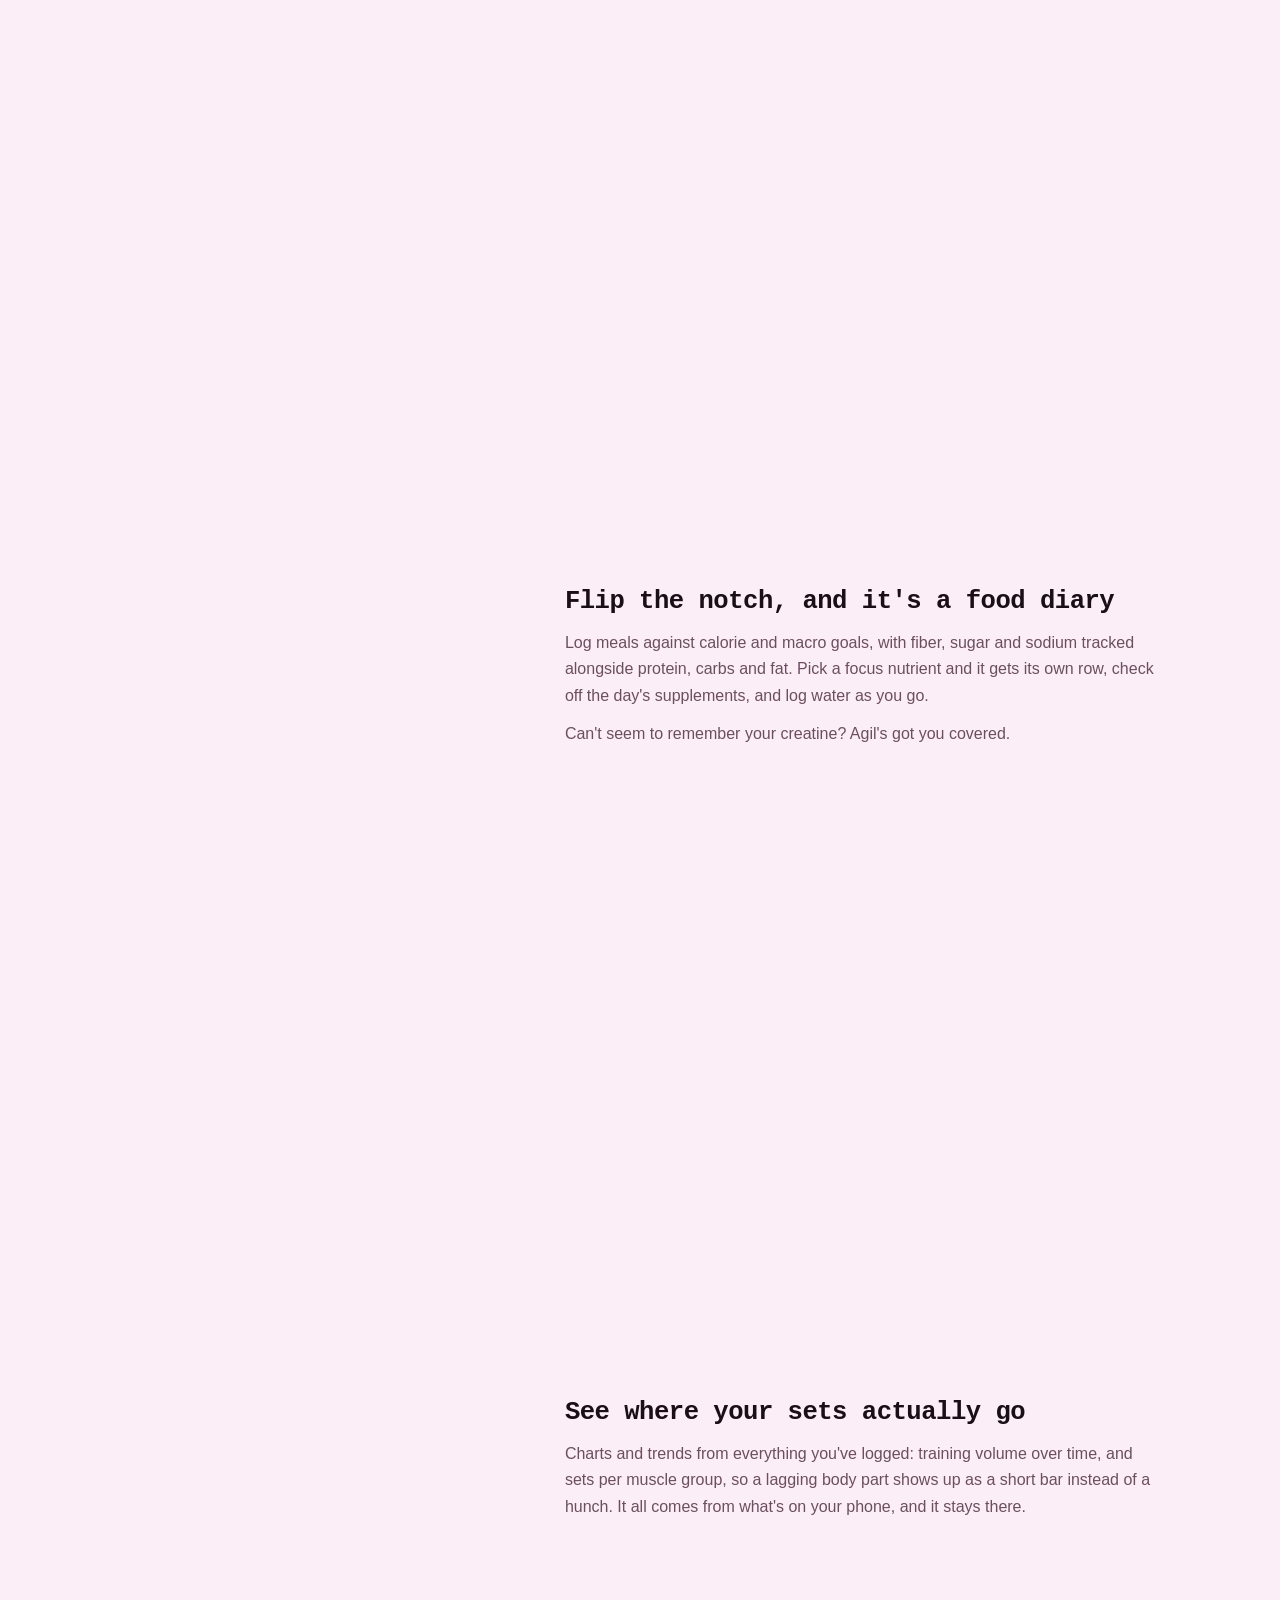
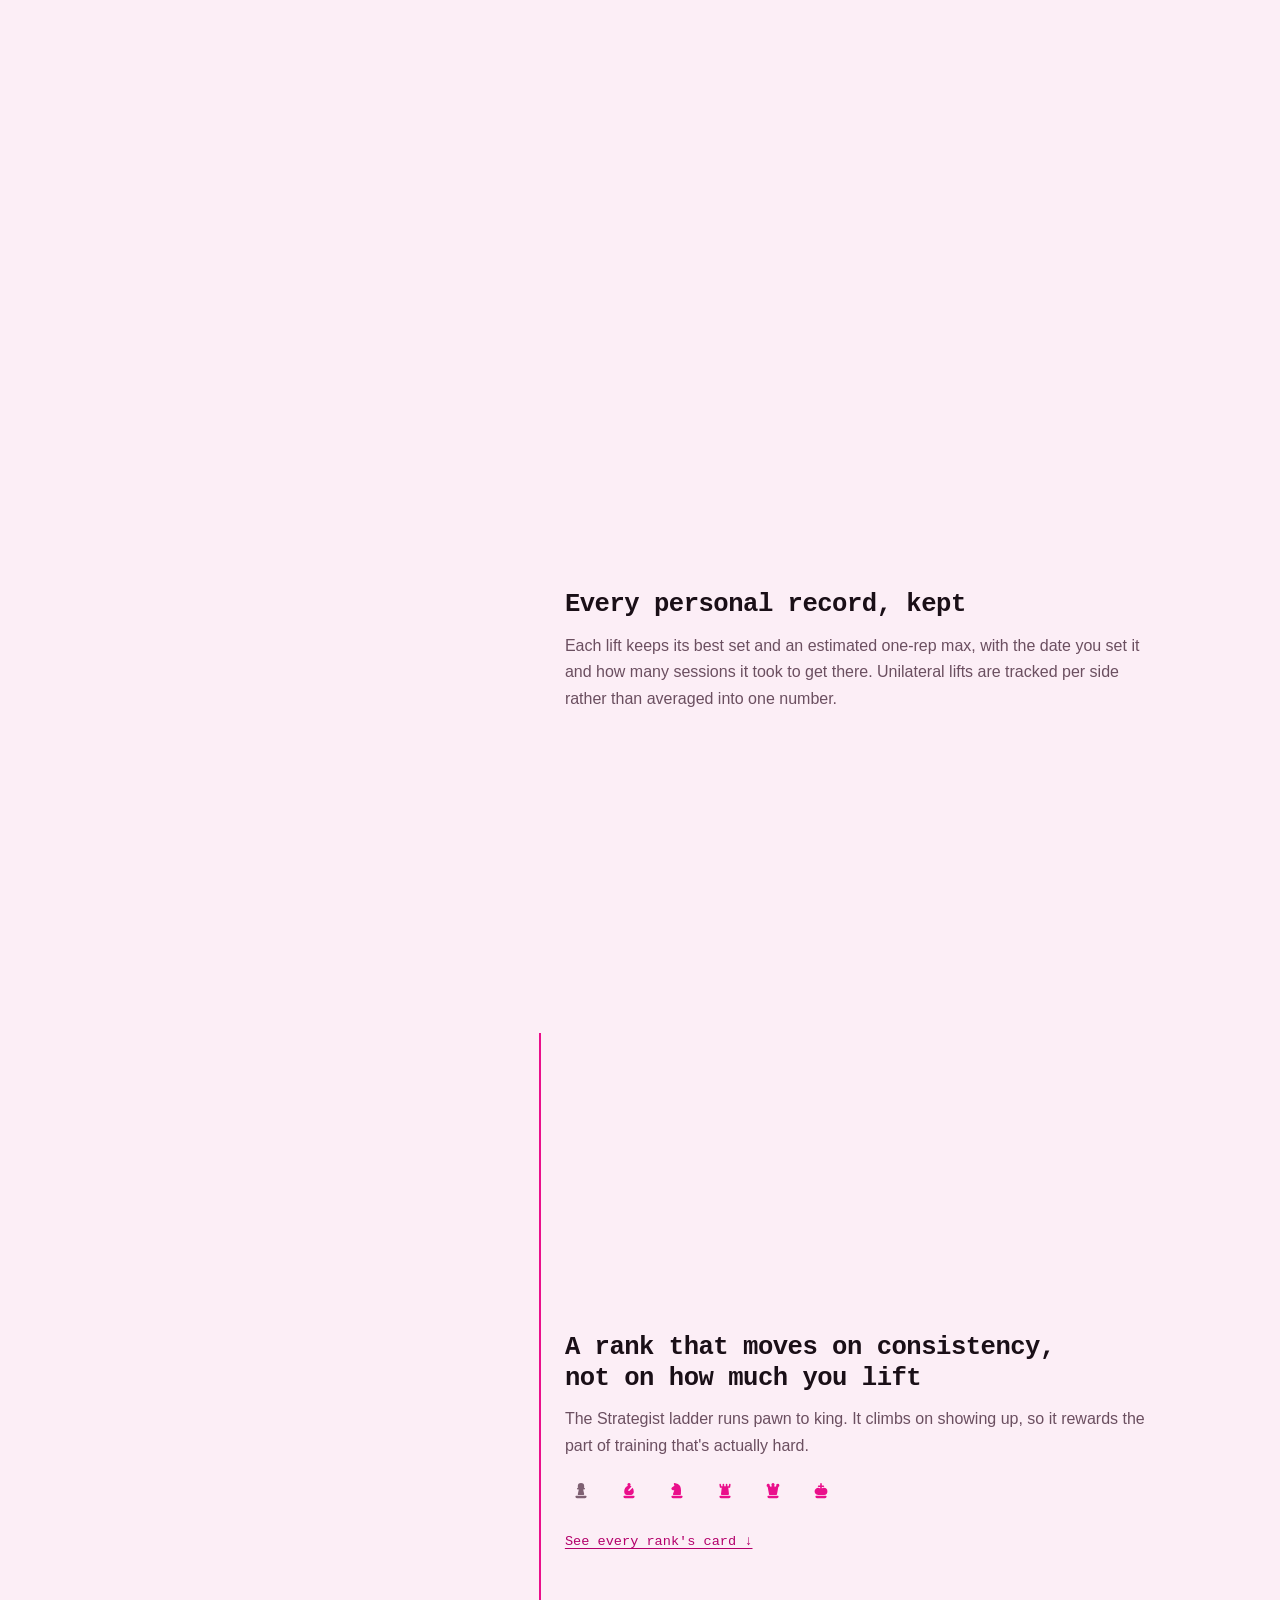
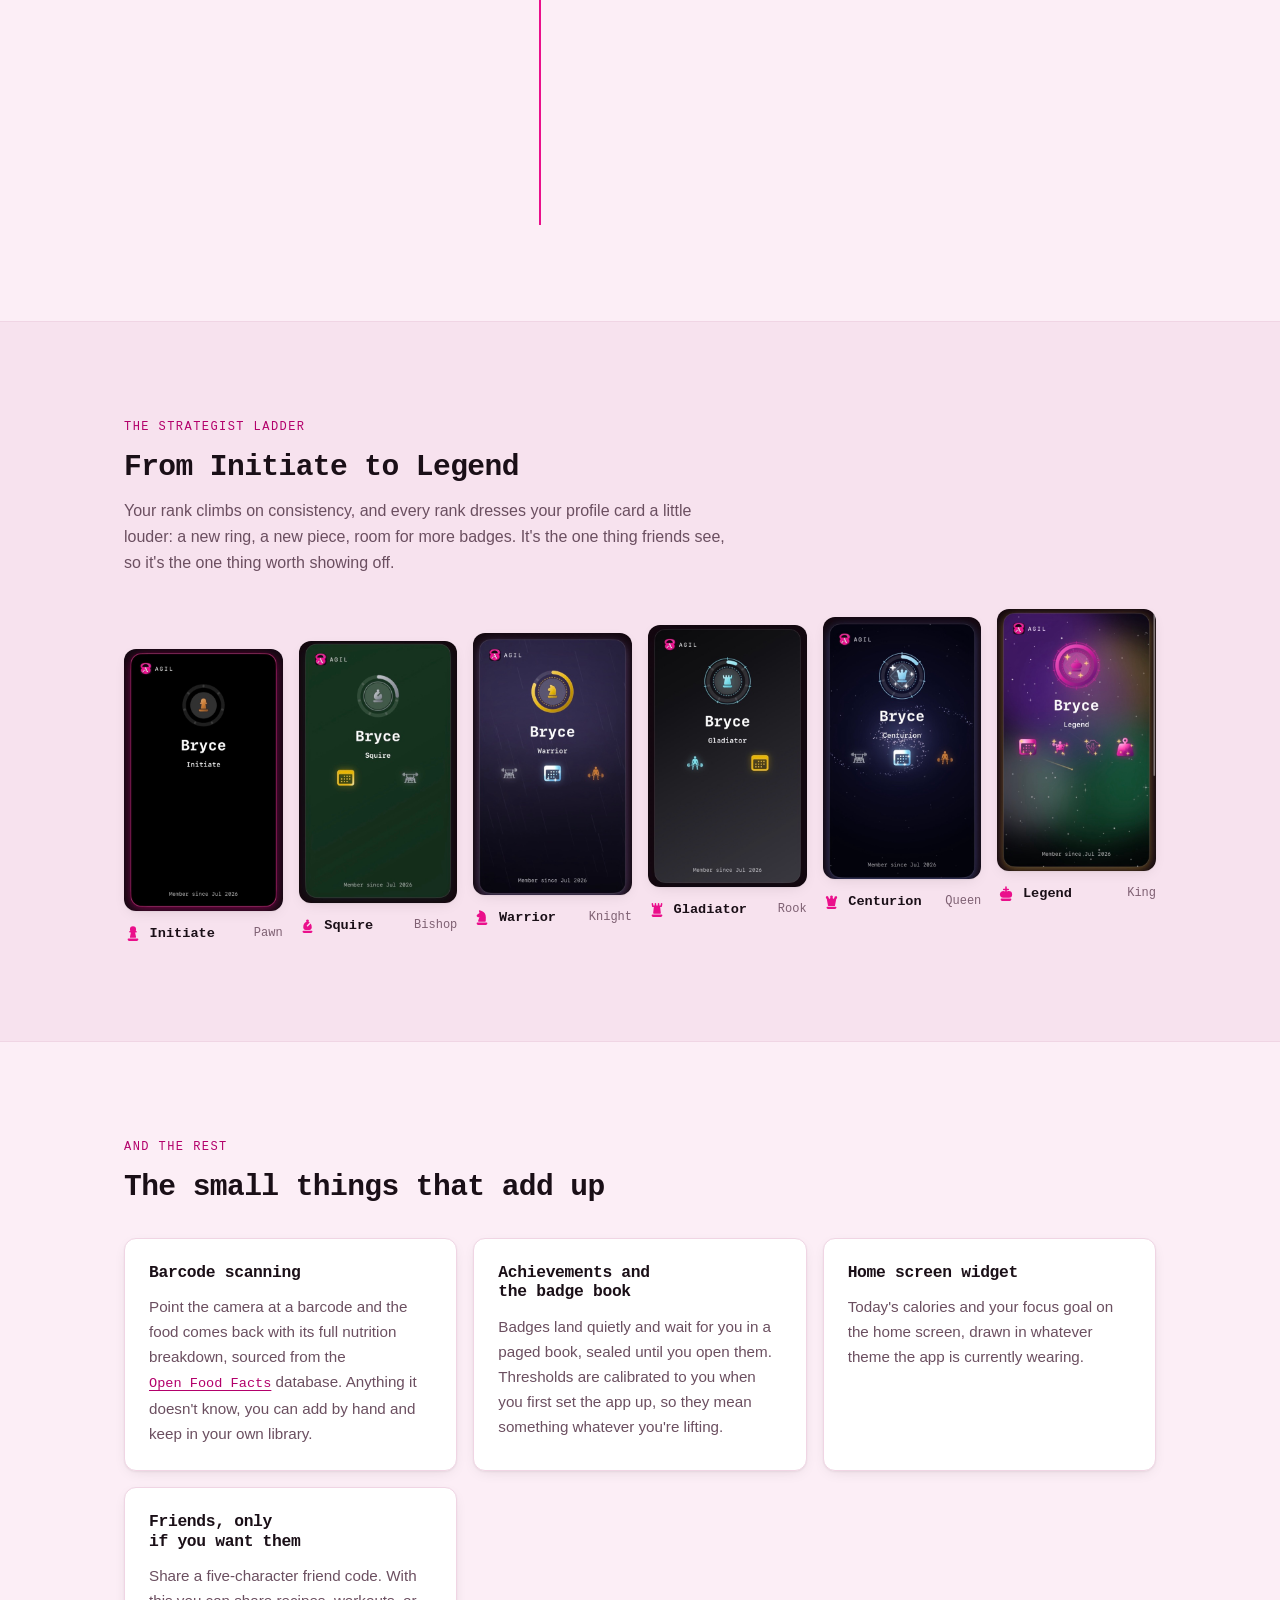
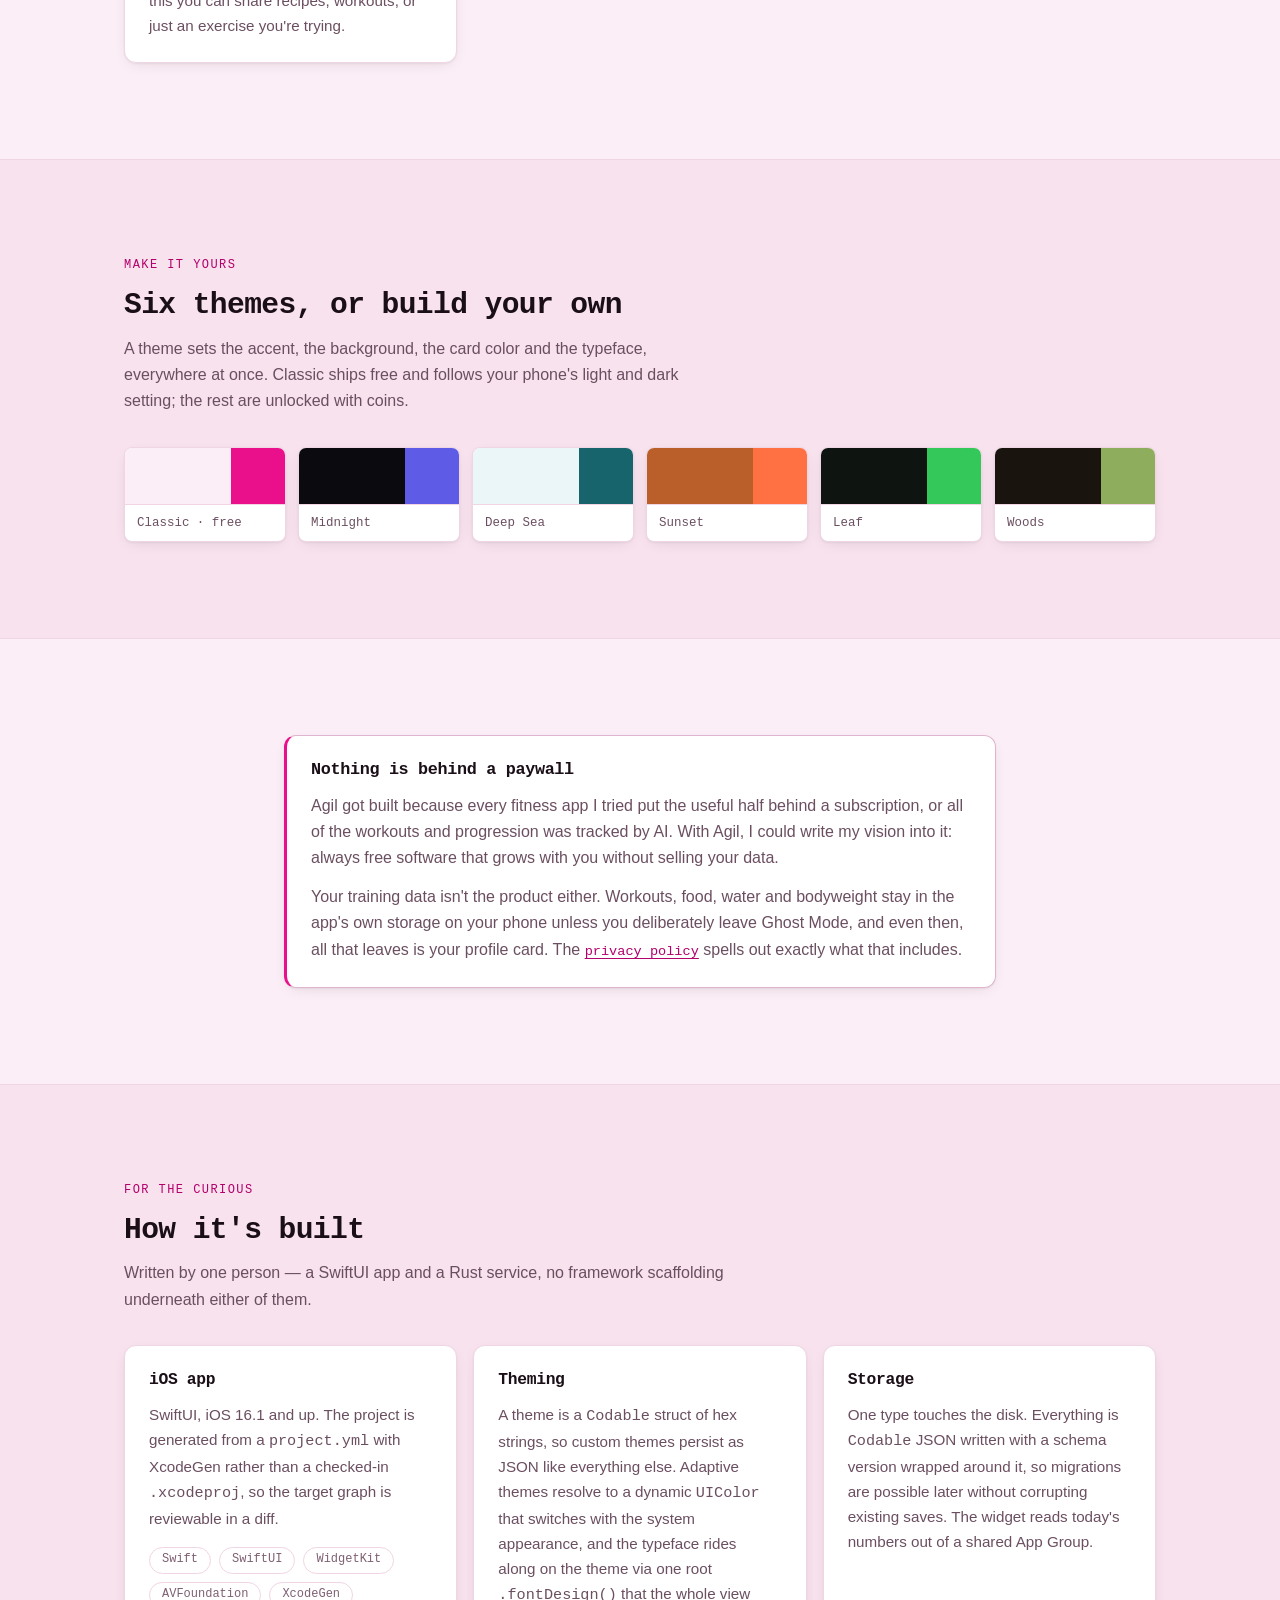
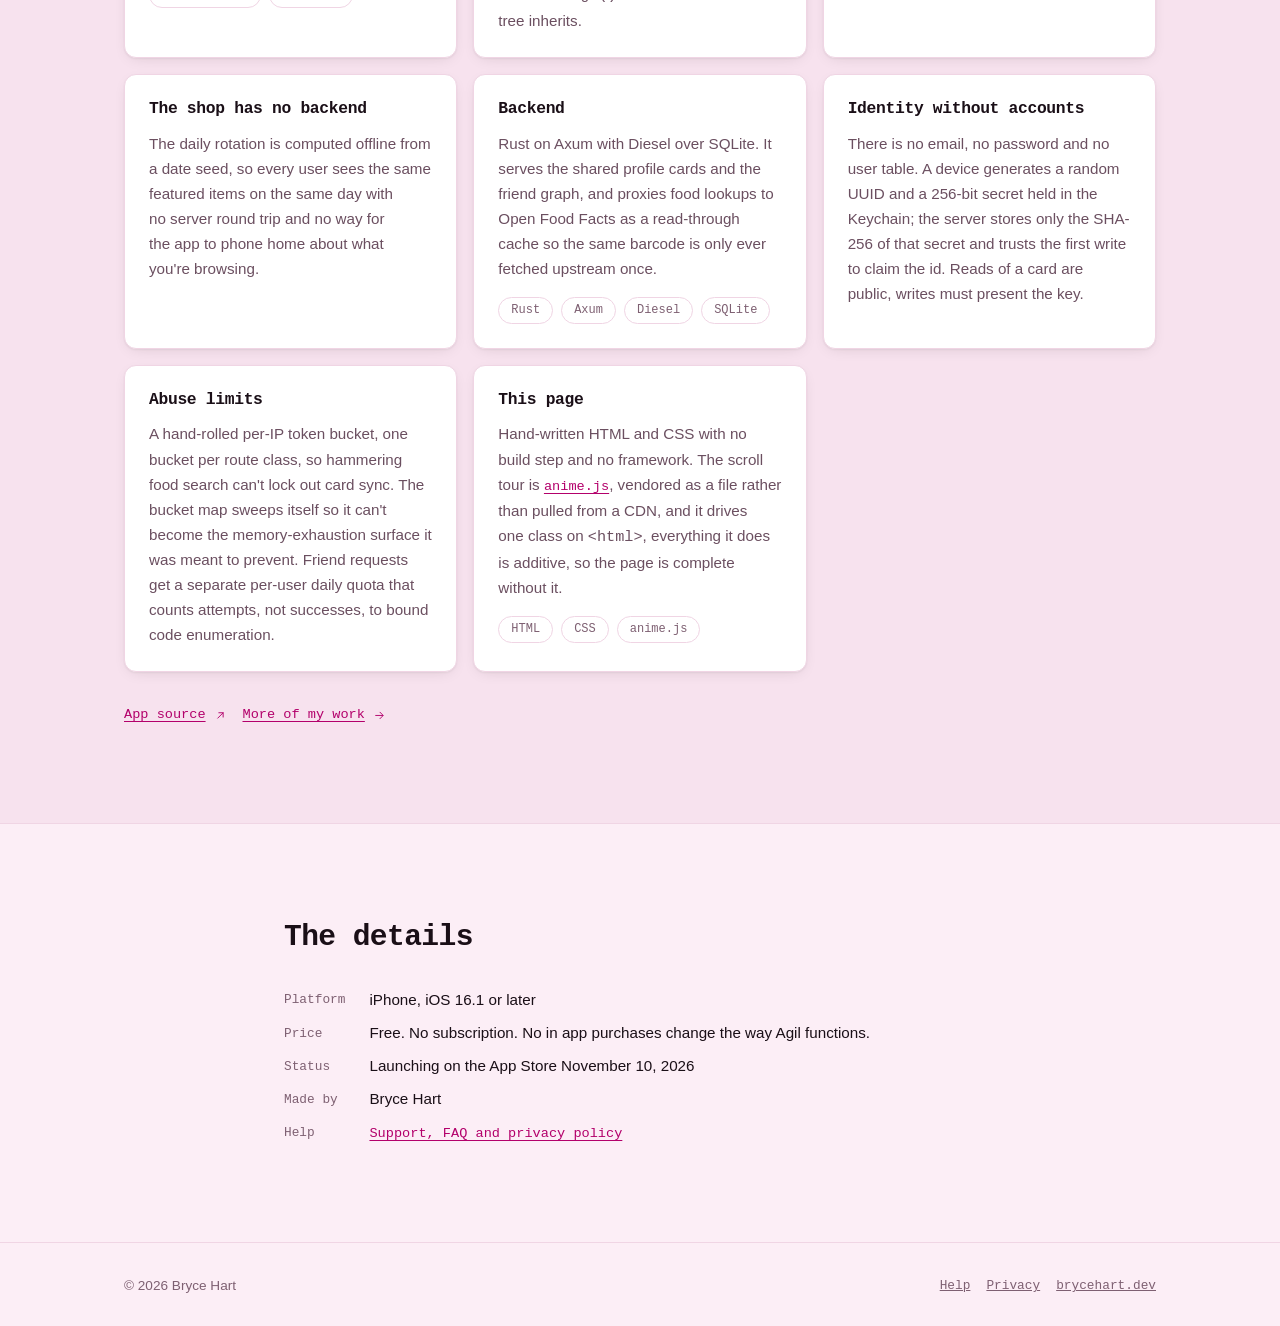
==== commit b6bac8f8: "changed release date" ====
--- a/agil/index.html
+++ b/agil/index.html
@@ -13,7 +13,7 @@
 
 <meta property="og:type" content="website">
 <meta property="og:title" content="Agil: a gym and nutrition tracker with no features behind a paywall">
-<meta property="og:description" content="Track lifts and food on your iPhone. No subscription. Launching October 15, 2026.">
+<meta property="og:description" content="Track lifts and food on your iPhone. No subscription. Launching November 10, 2026.">
 <meta property="og:url" content="https://brycehart.dev/agil/">
 <!-- TODO: add assets/agil/og-image.png (1200x630) and uncomment for link previews. -->
 <!-- <meta property="og:image" content="https://brycehart.dev/assets/agil/og-image.png"> -->
@@ -61,7 +61,7 @@
   <!-- The launch hero. agil-countdown.js reads data-launch and does everything
        else; with JS off the countdown stays hidden (CSS gates it on
        .js-countdown) and the written date below is what visitors get. -->
-  <section class="hero launch" id="top" data-launch="2026-10-15T00:00:00-04:00" aria-labelledby="launch-title">
+  <section class="hero launch" id="top" data-launch="2026-11-10T00:00:00-05:00" aria-labelledby="launch-title">
     <div class="launch__orbs" aria-hidden="true">
       <span class="launch__orb"></span>
       <span class="launch__orb"></span>
@@ -75,7 +75,7 @@
 
       <p class="pill" data-intro>
         <span class="pill__dot" aria-hidden="true"></span>
-        <span data-launch-pill data-launched-text="Out now on iPhone">Launching October 15</span>
+        <span data-launch-pill data-launched-text="Out now on iPhone">Launching November 10</span>
       </p>
 
       <h1 class="hero__title launch__title" id="launch-title" data-intro data-launched-text="Agil is here.">
@@ -114,7 +114,7 @@
 
       <p class="launch__date" id="launch-date" data-intro>
         Free on the App Store &middot;
-        <time datetime="2026-10-15T00:00-04:00">October 15, 2026</time>
+        <time datetime="2026-11-10T00:00-05:00">November 10, 2026</time>
       </p>
 
       <div class="hero__actions launch__actions" data-intro>
@@ -766,7 +766,7 @@
 
         <dt>Status</dt>
         <!-- TODO: update when it ships, and put the real version here. -->
-        <dd>Launching on the App Store October 15, 2026</dd>
+        <dd>Launching on the App Store November 10, 2026</dd>
 
         <dt>Made by</dt>
         <dd>Bryce Hart</dd>
